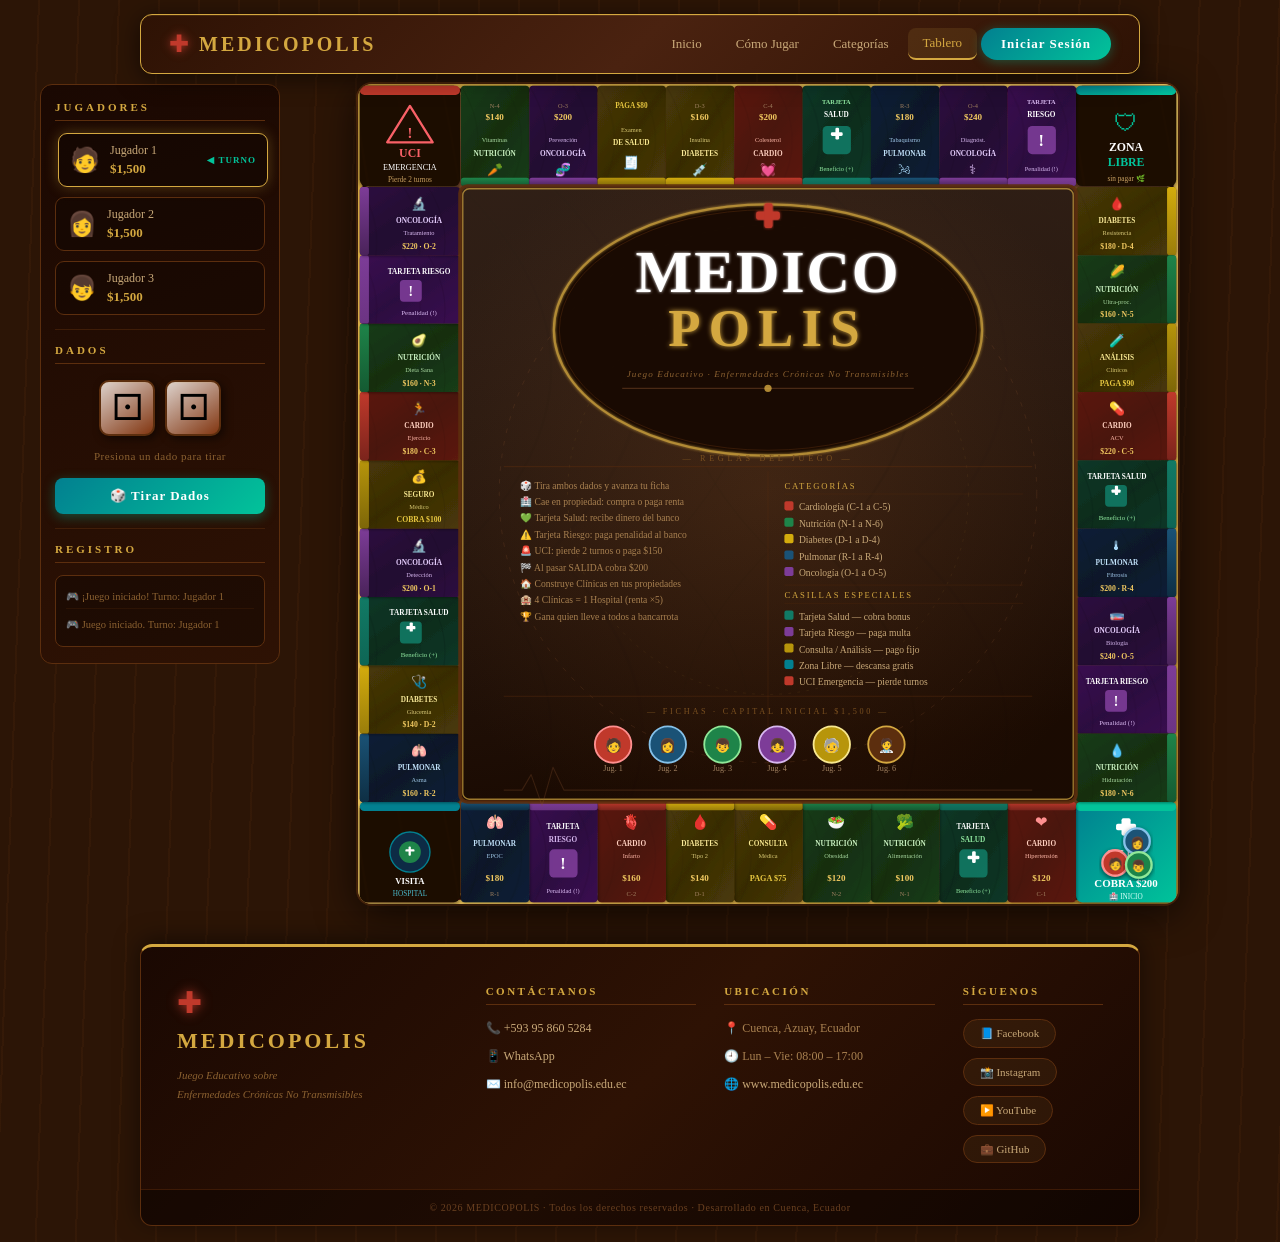
==== tablero.html @ ad144188 "Agrego pagina web terminada" ====
<!DOCTYPE html>
<html lang="es">
<head>
  <meta charset="UTF-8">
  <meta name="viewport" content="width=device-width, initial-scale=1.0">
  <title>MEDICOPOLIS — Tablero</title>
  <link rel="stylesheet" href="shared.css">
  <link rel="stylesheet" href="tablero.css">
</head>
<body>

<!-- NAVBAR -->
<nav class="navbar">
  <a href="index.html" class="nav-brand">
    <span class="nav-cross">✚</span>
    <span class="nav-title">MEDICOPOLIS</span>
  </a>
  <ul class="nav-links" id="navLinks">
    <li><a href="index.html">Inicio</a></li>
    <li><a href="comojugar.html">Cómo Jugar</a></li>
    <li><a href="categorias.html">Categorías</a></li>
    <li><a href="tablero.html" class="active">Tablero</a></li>
    <li><a href="login.html" class="nav-btn-login">Iniciar Sesión</a></li>
  </ul>
  <button class="nav-hamburger" onclick="document.getElementById('navLinks').classList.toggle('open')">☰</button>
</nav>

<!-- GAME LAYOUT -->
<div class="game-layout">

  <!-- PANEL IZQUIERDO: jugadores y turno -->
  <aside class="side-panel left-panel">
    <h3 class="panel-title">Jugadores</h3>

    <div class="player-card" id="p0card">
      <div class="player-token" id="p0token">🧑</div>
      <div class="player-info">
        <span class="player-name">Jugador 1</span>
        <span class="player-money" id="p0money">$1,500</span>
      </div>
      <div class="turn-indicator" id="p0turn">◀ TURNO</div>
    </div>

    <div class="player-card" id="p1card">
      <div class="player-token" id="p1token">👩</div>
      <div class="player-info">
        <span class="player-name">Jugador 2</span>
        <span class="player-money" id="p1money">$1,500</span>
      </div>
      <div class="turn-indicator hidden" id="p1turn">◀ TURNO</div>
    </div>

    <div class="player-card" id="p2card">
      <div class="player-token" id="p2token">👦</div>
      <div class="player-info">
        <span class="player-name">Jugador 3</span>
        <span class="player-money" id="p2money">$1,500</span>
      </div>
      <div class="turn-indicator hidden" id="p2turn">◀ TURNO</div>
    </div>

    <div class="panel-sep"></div>

    <!-- DADOS -->
    <h3 class="panel-title">Dados</h3>
    <div class="dice-area">
      <button class="die-btn" id="die1" onclick="rollDice()">⚀</button>
      <button class="die-btn" id="die2" onclick="rollDice()">⚀</button>
    </div>
    <div class="dice-result" id="diceResult">Presiona un dado para tirar</div>
    <button class="roll-btn" id="rollBtn" onclick="rollDice()">🎲 Tirar Dados</button>

    <div class="panel-sep"></div>

    <!-- LOG -->
    <h3 class="panel-title">Registro</h3>
    <div class="game-log" id="gameLog">
      <p class="log-entry">🎮 Juego iniciado. Turno: Jugador 1</p>
    </div>
  </aside>

  <!-- TABLERO SVG -->
  <main class="board-area">
    <div class="board-wrap">
      <svg id="boardSvg" viewBox="0 0 900 900" xmlns="http://www.w3.org/2000/svg">
      <defs>
        <linearGradient id="woodMain" x1="0%" y1="0%" x2="0%" y2="100%">
          <stop offset="0%"   stop-color="#7A4520"/>
          <stop offset="6%"   stop-color="#8C5528"/>
          <stop offset="12%"  stop-color="#6B3A18"/>
          <stop offset="18%"  stop-color="#9A6030"/>
          <stop offset="24%"  stop-color="#7A4520"/>
          <stop offset="30%"  stop-color="#6B3A18"/>
          <stop offset="36%"  stop-color="#8C5528"/>
          <stop offset="42%"  stop-color="#5C3010"/>
          <stop offset="48%"  stop-color="#9A6030"/>
          <stop offset="54%"  stop-color="#7A4520"/>
          <stop offset="60%"  stop-color="#6B3A18"/>
          <stop offset="66%"  stop-color="#8C5528"/>
          <stop offset="72%"  stop-color="#9A6030"/>
          <stop offset="78%"  stop-color="#7A4520"/>
          <stop offset="84%"  stop-color="#5C3010"/>
          <stop offset="90%"  stop-color="#8C5528"/>
          <stop offset="100%" stop-color="#6B3A18"/>
        </linearGradient>
        <pattern id="grainPat" width="300" height="900" patternUnits="userSpaceOnUse">
          <path d="M-10 0 Q80 450 -10 900"  stroke="#3D1A06" stroke-width="2.5" fill="none" opacity="0.22"/>
          <path d="M40 0 Q130 450 40 900"   stroke="#2E1204" stroke-width="3"   fill="none" opacity="0.15"/>
          <path d="M90 0 Q180 450 90 900"   stroke="#3D1A06" stroke-width="1.8" fill="none" opacity="0.2"/>
          <path d="M140 0 Q230 450 140 900" stroke="#2E1204" stroke-width="2.2" fill="none" opacity="0.16"/>
          <path d="M200 0 Q290 450 200 900" stroke="#3D1A06" stroke-width="1.5" fill="none" opacity="0.2"/>
          <path d="M260 0 Q350 450 260 900" stroke="#2E1204" stroke-width="1.1" fill="none" opacity="0.19"/>
        </pattern>
        <radialGradient id="woodKnot1" cx="50%" cy="50%" r="50%">
          <stop offset="0%"   stop-color="#2E1204" stop-opacity="0.5"/>
          <stop offset="40%"  stop-color="#5C2E0E" stop-opacity="0.25"/>
          <stop offset="100%" stop-color="#7A4520" stop-opacity="0"/>
        </radialGradient>
        <linearGradient id="varnish" x1="0%" y1="0%" x2="15%" y2="100%">
          <stop offset="0%"   stop-color="#FFFFFF" stop-opacity="0.08"/>
          <stop offset="100%" stop-color="#000000" stop-opacity="0.12"/>
        </linearGradient>
        <linearGradient id="goldBorder" x1="0%" y1="0%" x2="100%" y2="100%">
          <stop offset="0%"   stop-color="#D4A840"/>
          <stop offset="50%"  stop-color="#F0C860"/>
          <stop offset="100%" stop-color="#B88828"/>
        </linearGradient>
        <linearGradient id="wCardio" x1="0%" y1="0%" x2="100%" y2="100%">
          <stop offset="0%" stop-color="#5C1A10"/><stop offset="50%" stop-color="#4A1208"/><stop offset="100%" stop-color="#5C1A10"/>
        </linearGradient>
        <pattern id="grainCardio" width="75" height="120" patternUnits="userSpaceOnUse">
          <path d="M0 0 Q37 60 0 120"  stroke="#3A0E08" stroke-width="1.5" fill="none" opacity="0.3"/>
          <path d="M45 0 Q82 60 45 120" stroke="#3A0E08" stroke-width="2" fill="none" opacity="0.22"/>
        </pattern>
        <linearGradient id="wNutri" x1="0%" y1="0%" x2="100%" y2="100%">
          <stop offset="0%" stop-color="#1A3D18"/><stop offset="50%" stop-color="#142E10"/><stop offset="100%" stop-color="#1A3D18"/>
        </linearGradient>
        <pattern id="grainNutri" width="75" height="120" patternUnits="userSpaceOnUse">
          <path d="M0 0 Q37 60 0 120"  stroke="#0E2008" stroke-width="1.5" fill="none" opacity="0.3"/>
          <path d="M48 0 Q85 60 48 120" stroke="#0E2008" stroke-width="2" fill="none" opacity="0.22"/>
        </pattern>
        <linearGradient id="wDiab" x1="0%" y1="0%" x2="100%" y2="100%">
          <stop offset="0%" stop-color="#4A3A08"/><stop offset="50%" stop-color="#382C04"/><stop offset="100%" stop-color="#4A3A08"/>
        </linearGradient>
        <pattern id="grainDiab" width="75" height="120" patternUnits="userSpaceOnUse">
          <path d="M0 0 Q37 60 0 120"  stroke="#2A1E02" stroke-width="1.5" fill="none" opacity="0.3"/>
          <path d="M45 0 Q82 60 45 120" stroke="#2A1E02" stroke-width="2" fill="none" opacity="0.22"/>
        </pattern>
        <linearGradient id="wResp" x1="0%" y1="0%" x2="100%" y2="100%">
          <stop offset="0%" stop-color="#0E2038"/><stop offset="50%" stop-color="#081828"/><stop offset="100%" stop-color="#0E2038"/>
        </linearGradient>
        <pattern id="grainResp" width="75" height="120" patternUnits="userSpaceOnUse">
          <path d="M0 0 Q37 60 0 120"  stroke="#061018" stroke-width="1.5" fill="none" opacity="0.35"/>
          <path d="M48 0 Q85 60 48 120" stroke="#061018" stroke-width="2" fill="none" opacity="0.25"/>
        </pattern>
        <linearGradient id="wOnco" x1="0%" y1="0%" x2="100%" y2="100%">
          <stop offset="0%" stop-color="#2E1040"/><stop offset="50%" stop-color="#220830"/><stop offset="100%" stop-color="#2E1040"/>
        </linearGradient>
        <pattern id="grainOnco" width="75" height="120" patternUnits="userSpaceOnUse">
          <path d="M0 0 Q37 60 0 120"  stroke="#180620" stroke-width="1.5" fill="none" opacity="0.35"/>
          <path d="M48 0 Q85 60 48 120" stroke="#180620" stroke-width="2" fill="none" opacity="0.25"/>
        </pattern>
        <linearGradient id="wSalud" x1="0%" y1="0%" x2="100%" y2="100%">
          <stop offset="0%" stop-color="#0C3828"/><stop offset="50%" stop-color="#082C1C"/><stop offset="100%" stop-color="#0C3828"/>
        </linearGradient>
        <pattern id="grainSalud" width="75" height="120" patternUnits="userSpaceOnUse">
          <path d="M0 0 Q37 60 0 120"  stroke="#041810" stroke-width="1.5" fill="none" opacity="0.35"/>
          <path d="M48 0 Q85 60 48 120" stroke="#041810" stroke-width="2" fill="none" opacity="0.25"/>
        </pattern>
        <linearGradient id="wRiesgo" x1="0%" y1="0%" x2="100%" y2="100%">
          <stop offset="0%" stop-color="#3A1050"/><stop offset="50%" stop-color="#2C0840"/><stop offset="100%" stop-color="#3A1050"/>
        </linearGradient>
        <pattern id="grainRiesgo" width="75" height="120" patternUnits="userSpaceOnUse">
          <path d="M0 0 Q37 60 0 120"  stroke="#1E0428" stroke-width="1.5" fill="none" opacity="0.35"/>
          <path d="M48 0 Q85 60 48 120" stroke="#1E0428" stroke-width="2" fill="none" opacity="0.25"/>
        </pattern>
        <linearGradient id="wPago" x1="0%" y1="0%" x2="100%" y2="100%">
          <stop offset="0%" stop-color="#4A3808"/><stop offset="50%" stop-color="#382C04"/><stop offset="100%" stop-color="#4A3808"/>
        </linearGradient>
        <pattern id="grainPago" width="75" height="120" patternUnits="userSpaceOnUse">
          <path d="M0 0 Q37 60 0 120"  stroke="#281E02" stroke-width="1.5" fill="none" opacity="0.3"/>
          <path d="M45 0 Q82 60 45 120" stroke="#281E02" stroke-width="2" fill="none" opacity="0.22"/>
        </pattern>
        <radialGradient id="centerWood" cx="50%" cy="50%" r="60%">
          <stop offset="0%"   stop-color="#3A1C08"/>
          <stop offset="100%" stop-color="#1E0C02"/>
        </radialGradient>
        <pattern id="grainCenter" width="400" height="400" patternUnits="userSpaceOnUse" x="112" y="112">
          <path d="M0 0 Q200 200 0 400"    stroke="#1A0A02" stroke-width="3"   fill="none" opacity="0.2"/>
          <path d="M100 0 Q300 200 100 400" stroke="#1A0A02" stroke-width="4"  fill="none" opacity="0.12"/>
          <path d="M220 0 Q420 200 220 400" stroke="#1A0A02" stroke-width="1.5" fill="none" opacity="0.16"/>
          <path d="M340 0 Q140 200 340 400" stroke="#1A0A02" stroke-width="1.8" fill="none" opacity="0.15"/>
        </pattern>
        <linearGradient id="gCardio" x1="0%" y1="0%" x2="0%" y2="100%">
          <stop offset="0%" stop-color="#C0392B"/><stop offset="100%" stop-color="#7B241C"/>
        </linearGradient>
        <linearGradient id="gNutri" x1="0%" y1="0%" x2="0%" y2="100%">
          <stop offset="0%" stop-color="#1E8449"/><stop offset="100%" stop-color="#145A32"/>
        </linearGradient>
        <linearGradient id="gDiab" x1="0%" y1="0%" x2="0%" y2="100%">
          <stop offset="0%" stop-color="#D4AC0D"/><stop offset="100%" stop-color="#9A7D0A"/>
        </linearGradient>
        <linearGradient id="gResp" x1="0%" y1="0%" x2="0%" y2="100%">
          <stop offset="0%" stop-color="#1A5276"/><stop offset="100%" stop-color="#0E2F44"/>
        </linearGradient>
        <linearGradient id="gOnco" x1="0%" y1="0%" x2="0%" y2="100%">
          <stop offset="0%" stop-color="#7D3C98"/><stop offset="100%" stop-color="#4A235A"/>
        </linearGradient>
        <linearGradient id="gSalud" x1="0%" y1="0%" x2="0%" y2="100%">
          <stop offset="0%" stop-color="#117A65"/><stop offset="100%" stop-color="#0E6655"/>
        </linearGradient>
        <linearGradient id="gRiesgo" x1="0%" y1="0%" x2="0%" y2="100%">
          <stop offset="0%" stop-color="#7D3C98"/><stop offset="100%" stop-color="#6C3483"/>
        </linearGradient>
        <linearGradient id="gPago" x1="0%" y1="0%" x2="0%" y2="100%">
          <stop offset="0%" stop-color="#B7950B"/><stop offset="100%" stop-color="#7D6608"/>
        </linearGradient>
        <linearGradient id="cornerTeal" x1="0%" y1="0%" x2="100%" y2="100%">
          <stop offset="0%" stop-color="#028090"/><stop offset="100%" stop-color="#02C39A"/>
        </linearGradient>
        <filter id="shadow">
          <feDropShadow dx="0" dy="2" stdDeviation="3" flood-color="#000" flood-opacity="0.6"/>
        </filter>
        <filter id="innerShadow">
          <feDropShadow dx="1" dy="1" stdDeviation="2" flood-color="#000" flood-opacity="0.4"/>
        </filter>
        <filter id="glow2" x="-10%" y="-10%" width="120%" height="120%">
          <feGaussianBlur stdDeviation="1.5" result="blur"/>
          <feMerge><feMergeNode in="blur"/><feMergeNode in="SourceGraphic"/></feMerge>
        </filter>
        <filter id="glow" x="-20%" y="-20%" width="140%" height="140%">
          <feGaussianBlur stdDeviation="3" result="blur"/>
          <feMerge><feMergeNode in="blur"/><feMergeNode in="SourceGraphic"/></feMerge>
        </filter>
      </defs>

      <!-- FONDO MADERA -->
      <rect width="900" height="900" fill="url(#woodMain)" rx="14"/>
      <rect width="900" height="900" fill="url(#grainPat)" rx="14" opacity="0.85"/>
      <rect width="900" height="900" fill="url(#varnish)"  rx="14"/>
      <ellipse cx="200" cy="180" rx="55" ry="35" fill="url(#woodKnot1)" opacity="0.6"/>
      <ellipse cx="700" cy="720" rx="65" ry="40" fill="url(#woodKnot1)" opacity="0.5"/>
      <rect x="2"  y="2"  width="896" height="896" fill="none" stroke="url(#goldBorder)" stroke-width="5"   rx="13"/>
      <rect x="7"  y="7"  width="886" height="886" fill="none" stroke="#2E1204"          stroke-width="3"   rx="10"/>
      <rect x="11" y="11" width="878" height="878" fill="none" stroke="#D4A840"          stroke-width="1.2" rx="8" opacity="0.7"/>
      <circle cx="22"  cy="22"  r="8" fill="#5C2E0E" stroke="#D4A840" stroke-width="1.5"/>
      <circle cx="22"  cy="22"  r="3" fill="#D4A840"/>
      <circle cx="878" cy="22"  r="8" fill="#5C2E0E" stroke="#D4A840" stroke-width="1.5"/>
      <circle cx="878" cy="22"  r="3" fill="#D4A840"/>
      <circle cx="22"  cy="878" r="8" fill="#5C2E0E" stroke="#D4A840" stroke-width="1.5"/>
      <circle cx="22"  cy="878" r="3" fill="#D4A840"/>
      <circle cx="878" cy="878" r="8" fill="#5C2E0E" stroke="#D4A840" stroke-width="1.5"/>
      <circle cx="878" cy="878" r="3" fill="#D4A840"/>

      <!-- CORNERS -->
      <g transform="translate(788,788)">
        <rect width="110" height="110" fill="url(#cornerTeal)" rx="7" filter="url(#shadow)"/>
        <rect x="0" y="0" width="110" height="10" fill="#02C39A" rx="5"/>
        <rect x="44" y="24" width="22" height="7" fill="white" rx="2"/>
        <rect x="50" y="18" width="10" height="19" fill="white" rx="2"/>
        <text x="55" y="60"  text-anchor="middle" fill="white"  font-size="11" font-family="Georgia" font-weight="bold">SALIDA</text>
        <text x="55" y="76"  text-anchor="middle" fill="#d0fff5" font-size="9"  font-family="Georgia">AL PASAR</text>
        <text x="55" y="93"  text-anchor="middle" fill="white"  font-size="12" font-family="Georgia" font-weight="bold">COBRA $200</text>
        <text x="55" y="107" text-anchor="middle" fill="#d0fff5" font-size="8"  font-family="Georgia">🏥 INICIO</text>
      </g>
      <g transform="translate(2,788)">
        <rect width="110" height="110" fill="#1A0A02" rx="7" filter="url(#shadow)"/>
        <rect width="110" height="110" fill="url(#grainPat)" rx="7" opacity="0.5"/>
        <rect x="0" y="0" width="110" height="10" fill="#028090" rx="5"/>
        <circle cx="55" cy="55" r="22" fill="#0D2B45" stroke="#028090" stroke-width="1.5"/>
        <circle cx="55" cy="55" r="12" fill="#1E8449"/>
        <rect x="50" y="52" width="10" height="2.5" fill="white" rx="1"/>
        <rect x="53.5" y="49" width="2.5" height="10" fill="white" rx="1"/>
        <text x="55" y="90"  text-anchor="middle" fill="white"   font-size="9.5" font-family="Georgia" font-weight="bold">VISITA</text>
        <text x="55" y="103" text-anchor="middle" fill="#4ab8c8"  font-size="8"   font-family="Georgia">HOSPITAL</text>
      </g>
      <g transform="translate(2,2)">
        <rect width="110" height="110" fill="#1A0A02" rx="7" filter="url(#shadow)"/>
        <rect width="110" height="110" fill="url(#grainPat)" rx="7" opacity="0.4"/>
        <rect x="0" y="0" width="110" height="10" fill="#C0392B" rx="5"/>
        <polygon points="55,22 80,62 30,62" fill="none" stroke="#F96167" stroke-width="2.5" stroke-linejoin="round"/>
        <text x="55" y="57"  text-anchor="middle" fill="#F96167" font-size="16" font-weight="bold">!</text>
        <text x="55" y="78"  text-anchor="middle" fill="#F96167" font-size="13" font-family="Georgia" font-weight="bold">UCI</text>
        <text x="55" y="92"  text-anchor="middle" fill="white"   font-size="9"  font-family="Georgia">EMERGENCIA</text>
        <text x="55" y="106" text-anchor="middle" fill="#C8A060"  font-size="8"  font-family="Georgia">Pierde 2 turnos</text>
      </g>
      <g transform="translate(788,2)">
        <rect width="110" height="110" fill="#1A0A02" rx="7" filter="url(#shadow)"/>
        <rect width="110" height="110" fill="url(#grainPat)" rx="7" opacity="0.4"/>
        <rect x="0" y="0" width="110" height="10" fill="url(#cornerTeal)" rx="5"/>
        <text x="55" y="50"  text-anchor="middle" fill="#02C39A" font-size="26">🛡</text>
        <text x="55" y="72"  text-anchor="middle" fill="white"   font-size="13" font-family="Georgia" font-weight="bold">ZONA</text>
        <text x="55" y="88"  text-anchor="middle" fill="#02C39A" font-size="13" font-family="Georgia" font-weight="bold">LIBRE</text>
        <text x="55" y="104" text-anchor="middle" fill="#C8A060"  font-size="8"  font-family="Georgia">sin pagar 🌿</text>
      </g>

      <!-- BOTTOM ROW -->
      <g transform="translate(713,788)"><rect width="75" height="110" fill="url(#wCardio)" rx="4" filter="url(#innerShadow)"/><rect width="75" height="110" fill="url(#grainCardio)" rx="4" opacity="0.6"/><rect x="0" y="0" width="75" height="9" fill="url(#gCardio)" rx="3"/><text x="37" y="28" text-anchor="middle" fill="#ff9090" font-size="17">❤</text><text x="37" y="48" text-anchor="middle" fill="#FFD0C0" font-size="8" font-family="Georgia" font-weight="bold">CARDIO</text><text x="37" y="61" text-anchor="middle" fill="#FFB8A8" font-size="7" font-family="Georgia">Hipertensión</text><text x="37" y="87" text-anchor="middle" fill="#F0C860" font-size="10" font-weight="bold" font-family="Georgia">$120</text><text x="37" y="103" text-anchor="middle" fill="#A08060" font-size="7" font-family="Georgia">C-1</text></g>
      <g transform="translate(638,788)"><rect width="75" height="110" fill="url(#wSalud)" rx="4" filter="url(#innerShadow)"/><rect width="75" height="110" fill="url(#grainSalud)" rx="4" opacity="0.6"/><rect x="0" y="0" width="75" height="9" fill="url(#gSalud)" rx="3"/><text x="37" y="30" text-anchor="middle" fill="white" font-size="8" font-family="Georgia" font-weight="bold">TARJETA</text><text x="37" y="44" text-anchor="middle" fill="#90E8A0" font-size="8" font-family="Georgia" font-weight="bold">SALUD</text><rect x="22" y="52" width="31" height="31" fill="#117A65" rx="5" opacity="0.9"/><rect x="31" y="59" width="13" height="4" fill="white" rx="1.5"/><rect x="36" y="54" width="4" height="13" fill="white" rx="1.5"/><text x="37" y="100" text-anchor="middle" fill="#90E8A0" font-size="7" font-family="Georgia">Beneficio (+)</text></g>
      <g transform="translate(563,788)"><rect width="75" height="110" fill="url(#wNutri)" rx="4" filter="url(#innerShadow)"/><rect width="75" height="110" fill="url(#grainNutri)" rx="4" opacity="0.6"/><rect x="0" y="0" width="75" height="9" fill="url(#gNutri)" rx="3"/><text x="37" y="28" text-anchor="middle" fill="#90E898" font-size="16">🥦</text><text x="37" y="48" text-anchor="middle" fill="#C8F0C0" font-size="8" font-family="Georgia" font-weight="bold">NUTRICIÓN</text><text x="37" y="61" text-anchor="middle" fill="#A8D8A0" font-size="7" font-family="Georgia">Alimentación</text><text x="37" y="87" text-anchor="middle" fill="#F0C860" font-size="10" font-weight="bold" font-family="Georgia">$100</text><text x="37" y="103" text-anchor="middle" fill="#A08060" font-size="7" font-family="Georgia">N-1</text></g>
      <g transform="translate(488,788)"><rect width="75" height="110" fill="url(#wNutri)" rx="4" filter="url(#innerShadow)"/><rect width="75" height="110" fill="url(#grainNutri)" rx="4" opacity="0.6"/><rect x="0" y="0" width="75" height="9" fill="url(#gNutri)" rx="3"/><text x="37" y="28" text-anchor="middle" fill="#90E898" font-size="16">🥗</text><text x="37" y="48" text-anchor="middle" fill="#C8F0C0" font-size="8" font-family="Georgia" font-weight="bold">NUTRICIÓN</text><text x="37" y="61" text-anchor="middle" fill="#A8D8A0" font-size="7" font-family="Georgia">Obesidad</text><text x="37" y="87" text-anchor="middle" fill="#F0C860" font-size="10" font-weight="bold" font-family="Georgia">$120</text><text x="37" y="103" text-anchor="middle" fill="#A08060" font-size="7" font-family="Georgia">N-2</text></g>
      <g transform="translate(413,788)"><rect width="75" height="110" fill="url(#wPago)" rx="4" filter="url(#innerShadow)"/><rect width="75" height="110" fill="url(#grainPago)" rx="4" opacity="0.6"/><rect x="0" y="0" width="75" height="9" fill="url(#gPago)" rx="3"/><text x="37" y="28" text-anchor="middle" fill="#F8E890" font-size="16">💊</text><text x="37" y="48" text-anchor="middle" fill="#F8E890" font-size="8" font-family="Georgia" font-weight="bold">CONSULTA</text><text x="37" y="61" text-anchor="middle" fill="#D8C870" font-size="7" font-family="Georgia">Médica</text><text x="37" y="87" text-anchor="middle" fill="#E8C840" font-size="9" font-weight="bold" font-family="Georgia">PAGA $75</text></g>
      <g transform="translate(338,788)"><rect width="75" height="110" fill="url(#wDiab)" rx="4" filter="url(#innerShadow)"/><rect width="75" height="110" fill="url(#grainDiab)" rx="4" opacity="0.6"/><rect x="0" y="0" width="75" height="9" fill="url(#gDiab)" rx="3"/><text x="37" y="28" text-anchor="middle" fill="#F8E898" font-size="16">🩸</text><text x="37" y="48" text-anchor="middle" fill="#F8E898" font-size="8" font-family="Georgia" font-weight="bold">DIABETES</text><text x="37" y="61" text-anchor="middle" fill="#D8C878" font-size="7" font-family="Georgia">Tipo 2</text><text x="37" y="87" text-anchor="middle" fill="#F0C860" font-size="10" font-weight="bold" font-family="Georgia">$140</text><text x="37" y="103" text-anchor="middle" fill="#A08060" font-size="7" font-family="Georgia">D-1</text></g>
      <g transform="translate(263,788)"><rect width="75" height="110" fill="url(#wCardio)" rx="4" filter="url(#innerShadow)"/><rect width="75" height="110" fill="url(#grainCardio)" rx="4" opacity="0.6"/><rect x="0" y="0" width="75" height="9" fill="url(#gCardio)" rx="3"/><text x="37" y="28" text-anchor="middle" fill="#FF9090" font-size="16">🫀</text><text x="37" y="48" text-anchor="middle" fill="#FFD0C0" font-size="8" font-family="Georgia" font-weight="bold">CARDIO</text><text x="37" y="61" text-anchor="middle" fill="#FFB8A8" font-size="7" font-family="Georgia">Infarto</text><text x="37" y="87" text-anchor="middle" fill="#F0C860" font-size="10" font-weight="bold" font-family="Georgia">$160</text><text x="37" y="103" text-anchor="middle" fill="#A08060" font-size="7" font-family="Georgia">C-2</text></g>
      <g transform="translate(188,788)"><rect width="75" height="110" fill="url(#wRiesgo)" rx="4" filter="url(#innerShadow)"/><rect width="75" height="110" fill="url(#grainRiesgo)" rx="4" opacity="0.6"/><rect x="0" y="0" width="75" height="9" fill="url(#gRiesgo)" rx="3"/><text x="37" y="30" text-anchor="middle" fill="white" font-size="8" font-family="Georgia" font-weight="bold">TARJETA</text><text x="37" y="44" text-anchor="middle" fill="#D8B8F0" font-size="8" font-family="Georgia" font-weight="bold">RIESGO</text><rect x="22" y="52" width="31" height="31" fill="#7D3C98" rx="5" opacity="0.9"/><text x="37" y="74" text-anchor="middle" fill="white" font-size="18" font-weight="bold">!</text><text x="37" y="100" text-anchor="middle" fill="#D8B8F0" font-size="7" font-family="Georgia">Penalidad (!)</text></g>
      <g transform="translate(113,788)"><rect width="75" height="110" fill="url(#wResp)" rx="4" filter="url(#innerShadow)"/><rect width="75" height="110" fill="url(#grainResp)" rx="4" opacity="0.6"/><rect x="0" y="0" width="75" height="9" fill="url(#gResp)" rx="3"/><text x="37" y="28" text-anchor="middle" fill="#A8D8F8" font-size="16">🫁</text><text x="37" y="48" text-anchor="middle" fill="#C0E0F8" font-size="8" font-family="Georgia" font-weight="bold">PULMONAR</text><text x="37" y="61" text-anchor="middle" fill="#A0C8E8" font-size="7" font-family="Georgia">EPOC</text><text x="37" y="87" text-anchor="middle" fill="#F0C860" font-size="10" font-weight="bold" font-family="Georgia">$180</text><text x="37" y="103" text-anchor="middle" fill="#A08060" font-size="7" font-family="Georgia">R-1</text></g>

      <!-- TOP ROW -->
      <g transform="translate(113,2)"><rect width="75" height="110" fill="url(#wNutri)" rx="4" filter="url(#innerShadow)"/><rect width="75" height="110" fill="url(#grainNutri)" rx="4" opacity="0.6"/><rect x="0" y="101" width="75" height="9" fill="url(#gNutri)" rx="3"/><text x="37" y="24" text-anchor="middle" fill="#A08060" font-size="7" font-family="Georgia">N-4</text><text x="37" y="38" text-anchor="middle" fill="#F0C860" font-size="10" font-weight="bold" font-family="Georgia">$140</text><text x="37" y="62" text-anchor="middle" fill="#A8D8A0" font-size="7" font-family="Georgia">Vitaminas</text><text x="37" y="77" text-anchor="middle" fill="#C8F0C0" font-size="8" font-family="Georgia" font-weight="bold">NUTRICIÓN</text><text x="37" y="97" text-anchor="middle" fill="#90E898" font-size="14">🥕</text></g>
      <g transform="translate(188,2)"><rect width="75" height="110" fill="url(#wOnco)" rx="4" filter="url(#innerShadow)"/><rect width="75" height="110" fill="url(#grainOnco)" rx="4" opacity="0.6"/><rect x="0" y="101" width="75" height="9" fill="url(#gOnco)" rx="3"/><text x="37" y="24" text-anchor="middle" fill="#A08060" font-size="7" font-family="Georgia">O-3</text><text x="37" y="38" text-anchor="middle" fill="#F0C860" font-size="10" font-weight="bold" font-family="Georgia">$200</text><text x="37" y="62" text-anchor="middle" fill="#D8B8F0" font-size="7" font-family="Georgia">Prevención</text><text x="37" y="77" text-anchor="middle" fill="#E8D0FF" font-size="8" font-family="Georgia" font-weight="bold">ONCOLOGÍA</text><text x="37" y="97" text-anchor="middle" fill="#D8B8F0" font-size="14">🧬</text></g>
      <g transform="translate(263,2)"><rect width="75" height="110" fill="url(#wPago)" rx="4" filter="url(#innerShadow)"/><rect width="75" height="110" fill="url(#grainPago)" rx="4" opacity="0.6"/><rect x="0" y="101" width="75" height="9" fill="url(#gPago)" rx="3"/><text x="37" y="24" text-anchor="middle" fill="#E8C840" font-size="8" font-family="Georgia" font-weight="bold">PAGA $80</text><text x="37" y="51" text-anchor="middle" fill="#D8C870" font-size="7" font-family="Georgia">Examen</text><text x="37" y="65" text-anchor="middle" fill="#F8E890" font-size="8" font-family="Georgia" font-weight="bold">DE SALUD</text><text x="37" y="89" text-anchor="middle" fill="#F8E890" font-size="14">🧾</text></g>
      <g transform="translate(338,2)"><rect width="75" height="110" fill="url(#wDiab)" rx="4" filter="url(#innerShadow)"/><rect width="75" height="110" fill="url(#grainDiab)" rx="4" opacity="0.6"/><rect x="0" y="101" width="75" height="9" fill="url(#gDiab)" rx="3"/><text x="37" y="24" text-anchor="middle" fill="#A08060" font-size="7" font-family="Georgia">D-3</text><text x="37" y="38" text-anchor="middle" fill="#F0C860" font-size="10" font-weight="bold" font-family="Georgia">$160</text><text x="37" y="62" text-anchor="middle" fill="#D8C878" font-size="7" font-family="Georgia">Insulina</text><text x="37" y="77" text-anchor="middle" fill="#F8E898" font-size="8" font-family="Georgia" font-weight="bold">DIABETES</text><text x="37" y="97" text-anchor="middle" fill="#F8E898" font-size="14">💉</text></g>
      <g transform="translate(413,2)"><rect width="75" height="110" fill="url(#wCardio)" rx="4" filter="url(#innerShadow)"/><rect width="75" height="110" fill="url(#grainCardio)" rx="4" opacity="0.6"/><rect x="0" y="101" width="75" height="9" fill="url(#gCardio)" rx="3"/><text x="37" y="24" text-anchor="middle" fill="#A08060" font-size="7" font-family="Georgia">C-4</text><text x="37" y="38" text-anchor="middle" fill="#F0C860" font-size="10" font-weight="bold" font-family="Georgia">$200</text><text x="37" y="62" text-anchor="middle" fill="#FFB8A8" font-size="7" font-family="Georgia">Colesterol</text><text x="37" y="77" text-anchor="middle" fill="#FFD0C0" font-size="8" font-family="Georgia" font-weight="bold">CARDIO</text><text x="37" y="97" text-anchor="middle" fill="#FF9090" font-size="14">💓</text></g>
      <g transform="translate(488,2)"><rect width="75" height="110" fill="url(#wSalud)" rx="4" filter="url(#innerShadow)"/><rect width="75" height="110" fill="url(#grainSalud)" rx="4" opacity="0.6"/><rect x="0" y="101" width="75" height="9" fill="url(#gSalud)" rx="3"/><text x="37" y="20" text-anchor="middle" fill="#90E8A0" font-size="7" font-family="Georgia" font-weight="bold">TARJETA</text><text x="37" y="34" text-anchor="middle" fill="white" font-size="8" font-family="Georgia" font-weight="bold">SALUD</text><rect x="22" y="44" width="31" height="31" fill="#117A65" rx="5" opacity="0.9"/><rect x="31" y="51" width="13" height="4" fill="white" rx="1.5"/><rect x="36" y="46" width="4" height="13" fill="white" rx="1.5"/><text x="37" y="94" text-anchor="middle" fill="#90E8A0" font-size="7" font-family="Georgia">Beneficio (+)</text></g>
      <g transform="translate(563,2)"><rect width="75" height="110" fill="url(#wResp)" rx="4" filter="url(#innerShadow)"/><rect width="75" height="110" fill="url(#grainResp)" rx="4" opacity="0.6"/><rect x="0" y="101" width="75" height="9" fill="url(#gResp)" rx="3"/><text x="37" y="24" text-anchor="middle" fill="#A08060" font-size="7" font-family="Georgia">R-3</text><text x="37" y="38" text-anchor="middle" fill="#F0C860" font-size="10" font-weight="bold" font-family="Georgia">$180</text><text x="37" y="62" text-anchor="middle" fill="#A0C8E8" font-size="7" font-family="Georgia">Tabaquismo</text><text x="37" y="77" text-anchor="middle" fill="#C0E0F8" font-size="8" font-family="Georgia" font-weight="bold">PULMONAR</text><text x="37" y="97" text-anchor="middle" fill="#A8D8F8" font-size="14">🌬</text></g>
      <g transform="translate(638,2)"><rect width="75" height="110" fill="url(#wOnco)" rx="4" filter="url(#innerShadow)"/><rect width="75" height="110" fill="url(#grainOnco)" rx="4" opacity="0.6"/><rect x="0" y="101" width="75" height="9" fill="url(#gOnco)" rx="3"/><text x="37" y="24" text-anchor="middle" fill="#A08060" font-size="7" font-family="Georgia">O-4</text><text x="37" y="38" text-anchor="middle" fill="#F0C860" font-size="10" font-weight="bold" font-family="Georgia">$240</text><text x="37" y="62" text-anchor="middle" fill="#D8B8F0" font-size="7" font-family="Georgia">Diagnóst.</text><text x="37" y="77" text-anchor="middle" fill="#E8D0FF" font-size="8" font-family="Georgia" font-weight="bold">ONCOLOGÍA</text><text x="37" y="97" text-anchor="middle" fill="#D8B8F0" font-size="14">⚕</text></g>
      <g transform="translate(713,2)"><rect width="75" height="110" fill="url(#wRiesgo)" rx="4" filter="url(#innerShadow)"/><rect width="75" height="110" fill="url(#grainRiesgo)" rx="4" opacity="0.6"/><rect x="0" y="101" width="75" height="9" fill="url(#gRiesgo)" rx="3"/><text x="37" y="20" text-anchor="middle" fill="#D8B8F0" font-size="7" font-family="Georgia" font-weight="bold">TARJETA</text><text x="37" y="34" text-anchor="middle" fill="white" font-size="8" font-family="Georgia" font-weight="bold">RIESGO</text><rect x="22" y="44" width="31" height="31" fill="#7D3C98" rx="5" opacity="0.9"/><text x="37" y="66" text-anchor="middle" fill="white" font-size="18" font-weight="bold">!</text><text x="37" y="94" text-anchor="middle" fill="#D8B8F0" font-size="7" font-family="Georgia">Penalidad (!)</text></g>

      <!-- LEFT COL -->
      <g transform="translate(2,713)"><rect width="110" height="75" fill="url(#wResp)" rx="4" filter="url(#innerShadow)"/><rect width="110" height="75" fill="url(#grainResp)" rx="4" opacity="0.6"/><rect x="0" y="0" width="10" height="75" fill="url(#gResp)" rx="3"/><text x="65" y="23" text-anchor="middle" fill="#A8D8F8" font-size="14">🫁</text><text x="65" y="40" text-anchor="middle" fill="#C0E0F8" font-size="8" font-family="Georgia" font-weight="bold">PULMONAR</text><text x="65" y="53" text-anchor="middle" fill="#A0C8E8" font-size="7" font-family="Georgia">Asma</text><text x="65" y="68" text-anchor="middle" fill="#F0C860" font-size="8.5" font-weight="bold" font-family="Georgia">$160 · R-2</text></g>
      <g transform="translate(2,638)"><rect width="110" height="75" fill="url(#wDiab)" rx="4" filter="url(#innerShadow)"/><rect width="110" height="75" fill="url(#grainDiab)" rx="4" opacity="0.6"/><rect x="0" y="0" width="10" height="75" fill="url(#gDiab)" rx="3"/><text x="65" y="23" text-anchor="middle" fill="#F8E898" font-size="14">🩺</text><text x="65" y="40" text-anchor="middle" fill="#F8E898" font-size="8" font-family="Georgia" font-weight="bold">DIABETES</text><text x="65" y="53" text-anchor="middle" fill="#D8C878" font-size="7" font-family="Georgia">Glucemia</text><text x="65" y="68" text-anchor="middle" fill="#F0C860" font-size="8.5" font-weight="bold" font-family="Georgia">$140 · D-2</text></g>
      <g transform="translate(2,563)"><rect width="110" height="75" fill="url(#wSalud)" rx="4" filter="url(#innerShadow)"/><rect width="110" height="75" fill="url(#grainSalud)" rx="4" opacity="0.6"/><rect x="0" y="0" width="10" height="75" fill="url(#gSalud)" rx="3"/><text x="65" y="20" text-anchor="middle" fill="white" font-size="8" font-family="Georgia" font-weight="bold">TARJETA SALUD</text><rect x="44" y="27" width="24" height="24" fill="#117A65" rx="4" opacity="0.9"/><rect x="51" y="32" width="10" height="3.5" fill="white" rx="1"/><rect x="54.7" y="28" width="3.5" height="10" fill="white" rx="1"/><text x="65" y="66" text-anchor="middle" fill="#90E8A0" font-size="7.5" font-family="Georgia">Beneficio (+)</text></g>
      <g transform="translate(2,488)"><rect width="110" height="75" fill="url(#wOnco)" rx="4" filter="url(#innerShadow)"/><rect width="110" height="75" fill="url(#grainOnco)" rx="4" opacity="0.6"/><rect x="0" y="0" width="10" height="75" fill="url(#gOnco)" rx="3"/><text x="65" y="23" text-anchor="middle" fill="#D8B8F0" font-size="14">🔬</text><text x="65" y="40" text-anchor="middle" fill="#E8D0FF" font-size="8" font-family="Georgia" font-weight="bold">ONCOLOGÍA</text><text x="65" y="53" text-anchor="middle" fill="#D8B8F0" font-size="7" font-family="Georgia">Detección</text><text x="65" y="68" text-anchor="middle" fill="#F0C860" font-size="8.5" font-weight="bold" font-family="Georgia">$200 · O-1</text></g>
      <g transform="translate(2,413)"><rect width="110" height="75" fill="url(#wPago)" rx="4" filter="url(#innerShadow)"/><rect width="110" height="75" fill="url(#grainPago)" rx="4" opacity="0.6"/><rect x="0" y="0" width="10" height="75" fill="url(#gPago)" rx="3"/><text x="65" y="23" text-anchor="middle" fill="#F8E890" font-size="14">💰</text><text x="65" y="40" text-anchor="middle" fill="#F8E890" font-size="8" font-family="Georgia" font-weight="bold">SEGURO</text><text x="65" y="53" text-anchor="middle" fill="#D8C870" font-size="7" font-family="Georgia">Médico</text><text x="65" y="68" text-anchor="middle" fill="#E8C840" font-size="8.5" font-weight="bold" font-family="Georgia">COBRA $100</text></g>
      <g transform="translate(2,338)"><rect width="110" height="75" fill="url(#wCardio)" rx="4" filter="url(#innerShadow)"/><rect width="110" height="75" fill="url(#grainCardio)" rx="4" opacity="0.6"/><rect x="0" y="0" width="10" height="75" fill="url(#gCardio)" rx="3"/><text x="65" y="23" text-anchor="middle" fill="#FF9090" font-size="14">🏃</text><text x="65" y="40" text-anchor="middle" fill="#FFD0C0" font-size="8" font-family="Georgia" font-weight="bold">CARDIO</text><text x="65" y="53" text-anchor="middle" fill="#FFB8A8" font-size="7" font-family="Georgia">Ejercicio</text><text x="65" y="68" text-anchor="middle" fill="#F0C860" font-size="8.5" font-weight="bold" font-family="Georgia">$180 · C-3</text></g>
      <g transform="translate(2,263)"><rect width="110" height="75" fill="url(#wNutri)" rx="4" filter="url(#innerShadow)"/><rect width="110" height="75" fill="url(#grainNutri)" rx="4" opacity="0.6"/><rect x="0" y="0" width="10" height="75" fill="url(#gNutri)" rx="3"/><text x="65" y="23" text-anchor="middle" fill="#90E898" font-size="14">🥑</text><text x="65" y="40" text-anchor="middle" fill="#C8F0C0" font-size="8" font-family="Georgia" font-weight="bold">NUTRICIÓN</text><text x="65" y="53" text-anchor="middle" fill="#A8D8A0" font-size="7" font-family="Georgia">Dieta Sana</text><text x="65" y="68" text-anchor="middle" fill="#F0C860" font-size="8.5" font-weight="bold" font-family="Georgia">$160 · N-3</text></g>
      <g transform="translate(2,188)"><rect width="110" height="75" fill="url(#wRiesgo)" rx="4" filter="url(#innerShadow)"/><rect width="110" height="75" fill="url(#grainRiesgo)" rx="4" opacity="0.6"/><rect x="0" y="0" width="10" height="75" fill="url(#gRiesgo)" rx="3"/><text x="65" y="20" text-anchor="middle" fill="white" font-size="8" font-family="Georgia" font-weight="bold">TARJETA RIESGO</text><rect x="44" y="27" width="24" height="24" fill="#7D3C98" rx="4" opacity="0.9"/><text x="56" y="45" text-anchor="middle" fill="white" font-size="15" font-weight="bold">!</text><text x="65" y="66" text-anchor="middle" fill="#D8B8F0" font-size="7.5" font-family="Georgia">Penalidad (!)</text></g>
      <g transform="translate(2,113)"><rect width="110" height="75" fill="url(#wOnco)" rx="4" filter="url(#innerShadow)"/><rect width="110" height="75" fill="url(#grainOnco)" rx="4" opacity="0.6"/><rect x="0" y="0" width="10" height="75" fill="url(#gOnco)" rx="3"/><text x="65" y="23" text-anchor="middle" fill="#D8B8F0" font-size="14">🔬</text><text x="65" y="40" text-anchor="middle" fill="#E8D0FF" font-size="8" font-family="Georgia" font-weight="bold">ONCOLOGÍA</text><text x="65" y="53" text-anchor="middle" fill="#D8B8F0" font-size="7" font-family="Georgia">Tratamiento</text><text x="65" y="68" text-anchor="middle" fill="#F0C860" font-size="8.5" font-weight="bold" font-family="Georgia">$220 · O-2</text></g>

      <!-- RIGHT COL -->
      <g transform="translate(788,113)"><rect width="110" height="75" fill="url(#wDiab)" rx="4" filter="url(#innerShadow)"/><rect width="110" height="75" fill="url(#grainDiab)" rx="4" opacity="0.6"/><rect x="100" y="0" width="10" height="75" fill="url(#gDiab)" rx="3"/><text x="45" y="23" text-anchor="middle" fill="#F8E898" font-size="14">🩸</text><text x="45" y="40" text-anchor="middle" fill="#F8E898" font-size="8" font-family="Georgia" font-weight="bold">DIABETES</text><text x="45" y="53" text-anchor="middle" fill="#D8C878" font-size="7" font-family="Georgia">Resistencia</text><text x="45" y="68" text-anchor="middle" fill="#F0C860" font-size="8.5" font-weight="bold" font-family="Georgia">$180 · D-4</text></g>
      <g transform="translate(788,188)"><rect width="110" height="75" fill="url(#wNutri)" rx="4" filter="url(#innerShadow)"/><rect width="110" height="75" fill="url(#grainNutri)" rx="4" opacity="0.6"/><rect x="100" y="0" width="10" height="75" fill="url(#gNutri)" rx="3"/><text x="45" y="23" text-anchor="middle" fill="#90E898" font-size="14">🌽</text><text x="45" y="40" text-anchor="middle" fill="#C8F0C0" font-size="8" font-family="Georgia" font-weight="bold">NUTRICIÓN</text><text x="45" y="53" text-anchor="middle" fill="#A8D8A0" font-size="7" font-family="Georgia">Ultra-proc.</text><text x="45" y="68" text-anchor="middle" fill="#F0C860" font-size="8.5" font-weight="bold" font-family="Georgia">$160 · N-5</text></g>
      <g transform="translate(788,263)"><rect width="110" height="75" fill="url(#wPago)" rx="4" filter="url(#innerShadow)"/><rect width="110" height="75" fill="url(#grainPago)" rx="4" opacity="0.6"/><rect x="100" y="0" width="10" height="75" fill="url(#gPago)" rx="3"/><text x="45" y="23" text-anchor="middle" fill="#F8E890" font-size="14">🧪</text><text x="45" y="40" text-anchor="middle" fill="#F8E890" font-size="8" font-family="Georgia" font-weight="bold">ANÁLISIS</text><text x="45" y="53" text-anchor="middle" fill="#D8C870" font-size="7" font-family="Georgia">Clínicos</text><text x="45" y="68" text-anchor="middle" fill="#E8C840" font-size="8.5" font-weight="bold" font-family="Georgia">PAGA $90</text></g>
      <g transform="translate(788,338)"><rect width="110" height="75" fill="url(#wCardio)" rx="4" filter="url(#innerShadow)"/><rect width="110" height="75" fill="url(#grainCardio)" rx="4" opacity="0.6"/><rect x="100" y="0" width="10" height="75" fill="url(#gCardio)" rx="3"/><text x="45" y="23" text-anchor="middle" fill="#FF9090" font-size="14">💊</text><text x="45" y="40" text-anchor="middle" fill="#FFD0C0" font-size="8" font-family="Georgia" font-weight="bold">CARDIO</text><text x="45" y="53" text-anchor="middle" fill="#FFB8A8" font-size="7" font-family="Georgia">ACV</text><text x="45" y="68" text-anchor="middle" fill="#F0C860" font-size="8.5" font-weight="bold" font-family="Georgia">$220 · C-5</text></g>
      <g transform="translate(788,413)"><rect width="110" height="75" fill="url(#wSalud)" rx="4" filter="url(#innerShadow)"/><rect width="110" height="75" fill="url(#grainSalud)" rx="4" opacity="0.6"/><rect x="100" y="0" width="10" height="75" fill="url(#gSalud)" rx="3"/><text x="45" y="20" text-anchor="middle" fill="white" font-size="8" font-family="Georgia" font-weight="bold">TARJETA SALUD</text><rect x="32" y="27" width="24" height="24" fill="#117A65" rx="4" opacity="0.9"/><rect x="39" y="32" width="10" height="3.5" fill="white" rx="1"/><rect x="42.7" y="28" width="3.5" height="10" fill="white" rx="1"/><text x="45" y="66" text-anchor="middle" fill="#90E8A0" font-size="7.5" font-family="Georgia">Beneficio (+)</text></g>
      <g transform="translate(788,488)"><rect width="110" height="75" fill="url(#wResp)" rx="4" filter="url(#innerShadow)"/><rect width="110" height="75" fill="url(#grainResp)" rx="4" opacity="0.6"/><rect x="100" y="0" width="10" height="75" fill="url(#gResp)" rx="3"/><text x="45" y="23" text-anchor="middle" fill="#A8D8F8" font-size="14">🌡</text><text x="45" y="40" text-anchor="middle" fill="#C0E0F8" font-size="8" font-family="Georgia" font-weight="bold">PULMONAR</text><text x="45" y="53" text-anchor="middle" fill="#A0C8E8" font-size="7" font-family="Georgia">Fibrosis</text><text x="45" y="68" text-anchor="middle" fill="#F0C860" font-size="8.5" font-weight="bold" font-family="Georgia">$200 · R-4</text></g>
      <g transform="translate(788,563)"><rect width="110" height="75" fill="url(#wOnco)" rx="4" filter="url(#innerShadow)"/><rect width="110" height="75" fill="url(#grainOnco)" rx="4" opacity="0.6"/><rect x="100" y="0" width="10" height="75" fill="url(#gOnco)" rx="3"/><text x="45" y="23" text-anchor="middle" fill="#D8B8F0" font-size="14">🧫</text><text x="45" y="40" text-anchor="middle" fill="#E8D0FF" font-size="8" font-family="Georgia" font-weight="bold">ONCOLOGÍA</text><text x="45" y="53" text-anchor="middle" fill="#D8B8F0" font-size="7" font-family="Georgia">Biología</text><text x="45" y="68" text-anchor="middle" fill="#F0C860" font-size="8.5" font-weight="bold" font-family="Georgia">$240 · O-5</text></g>
      <g transform="translate(788,638)"><rect width="110" height="75" fill="url(#wRiesgo)" rx="4" filter="url(#innerShadow)"/><rect width="110" height="75" fill="url(#grainRiesgo)" rx="4" opacity="0.6"/><rect x="100" y="0" width="10" height="75" fill="url(#gRiesgo)" rx="3"/><text x="45" y="20" text-anchor="middle" fill="white" font-size="8" font-family="Georgia" font-weight="bold">TARJETA RIESGO</text><rect x="32" y="27" width="24" height="24" fill="#7D3C98" rx="4" opacity="0.9"/><text x="44" y="45" text-anchor="middle" fill="white" font-size="15" font-weight="bold">!</text><text x="45" y="66" text-anchor="middle" fill="#D8B8F0" font-size="7.5" font-family="Georgia">Penalidad (!)</text></g>
      <g transform="translate(788,713)"><rect width="110" height="75" fill="url(#wNutri)" rx="4" filter="url(#innerShadow)"/><rect width="110" height="75" fill="url(#grainNutri)" rx="4" opacity="0.6"/><rect x="100" y="0" width="10" height="75" fill="url(#gNutri)" rx="3"/><text x="45" y="23" text-anchor="middle" fill="#90E898" font-size="14">💧</text><text x="45" y="40" text-anchor="middle" fill="#C8F0C0" font-size="8" font-family="Georgia" font-weight="bold">NUTRICIÓN</text><text x="45" y="53" text-anchor="middle" fill="#A8D8A0" font-size="7" font-family="Georgia">Hidratación</text><text x="45" y="68" text-anchor="middle" fill="#F0C860" font-size="8.5" font-weight="bold" font-family="Georgia">$180 · N-6</text></g>

      <!-- CENTRO -->
      <rect x="112" y="112" width="676" height="676" fill="url(#centerWood)" rx="8"/>
      <rect x="112" y="112" width="676" height="676" fill="url(#grainCenter)" rx="8" opacity="0.8"/>
      <rect x="112" y="112" width="676" height="676" fill="url(#varnish)" rx="8"/>
      <rect x="112" y="112" width="676" height="676" fill="none" stroke="#5C2E0E" stroke-width="4" rx="8" opacity="0.9"/>
      <rect x="115" y="115" width="670" height="670" fill="none" stroke="#D4A840" stroke-width="1.5" rx="7" opacity="0.7"/>
      <circle cx="450" cy="450" r="295" fill="none" stroke="#8A5530" stroke-width="0.8" stroke-dasharray="5 9" opacity="0.3"/>
      <circle cx="450" cy="450" r="220" fill="none" stroke="#D4A840" stroke-width="0.4" stroke-dasharray="3 7" opacity="0.22"/>

      <!-- LOGO ELIPSE — parte superior -->
      <ellipse cx="450" cy="270" rx="235" ry="138" fill="#180A02" opacity="0.96"/>
      <ellipse cx="450" cy="270" rx="235" ry="138" fill="none" stroke="#D4A840" stroke-width="2.5" opacity="0.8" filter="url(#glow2)"/>
      <ellipse cx="450" cy="270" rx="229" ry="132" fill="none" stroke="#5C2E0E" stroke-width="1" opacity="0.5"/>
      <rect x="437" y="140" width="26" height="9"  fill="#C0392B" rx="2.5" filter="url(#glow2)"/>
      <rect x="446" y="131" width="9"  height="27" fill="#C0392B" rx="2.5" filter="url(#glow2)"/>
      <text x="450" y="228" text-anchor="middle" fill="#FFFFFF" font-size="66" font-family="Georgia, serif" font-weight="bold" letter-spacing="2" filter="url(#glow2)">MEDICO</text>
      <text x="450" y="288" text-anchor="middle" fill="#D4A840" font-size="58" font-family="Georgia, serif" font-weight="bold" letter-spacing="9" filter="url(#glow)">POLIS</text>
      <text x="450" y="322" text-anchor="middle" fill="#8A6030" font-size="10" font-family="Georgia" font-style="italic" letter-spacing="1.2">Juego Educativo · Enfermedades Crónicas No Transmisibles</text>
      <line x1="290" y1="334" x2="610" y2="334" stroke="#8A5530" stroke-width="1" opacity="0.6"/>
      <circle cx="450" cy="334" r="4" fill="#D4A840" opacity="0.8"/>

      <!-- SEPARADOR -->
      <line x1="160" y1="420" x2="740" y2="420" stroke="#5C2E0E" stroke-width="1" opacity="0.6"/>
      <text x="450" y="414" text-anchor="middle" fill="#7A5020" font-size="9" font-family="Georgia" letter-spacing="4">— REGLAS DEL JUEGO —</text>

      <!-- REGLAS col izquierda -->
      <text x="178" y="444" fill="#A88050" font-size="10.5" font-family="Georgia">🎲  Tira ambos dados y avanza tu ficha</text>
      <text x="178" y="462" fill="#A88050" font-size="10.5" font-family="Georgia">🏥  Cae en propiedad: compra o paga renta</text>
      <text x="178" y="480" fill="#A88050" font-size="10.5" font-family="Georgia">💚  Tarjeta Salud: recibe dinero del banco</text>
      <text x="178" y="498" fill="#A88050" font-size="10.5" font-family="Georgia">⚠️  Tarjeta Riesgo: paga penalidad al banco</text>
      <text x="178" y="516" fill="#A88050" font-size="10.5" font-family="Georgia">🚨  UCI: pierde 2 turnos o paga $150</text>
      <text x="178" y="534" fill="#A88050" font-size="10.5" font-family="Georgia">🏁  Al pasar SALIDA cobra $200</text>
      <text x="178" y="552" fill="#A88050" font-size="10.5" font-family="Georgia">🏠  Construye Clínicas en tus propiedades</text>
      <text x="178" y="570" fill="#A88050" font-size="10.5" font-family="Georgia">🏨  4 Clínicas = 1 Hospital (renta ×5)</text>
      <text x="178" y="588" fill="#A88050" font-size="10.5" font-family="Georgia">🏆  Gana quien lleve a todos a bancarrota</text>

      <!-- SEPARADOR CENTRAL vertical -->
      <line x1="450" y1="425" x2="450" y2="750" stroke="#5C2E0E" stroke-width="0.8" opacity="0.4"/>

      <!-- CATEGORÍAS col derecha -->
      <text x="468" y="444" fill="#D4A840" font-size="9.5" font-family="Georgia" letter-spacing="2">CATEGORÍAS</text>
      <line x1="468" y1="450" x2="730" y2="450" stroke="#5C2E0E" stroke-width="0.6" opacity="0.5"/>

      <rect x="468" y="458" width="10" height="10" fill="#C0392B" rx="2"/>
      <text x="484" y="468" fill="#C8A878" font-size="10.5" font-family="Georgia">Cardiología (C-1 a C-5)</text>
      <rect x="468" y="476" width="10" height="10" fill="#1E8449" rx="2"/>
      <text x="484" y="486" fill="#C8A878" font-size="10.5" font-family="Georgia">Nutrición (N-1 a N-6)</text>
      <rect x="468" y="494" width="10" height="10" fill="#D4AC0D" rx="2"/>
      <text x="484" y="504" fill="#C8A878" font-size="10.5" font-family="Georgia">Diabetes (D-1 a D-4)</text>
      <rect x="468" y="512" width="10" height="10" fill="#1A5276" rx="2"/>
      <text x="484" y="522" fill="#C8A878" font-size="10.5" font-family="Georgia">Pulmonar (R-1 a R-4)</text>
      <rect x="468" y="530" width="10" height="10" fill="#7D3C98" rx="2"/>
      <text x="484" y="540" fill="#C8A878" font-size="10.5" font-family="Georgia">Oncología (O-1 a O-5)</text>

      <line x1="468" y1="550" x2="730" y2="550" stroke="#5C2E0E" stroke-width="0.6" opacity="0.5"/>
      <text x="468" y="564" fill="#D4A840" font-size="9.5" font-family="Georgia" letter-spacing="2">CASILLAS ESPECIALES</text>
      <line x1="468" y1="570" x2="730" y2="570" stroke="#5C2E0E" stroke-width="0.6" opacity="0.5"/>

      <rect x="468" y="578" width="10" height="10" fill="#117A65" rx="2"/>
      <text x="484" y="588" fill="#C8A878" font-size="10.5" font-family="Georgia">Tarjeta Salud — cobra bonus</text>
      <rect x="468" y="596" width="10" height="10" fill="#7D3C98" rx="2"/>
      <text x="484" y="606" fill="#C8A878" font-size="10.5" font-family="Georgia">Tarjeta Riesgo — paga multa</text>
      <rect x="468" y="614" width="10" height="10" fill="#B7950B" rx="2"/>
      <text x="484" y="624" fill="#C8A878" font-size="10.5" font-family="Georgia">Consulta / Análisis — pago fijo</text>
      <rect x="468" y="632" width="10" height="10" fill="#028090" rx="2"/>
      <text x="484" y="642" fill="#C8A878" font-size="10.5" font-family="Georgia">Zona Libre — descansa gratis</text>
      <rect x="468" y="650" width="10" height="10" fill="#C0392B" rx="2"/>
      <text x="484" y="660" fill="#C8A878" font-size="10.5" font-family="Georgia">UCI Emergencia — pierde turnos</text>

      <!-- SEPARADOR INFERIOR -->
      <line x1="160" y1="672" x2="740" y2="672" stroke="#5C2E0E" stroke-width="1" opacity="0.5"/>

      <!-- FICHAS Y CAPITAL INICIAL -->
      <text x="450" y="692" text-anchor="middle" fill="#7A5020" font-size="9" font-family="Georgia" letter-spacing="3">— FICHAS · CAPITAL INICIAL $1,500 —</text>

      <circle cx="280" cy="725" r="20" fill="#C0392B" stroke="#FF9090" stroke-width="2"/>
      <text x="280" y="731" text-anchor="middle" font-size="15">🧑</text>
      <text x="280" y="754" text-anchor="middle" fill="#A08060" font-size="9" font-family="Georgia">Jug. 1</text>

      <circle cx="340" cy="725" r="20" fill="#1A5276" stroke="#85C1E9" stroke-width="2"/>
      <text x="340" y="731" text-anchor="middle" font-size="15">👩</text>
      <text x="340" y="754" text-anchor="middle" fill="#A08060" font-size="9" font-family="Georgia">Jug. 2</text>

      <circle cx="400" cy="725" r="20" fill="#1E8449" stroke="#90E898" stroke-width="2"/>
      <text x="400" y="731" text-anchor="middle" font-size="15">👦</text>
      <text x="400" y="754" text-anchor="middle" fill="#A08060" font-size="9" font-family="Georgia">Jug. 3</text>

      <circle cx="460" cy="725" r="20" fill="#7D3C98" stroke="#D8B8F0" stroke-width="2"/>
      <text x="460" y="731" text-anchor="middle" font-size="15">👧</text>
      <text x="460" y="754" text-anchor="middle" fill="#A08060" font-size="9" font-family="Georgia">Jug. 4</text>

      <circle cx="520" cy="725" r="20" fill="#B7950B" stroke="#F8E890" stroke-width="2"/>
      <text x="520" y="731" text-anchor="middle" font-size="15">🧓</text>
      <text x="520" y="754" text-anchor="middle" fill="#A08060" font-size="9" font-family="Georgia">Jug. 5</text>

      <circle cx="580" cy="725" r="20" fill="#5C2E0E" stroke="#D4A840" stroke-width="2"/>
      <text x="580" y="731" text-anchor="middle" font-size="15">🧑‍⚕️</text>
      <text x="580" y="754" text-anchor="middle" fill="#A08060" font-size="9" font-family="Georgia">Jug. 6</text>

      <!-- Línea latido decorativa -->
      <polyline points="160,775 180,775 190,758 202,792 214,750 226,775 740,775"
        fill="none" stroke="#8A5530" stroke-width="1.2" opacity="0.28" stroke-linejoin="round"/>

      <!-- Fichas SVG jugadores activos — posición inicial SALIDA -->
      <circle id="pawn0" cx="820" cy="843" r="14" fill="#C0392B" stroke="#FF9090" stroke-width="2.5" filter="url(#shadow)"/>
      <text id="pawn0t" x="820" y="849" text-anchor="middle" font-size="13">🧑</text>
      <circle id="pawn1" cx="843" cy="820" r="14" fill="#1A5276" stroke="#85C1E9" stroke-width="2.5" filter="url(#shadow)"/>
      <text id="pawn1t" x="843" y="826" text-anchor="middle" font-size="13">👩</text>
      <circle id="pawn2" cx="856" cy="856" r="14" fill="#1E8449" stroke="#90E898" stroke-width="2.5" filter="url(#shadow)"/>
      <text id="pawn2t" x="856" y="862" text-anchor="middle" font-size="13">👦</text>

      </svg>
    </div>
  </main>

</div><!-- end game-layout -->

<!-- FOOTER -->
<footer class="footer">
  <div class="footer-grid">
    <div class="footer-brand">
      <span class="footer-cross">✚</span>
      <span class="footer-logo">MEDICOPOLIS</span>
      <p class="footer-tagline">Juego Educativo sobre<br>Enfermedades Crónicas No Transmisibles</p>
    </div>
    <div class="footer-section">
      <h4>Contáctanos</h4>
      <ul>
        <li>📞 <a href="tel:+593958605284">+593 95 860 5284</a></li>
        <li>📱 <a href="https://wa.me/593958605284">WhatsApp</a></li>
        <li>✉️ <a href="mailto:info@medicopolis.edu.ec">info@medicopolis.edu.ec</a></li>
      </ul>
    </div>
    <div class="footer-section">
      <h4>Ubicación</h4>
      <ul>
        <li>📍 Cuenca, Azuay, Ecuador</li>
        <li>🕘 Lun – Vie: 08:00 – 17:00</li>
        <li>🌐 <a href="#">www.medicopolis.edu.ec</a></li>
      </ul>
    </div>
    <div class="footer-section">
      <h4>Síguenos</h4>
      <ul class="footer-social">
        <li><a href="https://www.facebook.com/andy.otg/">📘 Facebook</a></li>
        <li><a href="https://www.instagram.com/andy.otg/">📸 Instagram</a></li>
        <li><a href="https://www.youtube.com/@andyLaunchVision">▶️ YouTube</a></li>
        <li><a href="https://github.com/andyortega07/MEDICOPOLIS">💼 GitHub</a></li>
      </ul>
    </div>
  </div>
  <div class="footer-bottom">
    <p>© 2026 MEDICOPOLIS · Todos los derechos reservados · Desarrollado en Cuenca, Ecuador</p>
  </div>
</footer>

<script src="tablero.js"></script>
</body>
</html>
---- shared.css ----
/* ==============================================
   MEDICOPOLIS — shared.css
   Estilos compartidos: reset, navbar, footer,
   animaciones, variables
============================================== */

/* ── VARIABLES ── */
:root {
  --wood-dark:   #2C1506;
  --wood-mid:    #5C2E0E;
  --wood-light:  #8A5530;
  --gold:        #D4A840;
  --gold-light:  #F0C860;
  --teal:        #02C39A;
  --teal-dark:   #028090;
  --red:         #C0392B;
  --text-warm:   #C8A878;
  --text-dim:    #8A6030;
  --bg-dark:     #1E0C02;
}

/* ── RESET ── */
*, *::before, *::after { margin:0; padding:0; box-sizing:border-box; }

html { scroll-behavior: smooth; }

body {
  background: var(--wood-dark);
  background-image:
    repeating-linear-gradient(
      92deg,
      transparent,
      transparent 38px,
      rgba(92,46,14,0.18) 38px,
      rgba(92,46,14,0.18) 40px
    ),
    repeating-linear-gradient(
      180deg,
      transparent,
      transparent 38px,
      rgba(44,21,6,0.12) 38px,
      rgba(44,21,6,0.12) 40px
    );
  color: var(--text-warm);
  font-family: Georgia, serif;
  min-height: 100vh;
  display: flex;
  flex-direction: column;
  align-items: center;
}

/* ── KEYFRAMES GLOBALES ── */
@keyframes fadeInDown {
  from { opacity:0; transform: translateY(-30px); }
  to   { opacity:1; transform: translateY(0); }
}
@keyframes fadeInUp {
  from { opacity:0; transform: translateY(30px); }
  to   { opacity:1; transform: translateY(0); }
}
@keyframes fadeIn {
  from { opacity:0; }
  to   { opacity:1; }
}
@keyframes slideInLeft {
  from { opacity:0; transform: translateX(-40px); }
  to   { opacity:1; transform: translateX(0); }
}
@keyframes slideInRight {
  from { opacity:0; transform: translateX(40px); }
  to   { opacity:1; transform: translateX(0); }
}
@keyframes pulse {
  0%,100% { transform: scale(1); }
  50%      { transform: scale(1.06); }
}
@keyframes glow {
  0%,100% { text-shadow: 0 0 8px rgba(212,168,64,0.4); }
  50%      { text-shadow: 0 0 22px rgba(212,168,64,0.9); }
}
@keyframes spinDie {
  0%   { transform: rotate(0deg)   scale(1); }
  30%  { transform: rotate(180deg) scale(1.3); }
  60%  { transform: rotate(300deg) scale(0.9); }
  100% { transform: rotate(360deg) scale(1); }
}
@keyframes floatUp {
  0%,100% { transform: translateY(0); }
  50%      { transform: translateY(-8px); }
}
@keyframes heartbeat {
  0%,100% { transform: scale(1); }
  14%     { transform: scale(1.2); }
  28%     { transform: scale(1); }
  42%     { transform: scale(1.15); }
}
@keyframes shimmer {
  0%   { background-position: -200% center; }
  100% { background-position:  200% center; }
}

/* ── NAVBAR ── */
.navbar {
  width: 100%;
  max-width: 1000px;
  display: flex;
  align-items: center;
  justify-content: space-between;
  padding: 13px 28px;
  margin: 14px 0 10px;
  background: linear-gradient(135deg, #2E1204 0%, #4A2210 50%, #2E1204 100%);
  border: 1px solid var(--gold);
  border-radius: 12px;
  box-shadow: 0 4px 24px rgba(0,0,0,0.55), inset 0 1px 0 rgba(212,168,64,0.15);
  animation: fadeInDown 0.6s ease both;
  position: sticky;
  top: 10px;
  z-index: 100;
}

.nav-brand {
  display: flex;
  align-items: center;
  gap: 10px;
  text-decoration: none;
  transition: transform 0.2s;
}
.nav-brand:hover { transform: scale(1.04); }

.nav-cross {
  color: var(--red);
  font-size: 24px;
  filter: drop-shadow(0 0 5px var(--red));
  animation: heartbeat 2s ease infinite;
}
.nav-title {
  color: var(--gold);
  font-size: 20px;
  font-weight: bold;
  letter-spacing: 3px;
  animation: glow 3s ease infinite;
}

.nav-links {
  list-style: none;
  display: flex;
  align-items: center;
  gap: 4px;
}
.nav-links li a {
  color: var(--text-warm);
  text-decoration: none;
  font-size: 13px;
  padding: 7px 15px;
  border-radius: 8px;
  transition: background 0.25s, color 0.25s, transform 0.2s;
  display: block;
}
.nav-links li a:hover {
  background: rgba(212,168,64,0.15);
  color: var(--gold-light);
  transform: translateY(-2px);
}
.nav-links li a.active {
  background: rgba(212,168,64,0.12);
  color: var(--gold);
  border-bottom: 2px solid var(--gold);
}

.nav-btn-login {
  background: linear-gradient(135deg, var(--teal-dark), var(--teal)) !important;
  color: white !important;
  font-weight: bold !important;
  padding: 8px 20px !important;
  border-radius: 22px !important;
  letter-spacing: 1px !important;
  box-shadow: 0 2px 12px rgba(2,195,154,0.35) !important;
  transition: box-shadow 0.25s, transform 0.2s !important;
}
.nav-btn-login:hover {
  box-shadow: 0 5px 20px rgba(2,195,154,0.55) !important;
  transform: translateY(-3px) scale(1.04) !important;
}

.nav-hamburger {
  display: none;
  background: none;
  border: 1px solid var(--gold);
  color: var(--gold);
  font-size: 21px;
  padding: 5px 11px;
  border-radius: 7px;
  cursor: pointer;
  transition: background 0.2s;
}
.nav-hamburger:hover { background: rgba(212,168,64,0.15); }

/* ── FOOTER ── */
.footer {
  width: 100%;
  max-width: 1000px;
  margin: 24px 0 16px;
  background: linear-gradient(135deg, #1A0802, #2E1204, #1A0802);
  border: 1px solid var(--wood-mid);
  border-top: 3px solid var(--gold);
  border-radius: 12px;
  overflow: hidden;
  box-shadow: 0 -4px 24px rgba(0,0,0,0.5);
  animation: fadeInUp 0.7s ease 0.3s both;
}

.footer-grid {
  display: grid;
  grid-template-columns: 2fr 1.5fr 1.5fr 1fr;
  gap: 28px;
  padding: 38px 36px 26px;
}

.footer-brand { display:flex; flex-direction:column; gap:8px; }

.footer-cross {
  color: var(--red);
  font-size: 30px;
  filter: drop-shadow(0 0 6px var(--red));
  animation: heartbeat 2.5s ease infinite;
}
.footer-logo {
  color: var(--gold);
  font-size: 22px;
  font-weight: bold;
  letter-spacing: 3px;
}
.footer-tagline {
  color: var(--text-dim);
  font-size: 11px;
  font-style: italic;
  line-height: 1.7;
  margin-top: 4px;
}

.footer-section h4 {
  color: var(--gold);
  font-size: 11px;
  letter-spacing: 2.5px;
  text-transform: uppercase;
  margin-bottom: 14px;
  padding-bottom: 7px;
  border-bottom: 1px solid var(--wood-mid);
}
.footer-section ul { list-style:none; display:flex; flex-direction:column; gap:10px; }
.footer-section ul li { color: #A88050; font-size: 12px; line-height:1.5; }
.footer-section ul li a {
  color: var(--text-warm);
  text-decoration: none;
  transition: color 0.2s, padding-left 0.2s;
}
.footer-section ul li a:hover { color: var(--gold-light); padding-left: 4px; }

.footer-social li a {
  display: inline-block;
  background: rgba(212,168,64,0.08);
  border: 1px solid var(--wood-mid);
  padding: 5px 16px;
  border-radius: 22px;
  font-size: 11px !important;
  transition: background 0.2s, border-color 0.2s, transform 0.2s !important;
}
.footer-social li a:hover {
  background: rgba(212,168,64,0.22) !important;
  border-color: var(--gold) !important;
  transform: translateX(4px) !important;
  padding-left: 16px !important;
}

.footer-bottom {
  background: rgba(0,0,0,0.35);
  border-top: 1px solid #3D1A06;
  padding: 12px 36px;
  text-align: center;
}
.footer-bottom p { color: #6A4020; font-size: 10px; letter-spacing: 0.6px; }

/* ── RESPONSIVE ── */
@media (max-width: 700px) {
  .nav-links { display:none; flex-direction:column; width:100%; padding:10px 0; gap:2px; }
  .nav-links.open { display:flex; }
  .navbar { flex-wrap:wrap; gap:10px; }
  .nav-hamburger { display:block; }
  .footer-grid { grid-template-columns:1fr 1fr; gap:20px; padding:24px 20px 16px; }
}
@media (max-width: 420px) {
  .footer-grid { grid-template-columns:1fr; }
}
---- tablero.css ----
/* ==============================================
   tablero.css
============================================== */

/* ── LAYOUT ── */
.game-layout {
  width: 100%;
  max-width: 1200px;
  display: grid;
  grid-template-columns: 240px 1fr;
  gap: 16px;
  padding: 0 0 16px;
  animation: fadeIn 0.6s ease both;
}

/* ── PANEL LATERAL ── */
.side-panel {
  display: flex;
  flex-direction: column;
  gap: 10px;
  background: linear-gradient(160deg, #1A0802, #2E1204);
  border: 1px solid var(--wood-mid);
  border-radius: 12px;
  padding: 16px 14px;
  height: fit-content;
  position: sticky;
  top: 80px;
}

.panel-title {
  color: var(--gold);
  font-size: 11px;
  letter-spacing: 3px;
  text-transform: uppercase;
  padding-bottom: 7px;
  border-bottom: 1px solid var(--wood-mid);
  margin-bottom: 2px;
}

.panel-sep {
  height: 1px;
  background: var(--wood-mid);
  margin: 4px 0;
  opacity: 0.5;
}

/* ── JUGADORES ── */
.player-card {
  display: flex;
  align-items: center;
  gap: 10px;
  background: rgba(0,0,0,0.25);
  border: 1px solid var(--wood-mid);
  border-radius: 9px;
  padding: 9px 11px;
  transition: border-color 0.3s, box-shadow 0.3s, transform 0.2s;
  position: relative;
}
.player-card.active-turn {
  border-color: var(--gold);
  box-shadow: 0 0 14px rgba(212,168,64,0.3);
  transform: translateX(3px);
}

.player-token {
  font-size: 24px;
  min-width: 30px;
  text-align: center;
  animation: floatUp 3s ease infinite;
}

.player-info {
  display: flex;
  flex-direction: column;
  gap: 3px;
  flex: 1;
}
.player-name  { color: var(--text-warm); font-size: 12px; }
.player-money { color: var(--gold); font-size: 13px; font-weight: bold; }

.turn-indicator {
  color: var(--teal);
  font-size: 9px;
  letter-spacing: 1px;
  font-weight: bold;
  white-space: nowrap;
}
.turn-indicator.hidden { display: none; }

/* ── DADOS ── */
.dice-area {
  display: flex;
  gap: 10px;
  justify-content: center;
  margin: 4px 0;
}

.die-btn {
  width: 56px;
  height: 56px;
  font-size: 36px;
  background: linear-gradient(145deg, #ddd2cc, #823611);
  border: 2px solid var(--wood-mid);
  border-radius: 10px;
  cursor: pointer;
  transition: transform 0.15s, border-color 0.2s, box-shadow 0.2s;
  display: flex;
  align-items: center;
  justify-content: center;
  box-shadow: 3px 3px 8px rgba(0,0,0,0.5), inset 0 1px 0 rgba(212,168,64,0.1);
}
.die-btn:hover {
  border-color: var(--gold);
  box-shadow: 0 0 16px rgba(212,168,64,0.35), 3px 3px 8px rgba(0,0,0,0.5);
  transform: translateY(-3px) scale(1.08);
}
.die-btn:active { transform: scale(0.92); }
.die-btn.rolling { animation: spinDie 0.55s ease forwards; }

.dice-result {
  color: var(--text-dim);
  font-size: 11px;
  text-align: center;
  min-height: 18px;
  letter-spacing: 0.5px;
}
.dice-result.big {
  color: var(--gold);
  font-size: 14px;
  font-weight: bold;
  animation: pulse 0.4s ease;
}

.roll-btn {
  width: 100%;
  background: linear-gradient(135deg, var(--teal-dark), var(--teal));
  color: white;
  border: none;
  border-radius: 8px;
  padding: 10px;
  font-family: Georgia, serif;
  font-size: 13px;
  font-weight: bold;
  cursor: pointer;
  letter-spacing: 1px;
  box-shadow: 0 3px 12px rgba(2,195,154,0.35);
  transition: transform 0.2s, box-shadow 0.2s, opacity 0.2s;
}
.roll-btn:hover:not(:disabled) {
  transform: translateY(-2px);
  box-shadow: 0 6px 20px rgba(2,195,154,0.5);
}
.roll-btn:disabled {
  opacity: 0.45;
  cursor: not-allowed;
}

/* ── LOG ── */
.game-log {
  background: rgba(0,0,0,0.3);
  border: 1px solid var(--wood-mid);
  border-radius: 8px;
  padding: 10px;
  max-height: 180px;
  overflow-y: auto;
  display: flex;
  flex-direction: column;
  gap: 5px;
  scrollbar-width: thin;
  scrollbar-color: var(--wood-mid) transparent;
}
.game-log::-webkit-scrollbar { width: 4px; }
.game-log::-webkit-scrollbar-thumb { background: var(--wood-mid); border-radius: 4px; }

.log-entry {
  color: var(--text-dim);
  font-size: 10.5px;
  line-height: 1.5;
  padding: 3px 0;
  border-bottom: 1px solid rgba(92,46,14,0.25);
  animation: slideInLeft 0.3s ease both;
}
.log-entry:last-child { border-bottom: none; }
.log-entry.highlight { color: var(--gold); }
.log-entry.alert     { color: #FF9090; }
.log-entry.good      { color: #90E8A0; }

/* ── TABLERO ── */
.board-area {
  display: flex;
  align-items: flex-start;
  justify-content: center;
}

.board-wrap {
  width: 100%;
  max-width: 820px;
  aspect-ratio: 1;
  border-radius: 14px;
  overflow: hidden;
  box-shadow: 0 8px 40px rgba(0,0,0,0.7), 0 0 0 2px var(--wood-mid);
  animation: fadeIn 0.8s ease 0.2s both;
}
.board-wrap svg { width: 100%; height: 100%; display: block; }

/* Animación de ficha al moverse */
@keyframes pawnBounce {
  0%   { transform: translateY(0); }
  40%  { transform: translateY(-18px) scale(1.2); }
  70%  { transform: translateY(-6px) scale(1.1); }
  100% { transform: translateY(0) scale(1); }
}
.pawn-moving { animation: pawnBounce 0.4s ease; }

/* ── RESPONSIVE ── */
@media (max-width: 860px) {
  .game-layout {
    grid-template-columns: 1fr;
  }
  .side-panel {
    position: static;
    display: grid;
    grid-template-columns: 1fr 1fr;
    gap: 10px;
  }
  .panel-title { grid-column: 1 / -1; }
  .panel-sep   { grid-column: 1 / -1; }
  .game-log    { grid-column: 1 / -1; max-height: 100px; }
}
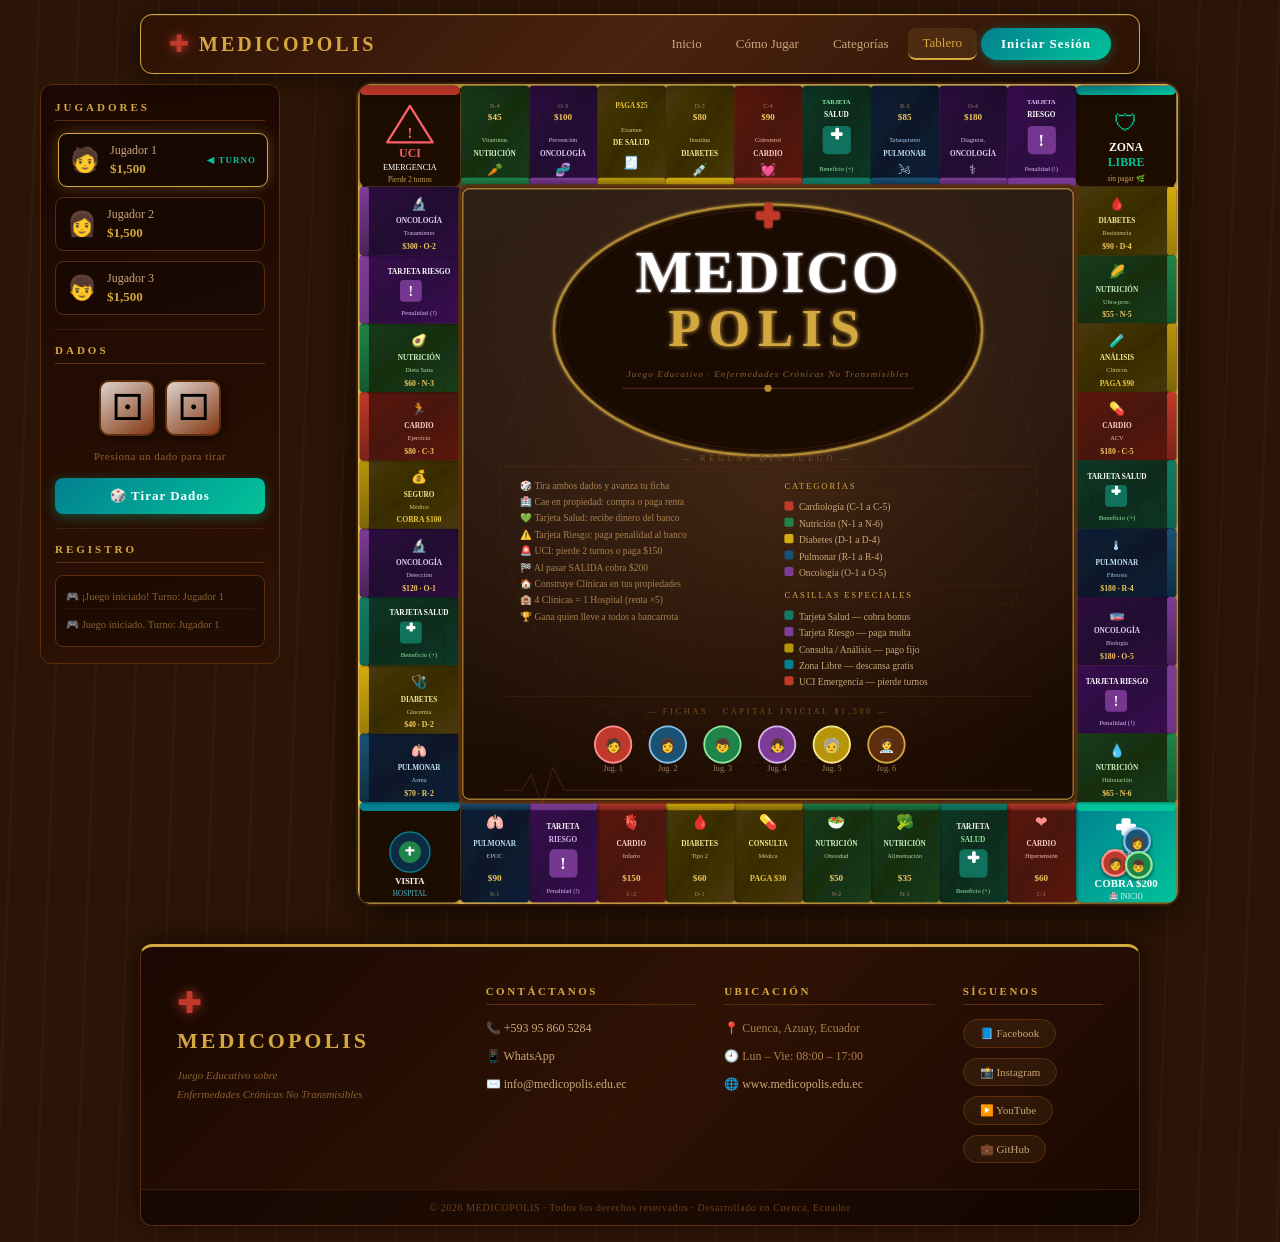
==== commit 4cf9fafe: "cambio de precios" ====
--- a/tablero.html
+++ b/tablero.html
@@ -295,48 +295,48 @@
       </g>
 
       <!-- BOTTOM ROW -->
-      <g transform="translate(713,788)"><rect width="75" height="110" fill="url(#wCardio)" rx="4" filter="url(#innerShadow)"/><rect width="75" height="110" fill="url(#grainCardio)" rx="4" opacity="0.6"/><rect x="0" y="0" width="75" height="9" fill="url(#gCardio)" rx="3"/><text x="37" y="28" text-anchor="middle" fill="#ff9090" font-size="17">❤</text><text x="37" y="48" text-anchor="middle" fill="#FFD0C0" font-size="8" font-family="Georgia" font-weight="bold">CARDIO</text><text x="37" y="61" text-anchor="middle" fill="#FFB8A8" font-size="7" font-family="Georgia">Hipertensión</text><text x="37" y="87" text-anchor="middle" fill="#F0C860" font-size="10" font-weight="bold" font-family="Georgia">$120</text><text x="37" y="103" text-anchor="middle" fill="#A08060" font-size="7" font-family="Georgia">C-1</text></g>
+      <g transform="translate(713,788)"><rect width="75" height="110" fill="url(#wCardio)" rx="4" filter="url(#innerShadow)"/><rect width="75" height="110" fill="url(#grainCardio)" rx="4" opacity="0.6"/><rect x="0" y="0" width="75" height="9" fill="url(#gCardio)" rx="3"/><text x="37" y="28" text-anchor="middle" fill="#ff9090" font-size="17">❤</text><text x="37" y="48" text-anchor="middle" fill="#FFD0C0" font-size="8" font-family="Georgia" font-weight="bold">CARDIO</text><text x="37" y="61" text-anchor="middle" fill="#FFB8A8" font-size="7" font-family="Georgia">Hipertensión</text><text x="37" y="87" text-anchor="middle" fill="#F0C860" font-size="10" font-weight="bold" font-family="Georgia">$60</text><text x="37" y="103" text-anchor="middle" fill="#A08060" font-size="7" font-family="Georgia">C-1</text></g>
       <g transform="translate(638,788)"><rect width="75" height="110" fill="url(#wSalud)" rx="4" filter="url(#innerShadow)"/><rect width="75" height="110" fill="url(#grainSalud)" rx="4" opacity="0.6"/><rect x="0" y="0" width="75" height="9" fill="url(#gSalud)" rx="3"/><text x="37" y="30" text-anchor="middle" fill="white" font-size="8" font-family="Georgia" font-weight="bold">TARJETA</text><text x="37" y="44" text-anchor="middle" fill="#90E8A0" font-size="8" font-family="Georgia" font-weight="bold">SALUD</text><rect x="22" y="52" width="31" height="31" fill="#117A65" rx="5" opacity="0.9"/><rect x="31" y="59" width="13" height="4" fill="white" rx="1.5"/><rect x="36" y="54" width="4" height="13" fill="white" rx="1.5"/><text x="37" y="100" text-anchor="middle" fill="#90E8A0" font-size="7" font-family="Georgia">Beneficio (+)</text></g>
-      <g transform="translate(563,788)"><rect width="75" height="110" fill="url(#wNutri)" rx="4" filter="url(#innerShadow)"/><rect width="75" height="110" fill="url(#grainNutri)" rx="4" opacity="0.6"/><rect x="0" y="0" width="75" height="9" fill="url(#gNutri)" rx="3"/><text x="37" y="28" text-anchor="middle" fill="#90E898" font-size="16">🥦</text><text x="37" y="48" text-anchor="middle" fill="#C8F0C0" font-size="8" font-family="Georgia" font-weight="bold">NUTRICIÓN</text><text x="37" y="61" text-anchor="middle" fill="#A8D8A0" font-size="7" font-family="Georgia">Alimentación</text><text x="37" y="87" text-anchor="middle" fill="#F0C860" font-size="10" font-weight="bold" font-family="Georgia">$100</text><text x="37" y="103" text-anchor="middle" fill="#A08060" font-size="7" font-family="Georgia">N-1</text></g>
-      <g transform="translate(488,788)"><rect width="75" height="110" fill="url(#wNutri)" rx="4" filter="url(#innerShadow)"/><rect width="75" height="110" fill="url(#grainNutri)" rx="4" opacity="0.6"/><rect x="0" y="0" width="75" height="9" fill="url(#gNutri)" rx="3"/><text x="37" y="28" text-anchor="middle" fill="#90E898" font-size="16">🥗</text><text x="37" y="48" text-anchor="middle" fill="#C8F0C0" font-size="8" font-family="Georgia" font-weight="bold">NUTRICIÓN</text><text x="37" y="61" text-anchor="middle" fill="#A8D8A0" font-size="7" font-family="Georgia">Obesidad</text><text x="37" y="87" text-anchor="middle" fill="#F0C860" font-size="10" font-weight="bold" font-family="Georgia">$120</text><text x="37" y="103" text-anchor="middle" fill="#A08060" font-size="7" font-family="Georgia">N-2</text></g>
-      <g transform="translate(413,788)"><rect width="75" height="110" fill="url(#wPago)" rx="4" filter="url(#innerShadow)"/><rect width="75" height="110" fill="url(#grainPago)" rx="4" opacity="0.6"/><rect x="0" y="0" width="75" height="9" fill="url(#gPago)" rx="3"/><text x="37" y="28" text-anchor="middle" fill="#F8E890" font-size="16">💊</text><text x="37" y="48" text-anchor="middle" fill="#F8E890" font-size="8" font-family="Georgia" font-weight="bold">CONSULTA</text><text x="37" y="61" text-anchor="middle" fill="#D8C870" font-size="7" font-family="Georgia">Médica</text><text x="37" y="87" text-anchor="middle" fill="#E8C840" font-size="9" font-weight="bold" font-family="Georgia">PAGA $75</text></g>
-      <g transform="translate(338,788)"><rect width="75" height="110" fill="url(#wDiab)" rx="4" filter="url(#innerShadow)"/><rect width="75" height="110" fill="url(#grainDiab)" rx="4" opacity="0.6"/><rect x="0" y="0" width="75" height="9" fill="url(#gDiab)" rx="3"/><text x="37" y="28" text-anchor="middle" fill="#F8E898" font-size="16">🩸</text><text x="37" y="48" text-anchor="middle" fill="#F8E898" font-size="8" font-family="Georgia" font-weight="bold">DIABETES</text><text x="37" y="61" text-anchor="middle" fill="#D8C878" font-size="7" font-family="Georgia">Tipo 2</text><text x="37" y="87" text-anchor="middle" fill="#F0C860" font-size="10" font-weight="bold" font-family="Georgia">$140</text><text x="37" y="103" text-anchor="middle" fill="#A08060" font-size="7" font-family="Georgia">D-1</text></g>
-      <g transform="translate(263,788)"><rect width="75" height="110" fill="url(#wCardio)" rx="4" filter="url(#innerShadow)"/><rect width="75" height="110" fill="url(#grainCardio)" rx="4" opacity="0.6"/><rect x="0" y="0" width="75" height="9" fill="url(#gCardio)" rx="3"/><text x="37" y="28" text-anchor="middle" fill="#FF9090" font-size="16">🫀</text><text x="37" y="48" text-anchor="middle" fill="#FFD0C0" font-size="8" font-family="Georgia" font-weight="bold">CARDIO</text><text x="37" y="61" text-anchor="middle" fill="#FFB8A8" font-size="7" font-family="Georgia">Infarto</text><text x="37" y="87" text-anchor="middle" fill="#F0C860" font-size="10" font-weight="bold" font-family="Georgia">$160</text><text x="37" y="103" text-anchor="middle" fill="#A08060" font-size="7" font-family="Georgia">C-2</text></g>
+      <g transform="translate(563,788)"><rect width="75" height="110" fill="url(#wNutri)" rx="4" filter="url(#innerShadow)"/><rect width="75" height="110" fill="url(#grainNutri)" rx="4" opacity="0.6"/><rect x="0" y="0" width="75" height="9" fill="url(#gNutri)" rx="3"/><text x="37" y="28" text-anchor="middle" fill="#90E898" font-size="16">🥦</text><text x="37" y="48" text-anchor="middle" fill="#C8F0C0" font-size="8" font-family="Georgia" font-weight="bold">NUTRICIÓN</text><text x="37" y="61" text-anchor="middle" fill="#A8D8A0" font-size="7" font-family="Georgia">Alimentación</text><text x="37" y="87" text-anchor="middle" fill="#F0C860" font-size="10" font-weight="bold" font-family="Georgia">$35</text><text x="37" y="103" text-anchor="middle" fill="#A08060" font-size="7" font-family="Georgia">N-1</text></g>
+      <g transform="translate(488,788)"><rect width="75" height="110" fill="url(#wNutri)" rx="4" filter="url(#innerShadow)"/><rect width="75" height="110" fill="url(#grainNutri)" rx="4" opacity="0.6"/><rect x="0" y="0" width="75" height="9" fill="url(#gNutri)" rx="3"/><text x="37" y="28" text-anchor="middle" fill="#90E898" font-size="16">🥗</text><text x="37" y="48" text-anchor="middle" fill="#C8F0C0" font-size="8" font-family="Georgia" font-weight="bold">NUTRICIÓN</text><text x="37" y="61" text-anchor="middle" fill="#A8D8A0" font-size="7" font-family="Georgia">Obesidad</text><text x="37" y="87" text-anchor="middle" fill="#F0C860" font-size="10" font-weight="bold" font-family="Georgia">$50</text><text x="37" y="103" text-anchor="middle" fill="#A08060" font-size="7" font-family="Georgia">N-2</text></g>
+      <g transform="translate(413,788)"><rect width="75" height="110" fill="url(#wPago)" rx="4" filter="url(#innerShadow)"/><rect width="75" height="110" fill="url(#grainPago)" rx="4" opacity="0.6"/><rect x="0" y="0" width="75" height="9" fill="url(#gPago)" rx="3"/><text x="37" y="28" text-anchor="middle" fill="#F8E890" font-size="16">💊</text><text x="37" y="48" text-anchor="middle" fill="#F8E890" font-size="8" font-family="Georgia" font-weight="bold">CONSULTA</text><text x="37" y="61" text-anchor="middle" fill="#D8C870" font-size="7" font-family="Georgia">Médica</text><text x="37" y="87" text-anchor="middle" fill="#E8C840" font-size="9" font-weight="bold" font-family="Georgia">PAGA $30</text></g>
+      <g transform="translate(338,788)"><rect width="75" height="110" fill="url(#wDiab)" rx="4" filter="url(#innerShadow)"/><rect width="75" height="110" fill="url(#grainDiab)" rx="4" opacity="0.6"/><rect x="0" y="0" width="75" height="9" fill="url(#gDiab)" rx="3"/><text x="37" y="28" text-anchor="middle" fill="#F8E898" font-size="16">🩸</text><text x="37" y="48" text-anchor="middle" fill="#F8E898" font-size="8" font-family="Georgia" font-weight="bold">DIABETES</text><text x="37" y="61" text-anchor="middle" fill="#D8C878" font-size="7" font-family="Georgia">Tipo 2</text><text x="37" y="87" text-anchor="middle" fill="#F0C860" font-size="10" font-weight="bold" font-family="Georgia">$60</text><text x="37" y="103" text-anchor="middle" fill="#A08060" font-size="7" font-family="Georgia">D-1</text></g>
+      <g transform="translate(263,788)"><rect width="75" height="110" fill="url(#wCardio)" rx="4" filter="url(#innerShadow)"/><rect width="75" height="110" fill="url(#grainCardio)" rx="4" opacity="0.6"/><rect x="0" y="0" width="75" height="9" fill="url(#gCardio)" rx="3"/><text x="37" y="28" text-anchor="middle" fill="#FF9090" font-size="16">🫀</text><text x="37" y="48" text-anchor="middle" fill="#FFD0C0" font-size="8" font-family="Georgia" font-weight="bold">CARDIO</text><text x="37" y="61" text-anchor="middle" fill="#FFB8A8" font-size="7" font-family="Georgia">Infarto</text><text x="37" y="87" text-anchor="middle" fill="#F0C860" font-size="10" font-weight="bold" font-family="Georgia">$150</text><text x="37" y="103" text-anchor="middle" fill="#A08060" font-size="7" font-family="Georgia">C-2</text></g>
       <g transform="translate(188,788)"><rect width="75" height="110" fill="url(#wRiesgo)" rx="4" filter="url(#innerShadow)"/><rect width="75" height="110" fill="url(#grainRiesgo)" rx="4" opacity="0.6"/><rect x="0" y="0" width="75" height="9" fill="url(#gRiesgo)" rx="3"/><text x="37" y="30" text-anchor="middle" fill="white" font-size="8" font-family="Georgia" font-weight="bold">TARJETA</text><text x="37" y="44" text-anchor="middle" fill="#D8B8F0" font-size="8" font-family="Georgia" font-weight="bold">RIESGO</text><rect x="22" y="52" width="31" height="31" fill="#7D3C98" rx="5" opacity="0.9"/><text x="37" y="74" text-anchor="middle" fill="white" font-size="18" font-weight="bold">!</text><text x="37" y="100" text-anchor="middle" fill="#D8B8F0" font-size="7" font-family="Georgia">Penalidad (!)</text></g>
-      <g transform="translate(113,788)"><rect width="75" height="110" fill="url(#wResp)" rx="4" filter="url(#innerShadow)"/><rect width="75" height="110" fill="url(#grainResp)" rx="4" opacity="0.6"/><rect x="0" y="0" width="75" height="9" fill="url(#gResp)" rx="3"/><text x="37" y="28" text-anchor="middle" fill="#A8D8F8" font-size="16">🫁</text><text x="37" y="48" text-anchor="middle" fill="#C0E0F8" font-size="8" font-family="Georgia" font-weight="bold">PULMONAR</text><text x="37" y="61" text-anchor="middle" fill="#A0C8E8" font-size="7" font-family="Georgia">EPOC</text><text x="37" y="87" text-anchor="middle" fill="#F0C860" font-size="10" font-weight="bold" font-family="Georgia">$180</text><text x="37" y="103" text-anchor="middle" fill="#A08060" font-size="7" font-family="Georgia">R-1</text></g>
+      <g transform="translate(113,788)"><rect width="75" height="110" fill="url(#wResp)" rx="4" filter="url(#innerShadow)"/><rect width="75" height="110" fill="url(#grainResp)" rx="4" opacity="0.6"/><rect x="0" y="0" width="75" height="9" fill="url(#gResp)" rx="3"/><text x="37" y="28" text-anchor="middle" fill="#A8D8F8" font-size="16">🫁</text><text x="37" y="48" text-anchor="middle" fill="#C0E0F8" font-size="8" font-family="Georgia" font-weight="bold">PULMONAR</text><text x="37" y="61" text-anchor="middle" fill="#A0C8E8" font-size="7" font-family="Georgia">EPOC</text><text x="37" y="87" text-anchor="middle" fill="#F0C860" font-size="10" font-weight="bold" font-family="Georgia">$90</text><text x="37" y="103" text-anchor="middle" fill="#A08060" font-size="7" font-family="Georgia">R-1</text></g>
 
       <!-- TOP ROW -->
-      <g transform="translate(113,2)"><rect width="75" height="110" fill="url(#wNutri)" rx="4" filter="url(#innerShadow)"/><rect width="75" height="110" fill="url(#grainNutri)" rx="4" opacity="0.6"/><rect x="0" y="101" width="75" height="9" fill="url(#gNutri)" rx="3"/><text x="37" y="24" text-anchor="middle" fill="#A08060" font-size="7" font-family="Georgia">N-4</text><text x="37" y="38" text-anchor="middle" fill="#F0C860" font-size="10" font-weight="bold" font-family="Georgia">$140</text><text x="37" y="62" text-anchor="middle" fill="#A8D8A0" font-size="7" font-family="Georgia">Vitaminas</text><text x="37" y="77" text-anchor="middle" fill="#C8F0C0" font-size="8" font-family="Georgia" font-weight="bold">NUTRICIÓN</text><text x="37" y="97" text-anchor="middle" fill="#90E898" font-size="14">🥕</text></g>
-      <g transform="translate(188,2)"><rect width="75" height="110" fill="url(#wOnco)" rx="4" filter="url(#innerShadow)"/><rect width="75" height="110" fill="url(#grainOnco)" rx="4" opacity="0.6"/><rect x="0" y="101" width="75" height="9" fill="url(#gOnco)" rx="3"/><text x="37" y="24" text-anchor="middle" fill="#A08060" font-size="7" font-family="Georgia">O-3</text><text x="37" y="38" text-anchor="middle" fill="#F0C860" font-size="10" font-weight="bold" font-family="Georgia">$200</text><text x="37" y="62" text-anchor="middle" fill="#D8B8F0" font-size="7" font-family="Georgia">Prevención</text><text x="37" y="77" text-anchor="middle" fill="#E8D0FF" font-size="8" font-family="Georgia" font-weight="bold">ONCOLOGÍA</text><text x="37" y="97" text-anchor="middle" fill="#D8B8F0" font-size="14">🧬</text></g>
-      <g transform="translate(263,2)"><rect width="75" height="110" fill="url(#wPago)" rx="4" filter="url(#innerShadow)"/><rect width="75" height="110" fill="url(#grainPago)" rx="4" opacity="0.6"/><rect x="0" y="101" width="75" height="9" fill="url(#gPago)" rx="3"/><text x="37" y="24" text-anchor="middle" fill="#E8C840" font-size="8" font-family="Georgia" font-weight="bold">PAGA $80</text><text x="37" y="51" text-anchor="middle" fill="#D8C870" font-size="7" font-family="Georgia">Examen</text><text x="37" y="65" text-anchor="middle" fill="#F8E890" font-size="8" font-family="Georgia" font-weight="bold">DE SALUD</text><text x="37" y="89" text-anchor="middle" fill="#F8E890" font-size="14">🧾</text></g>
-      <g transform="translate(338,2)"><rect width="75" height="110" fill="url(#wDiab)" rx="4" filter="url(#innerShadow)"/><rect width="75" height="110" fill="url(#grainDiab)" rx="4" opacity="0.6"/><rect x="0" y="101" width="75" height="9" fill="url(#gDiab)" rx="3"/><text x="37" y="24" text-anchor="middle" fill="#A08060" font-size="7" font-family="Georgia">D-3</text><text x="37" y="38" text-anchor="middle" fill="#F0C860" font-size="10" font-weight="bold" font-family="Georgia">$160</text><text x="37" y="62" text-anchor="middle" fill="#D8C878" font-size="7" font-family="Georgia">Insulina</text><text x="37" y="77" text-anchor="middle" fill="#F8E898" font-size="8" font-family="Georgia" font-weight="bold">DIABETES</text><text x="37" y="97" text-anchor="middle" fill="#F8E898" font-size="14">💉</text></g>
-      <g transform="translate(413,2)"><rect width="75" height="110" fill="url(#wCardio)" rx="4" filter="url(#innerShadow)"/><rect width="75" height="110" fill="url(#grainCardio)" rx="4" opacity="0.6"/><rect x="0" y="101" width="75" height="9" fill="url(#gCardio)" rx="3"/><text x="37" y="24" text-anchor="middle" fill="#A08060" font-size="7" font-family="Georgia">C-4</text><text x="37" y="38" text-anchor="middle" fill="#F0C860" font-size="10" font-weight="bold" font-family="Georgia">$200</text><text x="37" y="62" text-anchor="middle" fill="#FFB8A8" font-size="7" font-family="Georgia">Colesterol</text><text x="37" y="77" text-anchor="middle" fill="#FFD0C0" font-size="8" font-family="Georgia" font-weight="bold">CARDIO</text><text x="37" y="97" text-anchor="middle" fill="#FF9090" font-size="14">💓</text></g>
+      <g transform="translate(113,2)"><rect width="75" height="110" fill="url(#wNutri)" rx="4" filter="url(#innerShadow)"/><rect width="75" height="110" fill="url(#grainNutri)" rx="4" opacity="0.6"/><rect x="0" y="101" width="75" height="9" fill="url(#gNutri)" rx="3"/><text x="37" y="24" text-anchor="middle" fill="#A08060" font-size="7" font-family="Georgia">N-4</text><text x="37" y="38" text-anchor="middle" fill="#F0C860" font-size="10" font-weight="bold" font-family="Georgia">$45</text><text x="37" y="62" text-anchor="middle" fill="#A8D8A0" font-size="7" font-family="Georgia">Vitaminas</text><text x="37" y="77" text-anchor="middle" fill="#C8F0C0" font-size="8" font-family="Georgia" font-weight="bold">NUTRICIÓN</text><text x="37" y="97" text-anchor="middle" fill="#90E898" font-size="14">🥕</text></g>
+      <g transform="translate(188,2)"><rect width="75" height="110" fill="url(#wOnco)" rx="4" filter="url(#innerShadow)"/><rect width="75" height="110" fill="url(#grainOnco)" rx="4" opacity="0.6"/><rect x="0" y="101" width="75" height="9" fill="url(#gOnco)" rx="3"/><text x="37" y="24" text-anchor="middle" fill="#A08060" font-size="7" font-family="Georgia">O-3</text><text x="37" y="38" text-anchor="middle" fill="#F0C860" font-size="10" font-weight="bold" font-family="Georgia">$100</text><text x="37" y="62" text-anchor="middle" fill="#D8B8F0" font-size="7" font-family="Georgia">Prevención</text><text x="37" y="77" text-anchor="middle" fill="#E8D0FF" font-size="8" font-family="Georgia" font-weight="bold">ONCOLOGÍA</text><text x="37" y="97" text-anchor="middle" fill="#D8B8F0" font-size="14">🧬</text></g>
+      <g transform="translate(263,2)"><rect width="75" height="110" fill="url(#wPago)" rx="4" filter="url(#innerShadow)"/><rect width="75" height="110" fill="url(#grainPago)" rx="4" opacity="0.6"/><rect x="0" y="101" width="75" height="9" fill="url(#gPago)" rx="3"/><text x="37" y="24" text-anchor="middle" fill="#E8C840" font-size="8" font-family="Georgia" font-weight="bold">PAGA $25</text><text x="37" y="51" text-anchor="middle" fill="#D8C870" font-size="7" font-family="Georgia">Examen</text><text x="37" y="65" text-anchor="middle" fill="#F8E890" font-size="8" font-family="Georgia" font-weight="bold">DE SALUD</text><text x="37" y="89" text-anchor="middle" fill="#F8E890" font-size="14">🧾</text></g>
+      <g transform="translate(338,2)"><rect width="75" height="110" fill="url(#wDiab)" rx="4" filter="url(#innerShadow)"/><rect width="75" height="110" fill="url(#grainDiab)" rx="4" opacity="0.6"/><rect x="0" y="101" width="75" height="9" fill="url(#gDiab)" rx="3"/><text x="37" y="24" text-anchor="middle" fill="#A08060" font-size="7" font-family="Georgia">D-3</text><text x="37" y="38" text-anchor="middle" fill="#F0C860" font-size="10" font-weight="bold" font-family="Georgia">$80</text><text x="37" y="62" text-anchor="middle" fill="#D8C878" font-size="7" font-family="Georgia">Insulina</text><text x="37" y="77" text-anchor="middle" fill="#F8E898" font-size="8" font-family="Georgia" font-weight="bold">DIABETES</text><text x="37" y="97" text-anchor="middle" fill="#F8E898" font-size="14">💉</text></g>
+      <g transform="translate(413,2)"><rect width="75" height="110" fill="url(#wCardio)" rx="4" filter="url(#innerShadow)"/><rect width="75" height="110" fill="url(#grainCardio)" rx="4" opacity="0.6"/><rect x="0" y="101" width="75" height="9" fill="url(#gCardio)" rx="3"/><text x="37" y="24" text-anchor="middle" fill="#A08060" font-size="7" font-family="Georgia">C-4</text><text x="37" y="38" text-anchor="middle" fill="#F0C860" font-size="10" font-weight="bold" font-family="Georgia">$90</text><text x="37" y="62" text-anchor="middle" fill="#FFB8A8" font-size="7" font-family="Georgia">Colesterol</text><text x="37" y="77" text-anchor="middle" fill="#FFD0C0" font-size="8" font-family="Georgia" font-weight="bold">CARDIO</text><text x="37" y="97" text-anchor="middle" fill="#FF9090" font-size="14">💓</text></g>
       <g transform="translate(488,2)"><rect width="75" height="110" fill="url(#wSalud)" rx="4" filter="url(#innerShadow)"/><rect width="75" height="110" fill="url(#grainSalud)" rx="4" opacity="0.6"/><rect x="0" y="101" width="75" height="9" fill="url(#gSalud)" rx="3"/><text x="37" y="20" text-anchor="middle" fill="#90E8A0" font-size="7" font-family="Georgia" font-weight="bold">TARJETA</text><text x="37" y="34" text-anchor="middle" fill="white" font-size="8" font-family="Georgia" font-weight="bold">SALUD</text><rect x="22" y="44" width="31" height="31" fill="#117A65" rx="5" opacity="0.9"/><rect x="31" y="51" width="13" height="4" fill="white" rx="1.5"/><rect x="36" y="46" width="4" height="13" fill="white" rx="1.5"/><text x="37" y="94" text-anchor="middle" fill="#90E8A0" font-size="7" font-family="Georgia">Beneficio (+)</text></g>
-      <g transform="translate(563,2)"><rect width="75" height="110" fill="url(#wResp)" rx="4" filter="url(#innerShadow)"/><rect width="75" height="110" fill="url(#grainResp)" rx="4" opacity="0.6"/><rect x="0" y="101" width="75" height="9" fill="url(#gResp)" rx="3"/><text x="37" y="24" text-anchor="middle" fill="#A08060" font-size="7" font-family="Georgia">R-3</text><text x="37" y="38" text-anchor="middle" fill="#F0C860" font-size="10" font-weight="bold" font-family="Georgia">$180</text><text x="37" y="62" text-anchor="middle" fill="#A0C8E8" font-size="7" font-family="Georgia">Tabaquismo</text><text x="37" y="77" text-anchor="middle" fill="#C0E0F8" font-size="8" font-family="Georgia" font-weight="bold">PULMONAR</text><text x="37" y="97" text-anchor="middle" fill="#A8D8F8" font-size="14">🌬</text></g>
-      <g transform="translate(638,2)"><rect width="75" height="110" fill="url(#wOnco)" rx="4" filter="url(#innerShadow)"/><rect width="75" height="110" fill="url(#grainOnco)" rx="4" opacity="0.6"/><rect x="0" y="101" width="75" height="9" fill="url(#gOnco)" rx="3"/><text x="37" y="24" text-anchor="middle" fill="#A08060" font-size="7" font-family="Georgia">O-4</text><text x="37" y="38" text-anchor="middle" fill="#F0C860" font-size="10" font-weight="bold" font-family="Georgia">$240</text><text x="37" y="62" text-anchor="middle" fill="#D8B8F0" font-size="7" font-family="Georgia">Diagnóst.</text><text x="37" y="77" text-anchor="middle" fill="#E8D0FF" font-size="8" font-family="Georgia" font-weight="bold">ONCOLOGÍA</text><text x="37" y="97" text-anchor="middle" fill="#D8B8F0" font-size="14">⚕</text></g>
+      <g transform="translate(563,2)"><rect width="75" height="110" fill="url(#wResp)" rx="4" filter="url(#innerShadow)"/><rect width="75" height="110" fill="url(#grainResp)" rx="4" opacity="0.6"/><rect x="0" y="101" width="75" height="9" fill="url(#gResp)" rx="3"/><text x="37" y="24" text-anchor="middle" fill="#A08060" font-size="7" font-family="Georgia">R-3</text><text x="37" y="38" text-anchor="middle" fill="#F0C860" font-size="10" font-weight="bold" font-family="Georgia">$85</text><text x="37" y="62" text-anchor="middle" fill="#A0C8E8" font-size="7" font-family="Georgia">Tabaquismo</text><text x="37" y="77" text-anchor="middle" fill="#C0E0F8" font-size="8" font-family="Georgia" font-weight="bold">PULMONAR</text><text x="37" y="97" text-anchor="middle" fill="#A8D8F8" font-size="14">🌬</text></g>
+      <g transform="translate(638,2)"><rect width="75" height="110" fill="url(#wOnco)" rx="4" filter="url(#innerShadow)"/><rect width="75" height="110" fill="url(#grainOnco)" rx="4" opacity="0.6"/><rect x="0" y="101" width="75" height="9" fill="url(#gOnco)" rx="3"/><text x="37" y="24" text-anchor="middle" fill="#A08060" font-size="7" font-family="Georgia">O-4</text><text x="37" y="38" text-anchor="middle" fill="#F0C860" font-size="10" font-weight="bold" font-family="Georgia">$180</text><text x="37" y="62" text-anchor="middle" fill="#D8B8F0" font-size="7" font-family="Georgia">Diagnóst.</text><text x="37" y="77" text-anchor="middle" fill="#E8D0FF" font-size="8" font-family="Georgia" font-weight="bold">ONCOLOGÍA</text><text x="37" y="97" text-anchor="middle" fill="#D8B8F0" font-size="14">⚕</text></g>
       <g transform="translate(713,2)"><rect width="75" height="110" fill="url(#wRiesgo)" rx="4" filter="url(#innerShadow)"/><rect width="75" height="110" fill="url(#grainRiesgo)" rx="4" opacity="0.6"/><rect x="0" y="101" width="75" height="9" fill="url(#gRiesgo)" rx="3"/><text x="37" y="20" text-anchor="middle" fill="#D8B8F0" font-size="7" font-family="Georgia" font-weight="bold">TARJETA</text><text x="37" y="34" text-anchor="middle" fill="white" font-size="8" font-family="Georgia" font-weight="bold">RIESGO</text><rect x="22" y="44" width="31" height="31" fill="#7D3C98" rx="5" opacity="0.9"/><text x="37" y="66" text-anchor="middle" fill="white" font-size="18" font-weight="bold">!</text><text x="37" y="94" text-anchor="middle" fill="#D8B8F0" font-size="7" font-family="Georgia">Penalidad (!)</text></g>
 
       <!-- LEFT COL -->
-      <g transform="translate(2,713)"><rect width="110" height="75" fill="url(#wResp)" rx="4" filter="url(#innerShadow)"/><rect width="110" height="75" fill="url(#grainResp)" rx="4" opacity="0.6"/><rect x="0" y="0" width="10" height="75" fill="url(#gResp)" rx="3"/><text x="65" y="23" text-anchor="middle" fill="#A8D8F8" font-size="14">🫁</text><text x="65" y="40" text-anchor="middle" fill="#C0E0F8" font-size="8" font-family="Georgia" font-weight="bold">PULMONAR</text><text x="65" y="53" text-anchor="middle" fill="#A0C8E8" font-size="7" font-family="Georgia">Asma</text><text x="65" y="68" text-anchor="middle" fill="#F0C860" font-size="8.5" font-weight="bold" font-family="Georgia">$160 · R-2</text></g>
-      <g transform="translate(2,638)"><rect width="110" height="75" fill="url(#wDiab)" rx="4" filter="url(#innerShadow)"/><rect width="110" height="75" fill="url(#grainDiab)" rx="4" opacity="0.6"/><rect x="0" y="0" width="10" height="75" fill="url(#gDiab)" rx="3"/><text x="65" y="23" text-anchor="middle" fill="#F8E898" font-size="14">🩺</text><text x="65" y="40" text-anchor="middle" fill="#F8E898" font-size="8" font-family="Georgia" font-weight="bold">DIABETES</text><text x="65" y="53" text-anchor="middle" fill="#D8C878" font-size="7" font-family="Georgia">Glucemia</text><text x="65" y="68" text-anchor="middle" fill="#F0C860" font-size="8.5" font-weight="bold" font-family="Georgia">$140 · D-2</text></g>
+      <g transform="translate(2,713)"><rect width="110" height="75" fill="url(#wResp)" rx="4" filter="url(#innerShadow)"/><rect width="110" height="75" fill="url(#grainResp)" rx="4" opacity="0.6"/><rect x="0" y="0" width="10" height="75" fill="url(#gResp)" rx="3"/><text x="65" y="23" text-anchor="middle" fill="#A8D8F8" font-size="14">🫁</text><text x="65" y="40" text-anchor="middle" fill="#C0E0F8" font-size="8" font-family="Georgia" font-weight="bold">PULMONAR</text><text x="65" y="53" text-anchor="middle" fill="#A0C8E8" font-size="7" font-family="Georgia">Asma</text><text x="65" y="68" text-anchor="middle" fill="#F0C860" font-size="8.5" font-weight="bold" font-family="Georgia">$70 · R-2</text></g>
+      <g transform="translate(2,638)"><rect width="110" height="75" fill="url(#wDiab)" rx="4" filter="url(#innerShadow)"/><rect width="110" height="75" fill="url(#grainDiab)" rx="4" opacity="0.6"/><rect x="0" y="0" width="10" height="75" fill="url(#gDiab)" rx="3"/><text x="65" y="23" text-anchor="middle" fill="#F8E898" font-size="14">🩺</text><text x="65" y="40" text-anchor="middle" fill="#F8E898" font-size="8" font-family="Georgia" font-weight="bold">DIABETES</text><text x="65" y="53" text-anchor="middle" fill="#D8C878" font-size="7" font-family="Georgia">Glucemia</text><text x="65" y="68" text-anchor="middle" fill="#F0C860" font-size="8.5" font-weight="bold" font-family="Georgia">$40 · D-2</text></g>
       <g transform="translate(2,563)"><rect width="110" height="75" fill="url(#wSalud)" rx="4" filter="url(#innerShadow)"/><rect width="110" height="75" fill="url(#grainSalud)" rx="4" opacity="0.6"/><rect x="0" y="0" width="10" height="75" fill="url(#gSalud)" rx="3"/><text x="65" y="20" text-anchor="middle" fill="white" font-size="8" font-family="Georgia" font-weight="bold">TARJETA SALUD</text><rect x="44" y="27" width="24" height="24" fill="#117A65" rx="4" opacity="0.9"/><rect x="51" y="32" width="10" height="3.5" fill="white" rx="1"/><rect x="54.7" y="28" width="3.5" height="10" fill="white" rx="1"/><text x="65" y="66" text-anchor="middle" fill="#90E8A0" font-size="7.5" font-family="Georgia">Beneficio (+)</text></g>
-      <g transform="translate(2,488)"><rect width="110" height="75" fill="url(#wOnco)" rx="4" filter="url(#innerShadow)"/><rect width="110" height="75" fill="url(#grainOnco)" rx="4" opacity="0.6"/><rect x="0" y="0" width="10" height="75" fill="url(#gOnco)" rx="3"/><text x="65" y="23" text-anchor="middle" fill="#D8B8F0" font-size="14">🔬</text><text x="65" y="40" text-anchor="middle" fill="#E8D0FF" font-size="8" font-family="Georgia" font-weight="bold">ONCOLOGÍA</text><text x="65" y="53" text-anchor="middle" fill="#D8B8F0" font-size="7" font-family="Georgia">Detección</text><text x="65" y="68" text-anchor="middle" fill="#F0C860" font-size="8.5" font-weight="bold" font-family="Georgia">$200 · O-1</text></g>
+      <g transform="translate(2,488)"><rect width="110" height="75" fill="url(#wOnco)" rx="4" filter="url(#innerShadow)"/><rect width="110" height="75" fill="url(#grainOnco)" rx="4" opacity="0.6"/><rect x="0" y="0" width="10" height="75" fill="url(#gOnco)" rx="3"/><text x="65" y="23" text-anchor="middle" fill="#D8B8F0" font-size="14">🔬</text><text x="65" y="40" text-anchor="middle" fill="#E8D0FF" font-size="8" font-family="Georgia" font-weight="bold">ONCOLOGÍA</text><text x="65" y="53" text-anchor="middle" fill="#D8B8F0" font-size="7" font-family="Georgia">Detección</text><text x="65" y="68" text-anchor="middle" fill="#F0C860" font-size="8.5" font-weight="bold" font-family="Georgia">$120 · O-1</text></g>
       <g transform="translate(2,413)"><rect width="110" height="75" fill="url(#wPago)" rx="4" filter="url(#innerShadow)"/><rect width="110" height="75" fill="url(#grainPago)" rx="4" opacity="0.6"/><rect x="0" y="0" width="10" height="75" fill="url(#gPago)" rx="3"/><text x="65" y="23" text-anchor="middle" fill="#F8E890" font-size="14">💰</text><text x="65" y="40" text-anchor="middle" fill="#F8E890" font-size="8" font-family="Georgia" font-weight="bold">SEGURO</text><text x="65" y="53" text-anchor="middle" fill="#D8C870" font-size="7" font-family="Georgia">Médico</text><text x="65" y="68" text-anchor="middle" fill="#E8C840" font-size="8.5" font-weight="bold" font-family="Georgia">COBRA $100</text></g>
-      <g transform="translate(2,338)"><rect width="110" height="75" fill="url(#wCardio)" rx="4" filter="url(#innerShadow)"/><rect width="110" height="75" fill="url(#grainCardio)" rx="4" opacity="0.6"/><rect x="0" y="0" width="10" height="75" fill="url(#gCardio)" rx="3"/><text x="65" y="23" text-anchor="middle" fill="#FF9090" font-size="14">🏃</text><text x="65" y="40" text-anchor="middle" fill="#FFD0C0" font-size="8" font-family="Georgia" font-weight="bold">CARDIO</text><text x="65" y="53" text-anchor="middle" fill="#FFB8A8" font-size="7" font-family="Georgia">Ejercicio</text><text x="65" y="68" text-anchor="middle" fill="#F0C860" font-size="8.5" font-weight="bold" font-family="Georgia">$180 · C-3</text></g>
-      <g transform="translate(2,263)"><rect width="110" height="75" fill="url(#wNutri)" rx="4" filter="url(#innerShadow)"/><rect width="110" height="75" fill="url(#grainNutri)" rx="4" opacity="0.6"/><rect x="0" y="0" width="10" height="75" fill="url(#gNutri)" rx="3"/><text x="65" y="23" text-anchor="middle" fill="#90E898" font-size="14">🥑</text><text x="65" y="40" text-anchor="middle" fill="#C8F0C0" font-size="8" font-family="Georgia" font-weight="bold">NUTRICIÓN</text><text x="65" y="53" text-anchor="middle" fill="#A8D8A0" font-size="7" font-family="Georgia">Dieta Sana</text><text x="65" y="68" text-anchor="middle" fill="#F0C860" font-size="8.5" font-weight="bold" font-family="Georgia">$160 · N-3</text></g>
+      <g transform="translate(2,338)"><rect width="110" height="75" fill="url(#wCardio)" rx="4" filter="url(#innerShadow)"/><rect width="110" height="75" fill="url(#grainCardio)" rx="4" opacity="0.6"/><rect x="0" y="0" width="10" height="75" fill="url(#gCardio)" rx="3"/><text x="65" y="23" text-anchor="middle" fill="#FF9090" font-size="14">🏃</text><text x="65" y="40" text-anchor="middle" fill="#FFD0C0" font-size="8" font-family="Georgia" font-weight="bold">CARDIO</text><text x="65" y="53" text-anchor="middle" fill="#FFB8A8" font-size="7" font-family="Georgia">Ejercicio</text><text x="65" y="68" text-anchor="middle" fill="#F0C860" font-size="8.5" font-weight="bold" font-family="Georgia">$80 · C-3</text></g>
+      <g transform="translate(2,263)"><rect width="110" height="75" fill="url(#wNutri)" rx="4" filter="url(#innerShadow)"/><rect width="110" height="75" fill="url(#grainNutri)" rx="4" opacity="0.6"/><rect x="0" y="0" width="10" height="75" fill="url(#gNutri)" rx="3"/><text x="65" y="23" text-anchor="middle" fill="#90E898" font-size="14">🥑</text><text x="65" y="40" text-anchor="middle" fill="#C8F0C0" font-size="8" font-family="Georgia" font-weight="bold">NUTRICIÓN</text><text x="65" y="53" text-anchor="middle" fill="#A8D8A0" font-size="7" font-family="Georgia">Dieta Sana</text><text x="65" y="68" text-anchor="middle" fill="#F0C860" font-size="8.5" font-weight="bold" font-family="Georgia">$60 · N-3</text></g>
       <g transform="translate(2,188)"><rect width="110" height="75" fill="url(#wRiesgo)" rx="4" filter="url(#innerShadow)"/><rect width="110" height="75" fill="url(#grainRiesgo)" rx="4" opacity="0.6"/><rect x="0" y="0" width="10" height="75" fill="url(#gRiesgo)" rx="3"/><text x="65" y="20" text-anchor="middle" fill="white" font-size="8" font-family="Georgia" font-weight="bold">TARJETA RIESGO</text><rect x="44" y="27" width="24" height="24" fill="#7D3C98" rx="4" opacity="0.9"/><text x="56" y="45" text-anchor="middle" fill="white" font-size="15" font-weight="bold">!</text><text x="65" y="66" text-anchor="middle" fill="#D8B8F0" font-size="7.5" font-family="Georgia">Penalidad (!)</text></g>
-      <g transform="translate(2,113)"><rect width="110" height="75" fill="url(#wOnco)" rx="4" filter="url(#innerShadow)"/><rect width="110" height="75" fill="url(#grainOnco)" rx="4" opacity="0.6"/><rect x="0" y="0" width="10" height="75" fill="url(#gOnco)" rx="3"/><text x="65" y="23" text-anchor="middle" fill="#D8B8F0" font-size="14">🔬</text><text x="65" y="40" text-anchor="middle" fill="#E8D0FF" font-size="8" font-family="Georgia" font-weight="bold">ONCOLOGÍA</text><text x="65" y="53" text-anchor="middle" fill="#D8B8F0" font-size="7" font-family="Georgia">Tratamiento</text><text x="65" y="68" text-anchor="middle" fill="#F0C860" font-size="8.5" font-weight="bold" font-family="Georgia">$220 · O-2</text></g>
+      <g transform="translate(2,113)"><rect width="110" height="75" fill="url(#wOnco)" rx="4" filter="url(#innerShadow)"/><rect width="110" height="75" fill="url(#grainOnco)" rx="4" opacity="0.6"/><rect x="0" y="0" width="10" height="75" fill="url(#gOnco)" rx="3"/><text x="65" y="23" text-anchor="middle" fill="#D8B8F0" font-size="14">🔬</text><text x="65" y="40" text-anchor="middle" fill="#E8D0FF" font-size="8" font-family="Georgia" font-weight="bold">ONCOLOGÍA</text><text x="65" y="53" text-anchor="middle" fill="#D8B8F0" font-size="7" font-family="Georgia">Tratamiento</text><text x="65" y="68" text-anchor="middle" fill="#F0C860" font-size="8.5" font-weight="bold" font-family="Georgia">$300 · O-2</text></g>
 
       <!-- RIGHT COL -->
-      <g transform="translate(788,113)"><rect width="110" height="75" fill="url(#wDiab)" rx="4" filter="url(#innerShadow)"/><rect width="110" height="75" fill="url(#grainDiab)" rx="4" opacity="0.6"/><rect x="100" y="0" width="10" height="75" fill="url(#gDiab)" rx="3"/><text x="45" y="23" text-anchor="middle" fill="#F8E898" font-size="14">🩸</text><text x="45" y="40" text-anchor="middle" fill="#F8E898" font-size="8" font-family="Georgia" font-weight="bold">DIABETES</text><text x="45" y="53" text-anchor="middle" fill="#D8C878" font-size="7" font-family="Georgia">Resistencia</text><text x="45" y="68" text-anchor="middle" fill="#F0C860" font-size="8.5" font-weight="bold" font-family="Georgia">$180 · D-4</text></g>
-      <g transform="translate(788,188)"><rect width="110" height="75" fill="url(#wNutri)" rx="4" filter="url(#innerShadow)"/><rect width="110" height="75" fill="url(#grainNutri)" rx="4" opacity="0.6"/><rect x="100" y="0" width="10" height="75" fill="url(#gNutri)" rx="3"/><text x="45" y="23" text-anchor="middle" fill="#90E898" font-size="14">🌽</text><text x="45" y="40" text-anchor="middle" fill="#C8F0C0" font-size="8" font-family="Georgia" font-weight="bold">NUTRICIÓN</text><text x="45" y="53" text-anchor="middle" fill="#A8D8A0" font-size="7" font-family="Georgia">Ultra-proc.</text><text x="45" y="68" text-anchor="middle" fill="#F0C860" font-size="8.5" font-weight="bold" font-family="Georgia">$160 · N-5</text></g>
+      <g transform="translate(788,113)"><rect width="110" height="75" fill="url(#wDiab)" rx="4" filter="url(#innerShadow)"/><rect width="110" height="75" fill="url(#grainDiab)" rx="4" opacity="0.6"/><rect x="100" y="0" width="10" height="75" fill="url(#gDiab)" rx="3"/><text x="45" y="23" text-anchor="middle" fill="#F8E898" font-size="14">🩸</text><text x="45" y="40" text-anchor="middle" fill="#F8E898" font-size="8" font-family="Georgia" font-weight="bold">DIABETES</text><text x="45" y="53" text-anchor="middle" fill="#D8C878" font-size="7" font-family="Georgia">Resistencia</text><text x="45" y="68" text-anchor="middle" fill="#F0C860" font-size="8.5" font-weight="bold" font-family="Georgia">$90 · D-4</text></g>
+      <g transform="translate(788,188)"><rect width="110" height="75" fill="url(#wNutri)" rx="4" filter="url(#innerShadow)"/><rect width="110" height="75" fill="url(#grainNutri)" rx="4" opacity="0.6"/><rect x="100" y="0" width="10" height="75" fill="url(#gNutri)" rx="3"/><text x="45" y="23" text-anchor="middle" fill="#90E898" font-size="14">🌽</text><text x="45" y="40" text-anchor="middle" fill="#C8F0C0" font-size="8" font-family="Georgia" font-weight="bold">NUTRICIÓN</text><text x="45" y="53" text-anchor="middle" fill="#A8D8A0" font-size="7" font-family="Georgia">Ultra-proc.</text><text x="45" y="68" text-anchor="middle" fill="#F0C860" font-size="8.5" font-weight="bold" font-family="Georgia">$55 · N-5</text></g>
       <g transform="translate(788,263)"><rect width="110" height="75" fill="url(#wPago)" rx="4" filter="url(#innerShadow)"/><rect width="110" height="75" fill="url(#grainPago)" rx="4" opacity="0.6"/><rect x="100" y="0" width="10" height="75" fill="url(#gPago)" rx="3"/><text x="45" y="23" text-anchor="middle" fill="#F8E890" font-size="14">🧪</text><text x="45" y="40" text-anchor="middle" fill="#F8E890" font-size="8" font-family="Georgia" font-weight="bold">ANÁLISIS</text><text x="45" y="53" text-anchor="middle" fill="#D8C870" font-size="7" font-family="Georgia">Clínicos</text><text x="45" y="68" text-anchor="middle" fill="#E8C840" font-size="8.5" font-weight="bold" font-family="Georgia">PAGA $90</text></g>
-      <g transform="translate(788,338)"><rect width="110" height="75" fill="url(#wCardio)" rx="4" filter="url(#innerShadow)"/><rect width="110" height="75" fill="url(#grainCardio)" rx="4" opacity="0.6"/><rect x="100" y="0" width="10" height="75" fill="url(#gCardio)" rx="3"/><text x="45" y="23" text-anchor="middle" fill="#FF9090" font-size="14">💊</text><text x="45" y="40" text-anchor="middle" fill="#FFD0C0" font-size="8" font-family="Georgia" font-weight="bold">CARDIO</text><text x="45" y="53" text-anchor="middle" fill="#FFB8A8" font-size="7" font-family="Georgia">ACV</text><text x="45" y="68" text-anchor="middle" fill="#F0C860" font-size="8.5" font-weight="bold" font-family="Georgia">$220 · C-5</text></g>
+      <g transform="translate(788,338)"><rect width="110" height="75" fill="url(#wCardio)" rx="4" filter="url(#innerShadow)"/><rect width="110" height="75" fill="url(#grainCardio)" rx="4" opacity="0.6"/><rect x="100" y="0" width="10" height="75" fill="url(#gCardio)" rx="3"/><text x="45" y="23" text-anchor="middle" fill="#FF9090" font-size="14">💊</text><text x="45" y="40" text-anchor="middle" fill="#FFD0C0" font-size="8" font-family="Georgia" font-weight="bold">CARDIO</text><text x="45" y="53" text-anchor="middle" fill="#FFB8A8" font-size="7" font-family="Georgia">ACV</text><text x="45" y="68" text-anchor="middle" fill="#F0C860" font-size="8.5" font-weight="bold" font-family="Georgia">$180 · C-5</text></g>
       <g transform="translate(788,413)"><rect width="110" height="75" fill="url(#wSalud)" rx="4" filter="url(#innerShadow)"/><rect width="110" height="75" fill="url(#grainSalud)" rx="4" opacity="0.6"/><rect x="100" y="0" width="10" height="75" fill="url(#gSalud)" rx="3"/><text x="45" y="20" text-anchor="middle" fill="white" font-size="8" font-family="Georgia" font-weight="bold">TARJETA SALUD</text><rect x="32" y="27" width="24" height="24" fill="#117A65" rx="4" opacity="0.9"/><rect x="39" y="32" width="10" height="3.5" fill="white" rx="1"/><rect x="42.7" y="28" width="3.5" height="10" fill="white" rx="1"/><text x="45" y="66" text-anchor="middle" fill="#90E8A0" font-size="7.5" font-family="Georgia">Beneficio (+)</text></g>
-      <g transform="translate(788,488)"><rect width="110" height="75" fill="url(#wResp)" rx="4" filter="url(#innerShadow)"/><rect width="110" height="75" fill="url(#grainResp)" rx="4" opacity="0.6"/><rect x="100" y="0" width="10" height="75" fill="url(#gResp)" rx="3"/><text x="45" y="23" text-anchor="middle" fill="#A8D8F8" font-size="14">🌡</text><text x="45" y="40" text-anchor="middle" fill="#C0E0F8" font-size="8" font-family="Georgia" font-weight="bold">PULMONAR</text><text x="45" y="53" text-anchor="middle" fill="#A0C8E8" font-size="7" font-family="Georgia">Fibrosis</text><text x="45" y="68" text-anchor="middle" fill="#F0C860" font-size="8.5" font-weight="bold" font-family="Georgia">$200 · R-4</text></g>
-      <g transform="translate(788,563)"><rect width="110" height="75" fill="url(#wOnco)" rx="4" filter="url(#innerShadow)"/><rect width="110" height="75" fill="url(#grainOnco)" rx="4" opacity="0.6"/><rect x="100" y="0" width="10" height="75" fill="url(#gOnco)" rx="3"/><text x="45" y="23" text-anchor="middle" fill="#D8B8F0" font-size="14">🧫</text><text x="45" y="40" text-anchor="middle" fill="#E8D0FF" font-size="8" font-family="Georgia" font-weight="bold">ONCOLOGÍA</text><text x="45" y="53" text-anchor="middle" fill="#D8B8F0" font-size="7" font-family="Georgia">Biología</text><text x="45" y="68" text-anchor="middle" fill="#F0C860" font-size="8.5" font-weight="bold" font-family="Georgia">$240 · O-5</text></g>
+      <g transform="translate(788,488)"><rect width="110" height="75" fill="url(#wResp)" rx="4" filter="url(#innerShadow)"/><rect width="110" height="75" fill="url(#grainResp)" rx="4" opacity="0.6"/><rect x="100" y="0" width="10" height="75" fill="url(#gResp)" rx="3"/><text x="45" y="23" text-anchor="middle" fill="#A8D8F8" font-size="14">🌡</text><text x="45" y="40" text-anchor="middle" fill="#C0E0F8" font-size="8" font-family="Georgia" font-weight="bold">PULMONAR</text><text x="45" y="53" text-anchor="middle" fill="#A0C8E8" font-size="7" font-family="Georgia">Fibrosis</text><text x="45" y="68" text-anchor="middle" fill="#F0C860" font-size="8.5" font-weight="bold" font-family="Georgia">$180 · R-4</text></g>
+      <g transform="translate(788,563)"><rect width="110" height="75" fill="url(#wOnco)" rx="4" filter="url(#innerShadow)"/><rect width="110" height="75" fill="url(#grainOnco)" rx="4" opacity="0.6"/><rect x="100" y="0" width="10" height="75" fill="url(#gOnco)" rx="3"/><text x="45" y="23" text-anchor="middle" fill="#D8B8F0" font-size="14">🧫</text><text x="45" y="40" text-anchor="middle" fill="#E8D0FF" font-size="8" font-family="Georgia" font-weight="bold">ONCOLOGÍA</text><text x="45" y="53" text-anchor="middle" fill="#D8B8F0" font-size="7" font-family="Georgia">Biología</text><text x="45" y="68" text-anchor="middle" fill="#F0C860" font-size="8.5" font-weight="bold" font-family="Georgia">$180 · O-5</text></g>
       <g transform="translate(788,638)"><rect width="110" height="75" fill="url(#wRiesgo)" rx="4" filter="url(#innerShadow)"/><rect width="110" height="75" fill="url(#grainRiesgo)" rx="4" opacity="0.6"/><rect x="100" y="0" width="10" height="75" fill="url(#gRiesgo)" rx="3"/><text x="45" y="20" text-anchor="middle" fill="white" font-size="8" font-family="Georgia" font-weight="bold">TARJETA RIESGO</text><rect x="32" y="27" width="24" height="24" fill="#7D3C98" rx="4" opacity="0.9"/><text x="44" y="45" text-anchor="middle" fill="white" font-size="15" font-weight="bold">!</text><text x="45" y="66" text-anchor="middle" fill="#D8B8F0" font-size="7.5" font-family="Georgia">Penalidad (!)</text></g>
-      <g transform="translate(788,713)"><rect width="110" height="75" fill="url(#wNutri)" rx="4" filter="url(#innerShadow)"/><rect width="110" height="75" fill="url(#grainNutri)" rx="4" opacity="0.6"/><rect x="100" y="0" width="10" height="75" fill="url(#gNutri)" rx="3"/><text x="45" y="23" text-anchor="middle" fill="#90E898" font-size="14">💧</text><text x="45" y="40" text-anchor="middle" fill="#C8F0C0" font-size="8" font-family="Georgia" font-weight="bold">NUTRICIÓN</text><text x="45" y="53" text-anchor="middle" fill="#A8D8A0" font-size="7" font-family="Georgia">Hidratación</text><text x="45" y="68" text-anchor="middle" fill="#F0C860" font-size="8.5" font-weight="bold" font-family="Georgia">$180 · N-6</text></g>
+      <g transform="translate(788,713)"><rect width="110" height="75" fill="url(#wNutri)" rx="4" filter="url(#innerShadow)"/><rect width="110" height="75" fill="url(#grainNutri)" rx="4" opacity="0.6"/><rect x="100" y="0" width="10" height="75" fill="url(#gNutri)" rx="3"/><text x="45" y="23" text-anchor="middle" fill="#90E898" font-size="14">💧</text><text x="45" y="40" text-anchor="middle" fill="#C8F0C0" font-size="8" font-family="Georgia" font-weight="bold">NUTRICIÓN</text><text x="45" y="53" text-anchor="middle" fill="#A8D8A0" font-size="7" font-family="Georgia">Hidratación</text><text x="45" y="68" text-anchor="middle" fill="#F0C860" font-size="8.5" font-weight="bold" font-family="Georgia">$65 · N-6</text></g>
 
       <!-- CENTRO -->
       <rect x="112" y="112" width="676" height="676" fill="url(#centerWood)" rx="8"/>
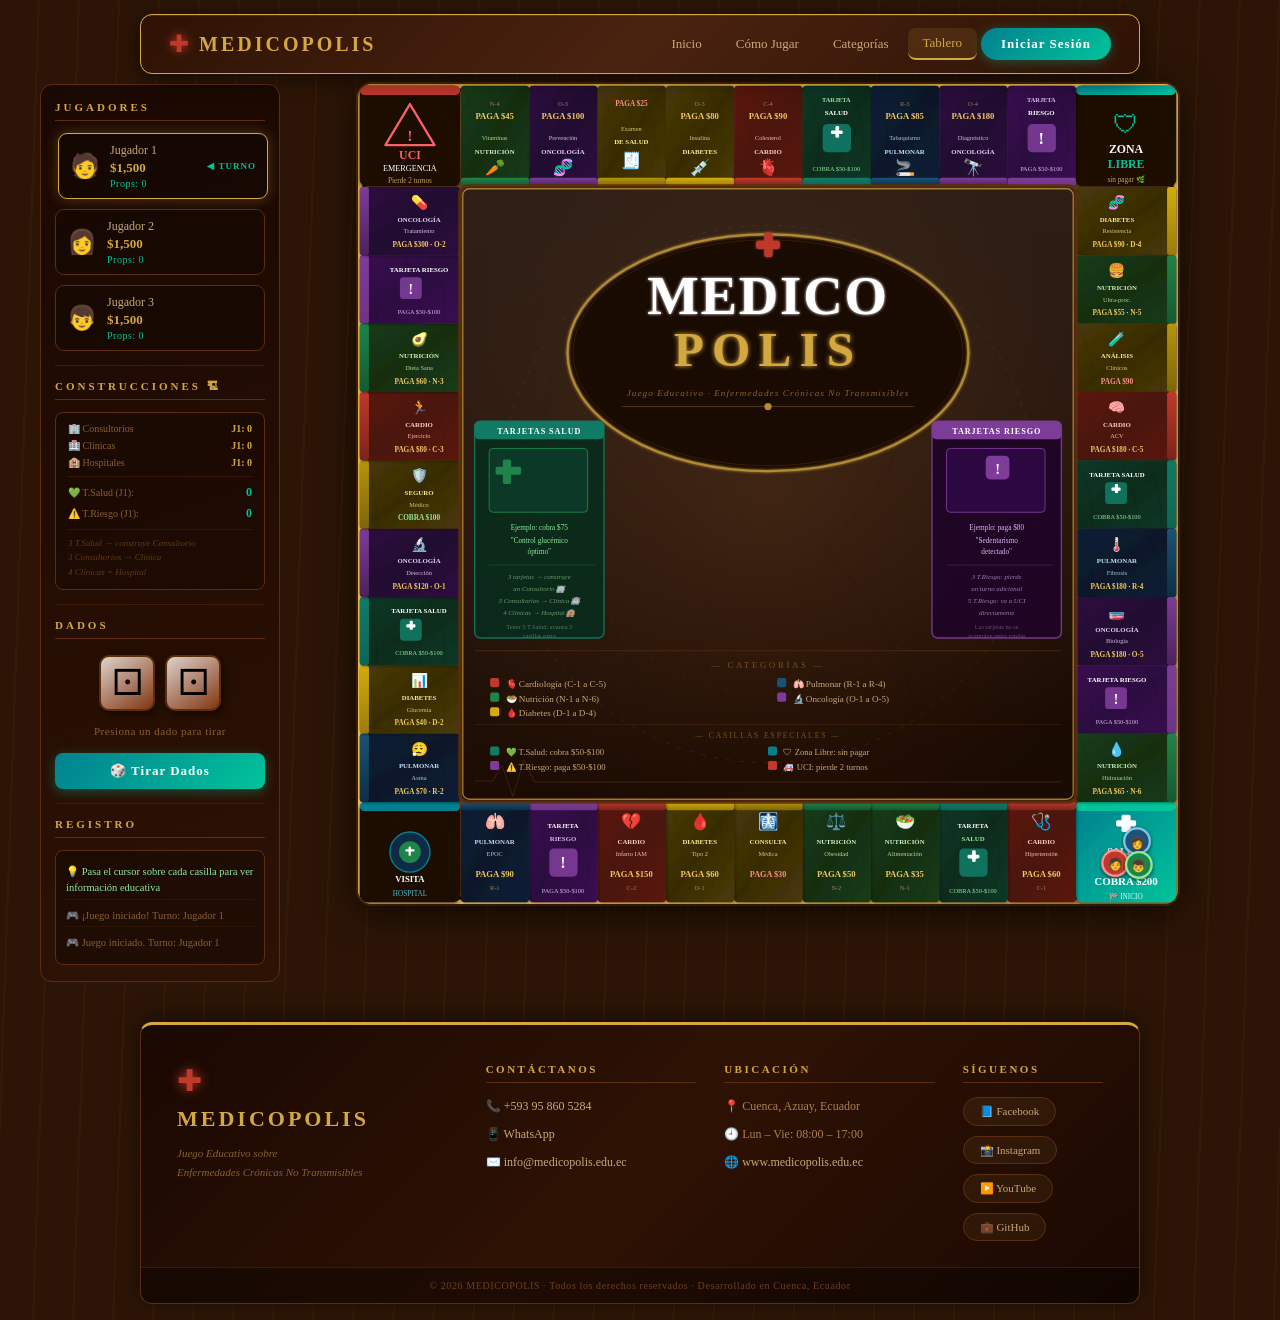
==== commit 1b50a629: "cambios en el tablero, 4 casillas mas" ====
--- a/tablero.html
+++ b/tablero.html
@@ -25,10 +25,13 @@
   <button class="nav-hamburger" onclick="document.getElementById('navLinks').classList.toggle('open')">☰</button>
 </nav>
 
+<!-- TOOLTIP EDUCATIVO -->
+<div id="squareTip" class="square-tooltip"></div>
+
 <!-- GAME LAYOUT -->
 <div class="game-layout">
 
-  <!-- PANEL IZQUIERDO: jugadores y turno -->
+  <!-- PANEL IZQUIERDO -->
   <aside class="side-panel left-panel">
     <h3 class="panel-title">Jugadores</h3>
 
@@ -37,6 +40,7 @@
       <div class="player-info">
         <span class="player-name">Jugador 1</span>
         <span class="player-money" id="p0money">$1,500</span>
+        <span class="player-props" id="p0props">Props: 0</span>
       </div>
       <div class="turn-indicator" id="p0turn">◀ TURNO</div>
     </div>
@@ -46,6 +50,7 @@
       <div class="player-info">
         <span class="player-name">Jugador 2</span>
         <span class="player-money" id="p1money">$1,500</span>
+        <span class="player-props" id="p1props">Props: 0</span>
       </div>
       <div class="turn-indicator hidden" id="p1turn">◀ TURNO</div>
     </div>
@@ -55,8 +60,40 @@
       <div class="player-info">
         <span class="player-name">Jugador 3</span>
         <span class="player-money" id="p2money">$1,500</span>
+        <span class="player-props" id="p2props">Props: 0</span>
       </div>
       <div class="turn-indicator hidden" id="p2turn">◀ TURNO</div>
+    </div>
+
+    <div class="panel-sep"></div>
+
+    <!-- CONSTRUCCIÓN -->
+    <h3 class="panel-title">Construcciones 🏗</h3>
+    <div class="build-info" id="buildInfo">
+      <div class="build-row">
+        <span class="build-label">🏢 Consultorios</span>
+        <span class="build-val" id="bConsult0">J1: 0</span>
+      </div>
+      <div class="build-row">
+        <span class="build-label">🏥 Clínicas</span>
+        <span class="build-val" id="bClinic0">J1: 0</span>
+      </div>
+      <div class="build-row">
+        <span class="build-label">🏨 Hospitales</span>
+        <span class="build-val" id="bHosp0">J1: 0</span>
+      </div>
+      <div class="build-sep"></div>
+      <div class="tarjetas-row">
+        <span>💚 T.Salud (J1):</span><span id="tSalud0" class="t-count">0</span>
+      </div>
+      <div class="tarjetas-row">
+        <span>⚠️ T.Riesgo (J1):</span><span id="tRiesgo0" class="t-count">0</span>
+      </div>
+      <div class="build-note">
+        3 T.Salud → construye Consultorio<br>
+        3 Consultorios → Clínica<br>
+        4 Clínicas = Hospital
+      </div>
     </div>
 
     <div class="panel-sep"></div>
@@ -125,6 +162,7 @@
           <stop offset="50%"  stop-color="#F0C860"/>
           <stop offset="100%" stop-color="#B88828"/>
         </linearGradient>
+        <!-- Category fills -->
         <linearGradient id="wCardio" x1="0%" y1="0%" x2="100%" y2="100%">
           <stop offset="0%" stop-color="#5C1A10"/><stop offset="50%" stop-color="#4A1208"/><stop offset="100%" stop-color="#5C1A10"/>
         </linearGradient>
@@ -243,6 +281,7 @@
       <rect x="2"  y="2"  width="896" height="896" fill="none" stroke="url(#goldBorder)" stroke-width="5"   rx="13"/>
       <rect x="7"  y="7"  width="886" height="886" fill="none" stroke="#2E1204"          stroke-width="3"   rx="10"/>
       <rect x="11" y="11" width="878" height="878" fill="none" stroke="#D4A840"          stroke-width="1.2" rx="8" opacity="0.7"/>
+      <!-- corner rivets -->
       <circle cx="22"  cy="22"  r="8" fill="#5C2E0E" stroke="#D4A840" stroke-width="1.5"/>
       <circle cx="22"  cy="22"  r="3" fill="#D4A840"/>
       <circle cx="878" cy="22"  r="8" fill="#5C2E0E" stroke="#D4A840" stroke-width="1.5"/>
@@ -252,18 +291,23 @@
       <circle cx="878" cy="878" r="8" fill="#5C2E0E" stroke="#D4A840" stroke-width="1.5"/>
       <circle cx="878" cy="878" r="3" fill="#D4A840"/>
 
-      <!-- CORNERS -->
-      <g transform="translate(788,788)">
+      <!-- ═══════════════════════════════
+           CORNERS
+      ═══════════════════════════════ -->
+      <!-- SALIDA (bottom-right) sq 0 -->
+      <g id="sq0" class="sq-hover" data-sq="0" transform="translate(788,788)">
         <rect width="110" height="110" fill="url(#cornerTeal)" rx="7" filter="url(#shadow)"/>
         <rect x="0" y="0" width="110" height="10" fill="#02C39A" rx="5"/>
-        <rect x="44" y="24" width="22" height="7" fill="white" rx="2"/>
-        <rect x="50" y="18" width="10" height="19" fill="white" rx="2"/>
-        <text x="55" y="60"  text-anchor="middle" fill="white"  font-size="11" font-family="Georgia" font-weight="bold">SALIDA</text>
-        <text x="55" y="76"  text-anchor="middle" fill="#d0fff5" font-size="9"  font-family="Georgia">AL PASAR</text>
-        <text x="55" y="93"  text-anchor="middle" fill="white"  font-size="12" font-family="Georgia" font-weight="bold">COBRA $200</text>
-        <text x="55" y="107" text-anchor="middle" fill="#d0fff5" font-size="8"  font-family="Georgia">🏥 INICIO</text>
-      </g>
-      <g transform="translate(2,788)">
+        <rect x="44" y="20" width="22" height="7"  fill="white" rx="2"/>
+        <rect x="50" y="14" width="10" height="19" fill="white" rx="2"/>
+        <text x="55" y="58"  text-anchor="middle" fill="white"  font-size="11" font-family="Georgia" font-weight="bold">SALIDA</text>
+        <text x="55" y="74"  text-anchor="middle" fill="#d0fff5" font-size="9"  font-family="Georgia">AL PASAR</text>
+        <text x="55" y="91"  text-anchor="middle" fill="white"  font-size="12" font-family="Georgia" font-weight="bold">COBRA $200</text>
+        <text x="55" y="106" text-anchor="middle" fill="#d0fff5" font-size="8"  font-family="Georgia">🏁 INICIO</text>
+      </g>
+
+      <!-- VISITA HOSPITAL (bottom-left) sq 10 -->
+      <g id="sq10" class="sq-hover" data-sq="10" transform="translate(2,788)">
         <rect width="110" height="110" fill="#1A0A02" rx="7" filter="url(#shadow)"/>
         <rect width="110" height="110" fill="url(#grainPat)" rx="7" opacity="0.5"/>
         <rect x="0" y="0" width="110" height="10" fill="#028090" rx="5"/>
@@ -271,74 +315,464 @@
         <circle cx="55" cy="55" r="12" fill="#1E8449"/>
         <rect x="50" y="52" width="10" height="2.5" fill="white" rx="1"/>
         <rect x="53.5" y="49" width="2.5" height="10" fill="white" rx="1"/>
-        <text x="55" y="90"  text-anchor="middle" fill="white"   font-size="9.5" font-family="Georgia" font-weight="bold">VISITA</text>
+        <text x="55" y="88"  text-anchor="middle" fill="white"   font-size="9.5" font-family="Georgia" font-weight="bold">VISITA</text>
         <text x="55" y="103" text-anchor="middle" fill="#4ab8c8"  font-size="8"   font-family="Georgia">HOSPITAL</text>
       </g>
-      <g transform="translate(2,2)">
+
+      <!-- UCI (top-left) sq 20 -->
+      <g id="sq20" class="sq-hover" data-sq="20" transform="translate(2,2)">
         <rect width="110" height="110" fill="#1A0A02" rx="7" filter="url(#shadow)"/>
         <rect width="110" height="110" fill="url(#grainPat)" rx="7" opacity="0.4"/>
         <rect x="0" y="0" width="110" height="10" fill="#C0392B" rx="5"/>
-        <polygon points="55,22 80,62 30,62" fill="none" stroke="#F96167" stroke-width="2.5" stroke-linejoin="round"/>
-        <text x="55" y="57"  text-anchor="middle" fill="#F96167" font-size="16" font-weight="bold">!</text>
-        <text x="55" y="78"  text-anchor="middle" fill="#F96167" font-size="13" font-family="Georgia" font-weight="bold">UCI</text>
-        <text x="55" y="92"  text-anchor="middle" fill="white"   font-size="9"  font-family="Georgia">EMERGENCIA</text>
-        <text x="55" y="106" text-anchor="middle" fill="#C8A060"  font-size="8"  font-family="Georgia">Pierde 2 turnos</text>
-      </g>
-      <g transform="translate(788,2)">
+        <polygon points="55,20 82,65 28,65" fill="none" stroke="#F96167" stroke-width="2.5" stroke-linejoin="round"/>
+        <text x="55" y="61"  text-anchor="middle" fill="#F96167" font-size="16" font-weight="bold">!</text>
+        <text x="55" y="80"  text-anchor="middle" fill="#F96167" font-size="13" font-family="Georgia" font-weight="bold">UCI</text>
+        <text x="55" y="94"  text-anchor="middle" fill="white"   font-size="9"  font-family="Georgia">EMERGENCIA</text>
+        <text x="55" y="107" text-anchor="middle" fill="#C8A060"  font-size="8"  font-family="Georgia">Pierde 2 turnos</text>
+      </g>
+
+      <!-- ZONA LIBRE (top-right) sq 30 -->
+      <g id="sq30" class="sq-hover" data-sq="30" transform="translate(788,2)">
         <rect width="110" height="110" fill="#1A0A02" rx="7" filter="url(#shadow)"/>
         <rect width="110" height="110" fill="url(#grainPat)" rx="7" opacity="0.4"/>
         <rect x="0" y="0" width="110" height="10" fill="url(#cornerTeal)" rx="5"/>
-        <text x="55" y="50"  text-anchor="middle" fill="#02C39A" font-size="26">🛡</text>
-        <text x="55" y="72"  text-anchor="middle" fill="white"   font-size="13" font-family="Georgia" font-weight="bold">ZONA</text>
-        <text x="55" y="88"  text-anchor="middle" fill="#02C39A" font-size="13" font-family="Georgia" font-weight="bold">LIBRE</text>
-        <text x="55" y="104" text-anchor="middle" fill="#C8A060"  font-size="8"  font-family="Georgia">sin pagar 🌿</text>
-      </g>
-
-      <!-- BOTTOM ROW -->
-      <g transform="translate(713,788)"><rect width="75" height="110" fill="url(#wCardio)" rx="4" filter="url(#innerShadow)"/><rect width="75" height="110" fill="url(#grainCardio)" rx="4" opacity="0.6"/><rect x="0" y="0" width="75" height="9" fill="url(#gCardio)" rx="3"/><text x="37" y="28" text-anchor="middle" fill="#ff9090" font-size="17">❤</text><text x="37" y="48" text-anchor="middle" fill="#FFD0C0" font-size="8" font-family="Georgia" font-weight="bold">CARDIO</text><text x="37" y="61" text-anchor="middle" fill="#FFB8A8" font-size="7" font-family="Georgia">Hipertensión</text><text x="37" y="87" text-anchor="middle" fill="#F0C860" font-size="10" font-weight="bold" font-family="Georgia">$60</text><text x="37" y="103" text-anchor="middle" fill="#A08060" font-size="7" font-family="Georgia">C-1</text></g>
-      <g transform="translate(638,788)"><rect width="75" height="110" fill="url(#wSalud)" rx="4" filter="url(#innerShadow)"/><rect width="75" height="110" fill="url(#grainSalud)" rx="4" opacity="0.6"/><rect x="0" y="0" width="75" height="9" fill="url(#gSalud)" rx="3"/><text x="37" y="30" text-anchor="middle" fill="white" font-size="8" font-family="Georgia" font-weight="bold">TARJETA</text><text x="37" y="44" text-anchor="middle" fill="#90E8A0" font-size="8" font-family="Georgia" font-weight="bold">SALUD</text><rect x="22" y="52" width="31" height="31" fill="#117A65" rx="5" opacity="0.9"/><rect x="31" y="59" width="13" height="4" fill="white" rx="1.5"/><rect x="36" y="54" width="4" height="13" fill="white" rx="1.5"/><text x="37" y="100" text-anchor="middle" fill="#90E8A0" font-size="7" font-family="Georgia">Beneficio (+)</text></g>
-      <g transform="translate(563,788)"><rect width="75" height="110" fill="url(#wNutri)" rx="4" filter="url(#innerShadow)"/><rect width="75" height="110" fill="url(#grainNutri)" rx="4" opacity="0.6"/><rect x="0" y="0" width="75" height="9" fill="url(#gNutri)" rx="3"/><text x="37" y="28" text-anchor="middle" fill="#90E898" font-size="16">🥦</text><text x="37" y="48" text-anchor="middle" fill="#C8F0C0" font-size="8" font-family="Georgia" font-weight="bold">NUTRICIÓN</text><text x="37" y="61" text-anchor="middle" fill="#A8D8A0" font-size="7" font-family="Georgia">Alimentación</text><text x="37" y="87" text-anchor="middle" fill="#F0C860" font-size="10" font-weight="bold" font-family="Georgia">$35</text><text x="37" y="103" text-anchor="middle" fill="#A08060" font-size="7" font-family="Georgia">N-1</text></g>
-      <g transform="translate(488,788)"><rect width="75" height="110" fill="url(#wNutri)" rx="4" filter="url(#innerShadow)"/><rect width="75" height="110" fill="url(#grainNutri)" rx="4" opacity="0.6"/><rect x="0" y="0" width="75" height="9" fill="url(#gNutri)" rx="3"/><text x="37" y="28" text-anchor="middle" fill="#90E898" font-size="16">🥗</text><text x="37" y="48" text-anchor="middle" fill="#C8F0C0" font-size="8" font-family="Georgia" font-weight="bold">NUTRICIÓN</text><text x="37" y="61" text-anchor="middle" fill="#A8D8A0" font-size="7" font-family="Georgia">Obesidad</text><text x="37" y="87" text-anchor="middle" fill="#F0C860" font-size="10" font-weight="bold" font-family="Georgia">$50</text><text x="37" y="103" text-anchor="middle" fill="#A08060" font-size="7" font-family="Georgia">N-2</text></g>
-      <g transform="translate(413,788)"><rect width="75" height="110" fill="url(#wPago)" rx="4" filter="url(#innerShadow)"/><rect width="75" height="110" fill="url(#grainPago)" rx="4" opacity="0.6"/><rect x="0" y="0" width="75" height="9" fill="url(#gPago)" rx="3"/><text x="37" y="28" text-anchor="middle" fill="#F8E890" font-size="16">💊</text><text x="37" y="48" text-anchor="middle" fill="#F8E890" font-size="8" font-family="Georgia" font-weight="bold">CONSULTA</text><text x="37" y="61" text-anchor="middle" fill="#D8C870" font-size="7" font-family="Georgia">Médica</text><text x="37" y="87" text-anchor="middle" fill="#E8C840" font-size="9" font-weight="bold" font-family="Georgia">PAGA $30</text></g>
-      <g transform="translate(338,788)"><rect width="75" height="110" fill="url(#wDiab)" rx="4" filter="url(#innerShadow)"/><rect width="75" height="110" fill="url(#grainDiab)" rx="4" opacity="0.6"/><rect x="0" y="0" width="75" height="9" fill="url(#gDiab)" rx="3"/><text x="37" y="28" text-anchor="middle" fill="#F8E898" font-size="16">🩸</text><text x="37" y="48" text-anchor="middle" fill="#F8E898" font-size="8" font-family="Georgia" font-weight="bold">DIABETES</text><text x="37" y="61" text-anchor="middle" fill="#D8C878" font-size="7" font-family="Georgia">Tipo 2</text><text x="37" y="87" text-anchor="middle" fill="#F0C860" font-size="10" font-weight="bold" font-family="Georgia">$60</text><text x="37" y="103" text-anchor="middle" fill="#A08060" font-size="7" font-family="Georgia">D-1</text></g>
-      <g transform="translate(263,788)"><rect width="75" height="110" fill="url(#wCardio)" rx="4" filter="url(#innerShadow)"/><rect width="75" height="110" fill="url(#grainCardio)" rx="4" opacity="0.6"/><rect x="0" y="0" width="75" height="9" fill="url(#gCardio)" rx="3"/><text x="37" y="28" text-anchor="middle" fill="#FF9090" font-size="16">🫀</text><text x="37" y="48" text-anchor="middle" fill="#FFD0C0" font-size="8" font-family="Georgia" font-weight="bold">CARDIO</text><text x="37" y="61" text-anchor="middle" fill="#FFB8A8" font-size="7" font-family="Georgia">Infarto</text><text x="37" y="87" text-anchor="middle" fill="#F0C860" font-size="10" font-weight="bold" font-family="Georgia">$150</text><text x="37" y="103" text-anchor="middle" fill="#A08060" font-size="7" font-family="Georgia">C-2</text></g>
-      <g transform="translate(188,788)"><rect width="75" height="110" fill="url(#wRiesgo)" rx="4" filter="url(#innerShadow)"/><rect width="75" height="110" fill="url(#grainRiesgo)" rx="4" opacity="0.6"/><rect x="0" y="0" width="75" height="9" fill="url(#gRiesgo)" rx="3"/><text x="37" y="30" text-anchor="middle" fill="white" font-size="8" font-family="Georgia" font-weight="bold">TARJETA</text><text x="37" y="44" text-anchor="middle" fill="#D8B8F0" font-size="8" font-family="Georgia" font-weight="bold">RIESGO</text><rect x="22" y="52" width="31" height="31" fill="#7D3C98" rx="5" opacity="0.9"/><text x="37" y="74" text-anchor="middle" fill="white" font-size="18" font-weight="bold">!</text><text x="37" y="100" text-anchor="middle" fill="#D8B8F0" font-size="7" font-family="Georgia">Penalidad (!)</text></g>
-      <g transform="translate(113,788)"><rect width="75" height="110" fill="url(#wResp)" rx="4" filter="url(#innerShadow)"/><rect width="75" height="110" fill="url(#grainResp)" rx="4" opacity="0.6"/><rect x="0" y="0" width="75" height="9" fill="url(#gResp)" rx="3"/><text x="37" y="28" text-anchor="middle" fill="#A8D8F8" font-size="16">🫁</text><text x="37" y="48" text-anchor="middle" fill="#C0E0F8" font-size="8" font-family="Georgia" font-weight="bold">PULMONAR</text><text x="37" y="61" text-anchor="middle" fill="#A0C8E8" font-size="7" font-family="Georgia">EPOC</text><text x="37" y="87" text-anchor="middle" fill="#F0C860" font-size="10" font-weight="bold" font-family="Georgia">$90</text><text x="37" y="103" text-anchor="middle" fill="#A08060" font-size="7" font-family="Georgia">R-1</text></g>
-
-      <!-- TOP ROW -->
-      <g transform="translate(113,2)"><rect width="75" height="110" fill="url(#wNutri)" rx="4" filter="url(#innerShadow)"/><rect width="75" height="110" fill="url(#grainNutri)" rx="4" opacity="0.6"/><rect x="0" y="101" width="75" height="9" fill="url(#gNutri)" rx="3"/><text x="37" y="24" text-anchor="middle" fill="#A08060" font-size="7" font-family="Georgia">N-4</text><text x="37" y="38" text-anchor="middle" fill="#F0C860" font-size="10" font-weight="bold" font-family="Georgia">$45</text><text x="37" y="62" text-anchor="middle" fill="#A8D8A0" font-size="7" font-family="Georgia">Vitaminas</text><text x="37" y="77" text-anchor="middle" fill="#C8F0C0" font-size="8" font-family="Georgia" font-weight="bold">NUTRICIÓN</text><text x="37" y="97" text-anchor="middle" fill="#90E898" font-size="14">🥕</text></g>
-      <g transform="translate(188,2)"><rect width="75" height="110" fill="url(#wOnco)" rx="4" filter="url(#innerShadow)"/><rect width="75" height="110" fill="url(#grainOnco)" rx="4" opacity="0.6"/><rect x="0" y="101" width="75" height="9" fill="url(#gOnco)" rx="3"/><text x="37" y="24" text-anchor="middle" fill="#A08060" font-size="7" font-family="Georgia">O-3</text><text x="37" y="38" text-anchor="middle" fill="#F0C860" font-size="10" font-weight="bold" font-family="Georgia">$100</text><text x="37" y="62" text-anchor="middle" fill="#D8B8F0" font-size="7" font-family="Georgia">Prevención</text><text x="37" y="77" text-anchor="middle" fill="#E8D0FF" font-size="8" font-family="Georgia" font-weight="bold">ONCOLOGÍA</text><text x="37" y="97" text-anchor="middle" fill="#D8B8F0" font-size="14">🧬</text></g>
-      <g transform="translate(263,2)"><rect width="75" height="110" fill="url(#wPago)" rx="4" filter="url(#innerShadow)"/><rect width="75" height="110" fill="url(#grainPago)" rx="4" opacity="0.6"/><rect x="0" y="101" width="75" height="9" fill="url(#gPago)" rx="3"/><text x="37" y="24" text-anchor="middle" fill="#E8C840" font-size="8" font-family="Georgia" font-weight="bold">PAGA $25</text><text x="37" y="51" text-anchor="middle" fill="#D8C870" font-size="7" font-family="Georgia">Examen</text><text x="37" y="65" text-anchor="middle" fill="#F8E890" font-size="8" font-family="Georgia" font-weight="bold">DE SALUD</text><text x="37" y="89" text-anchor="middle" fill="#F8E890" font-size="14">🧾</text></g>
-      <g transform="translate(338,2)"><rect width="75" height="110" fill="url(#wDiab)" rx="4" filter="url(#innerShadow)"/><rect width="75" height="110" fill="url(#grainDiab)" rx="4" opacity="0.6"/><rect x="0" y="101" width="75" height="9" fill="url(#gDiab)" rx="3"/><text x="37" y="24" text-anchor="middle" fill="#A08060" font-size="7" font-family="Georgia">D-3</text><text x="37" y="38" text-anchor="middle" fill="#F0C860" font-size="10" font-weight="bold" font-family="Georgia">$80</text><text x="37" y="62" text-anchor="middle" fill="#D8C878" font-size="7" font-family="Georgia">Insulina</text><text x="37" y="77" text-anchor="middle" fill="#F8E898" font-size="8" font-family="Georgia" font-weight="bold">DIABETES</text><text x="37" y="97" text-anchor="middle" fill="#F8E898" font-size="14">💉</text></g>
-      <g transform="translate(413,2)"><rect width="75" height="110" fill="url(#wCardio)" rx="4" filter="url(#innerShadow)"/><rect width="75" height="110" fill="url(#grainCardio)" rx="4" opacity="0.6"/><rect x="0" y="101" width="75" height="9" fill="url(#gCardio)" rx="3"/><text x="37" y="24" text-anchor="middle" fill="#A08060" font-size="7" font-family="Georgia">C-4</text><text x="37" y="38" text-anchor="middle" fill="#F0C860" font-size="10" font-weight="bold" font-family="Georgia">$90</text><text x="37" y="62" text-anchor="middle" fill="#FFB8A8" font-size="7" font-family="Georgia">Colesterol</text><text x="37" y="77" text-anchor="middle" fill="#FFD0C0" font-size="8" font-family="Georgia" font-weight="bold">CARDIO</text><text x="37" y="97" text-anchor="middle" fill="#FF9090" font-size="14">💓</text></g>
-      <g transform="translate(488,2)"><rect width="75" height="110" fill="url(#wSalud)" rx="4" filter="url(#innerShadow)"/><rect width="75" height="110" fill="url(#grainSalud)" rx="4" opacity="0.6"/><rect x="0" y="101" width="75" height="9" fill="url(#gSalud)" rx="3"/><text x="37" y="20" text-anchor="middle" fill="#90E8A0" font-size="7" font-family="Georgia" font-weight="bold">TARJETA</text><text x="37" y="34" text-anchor="middle" fill="white" font-size="8" font-family="Georgia" font-weight="bold">SALUD</text><rect x="22" y="44" width="31" height="31" fill="#117A65" rx="5" opacity="0.9"/><rect x="31" y="51" width="13" height="4" fill="white" rx="1.5"/><rect x="36" y="46" width="4" height="13" fill="white" rx="1.5"/><text x="37" y="94" text-anchor="middle" fill="#90E8A0" font-size="7" font-family="Georgia">Beneficio (+)</text></g>
-      <g transform="translate(563,2)"><rect width="75" height="110" fill="url(#wResp)" rx="4" filter="url(#innerShadow)"/><rect width="75" height="110" fill="url(#grainResp)" rx="4" opacity="0.6"/><rect x="0" y="101" width="75" height="9" fill="url(#gResp)" rx="3"/><text x="37" y="24" text-anchor="middle" fill="#A08060" font-size="7" font-family="Georgia">R-3</text><text x="37" y="38" text-anchor="middle" fill="#F0C860" font-size="10" font-weight="bold" font-family="Georgia">$85</text><text x="37" y="62" text-anchor="middle" fill="#A0C8E8" font-size="7" font-family="Georgia">Tabaquismo</text><text x="37" y="77" text-anchor="middle" fill="#C0E0F8" font-size="8" font-family="Georgia" font-weight="bold">PULMONAR</text><text x="37" y="97" text-anchor="middle" fill="#A8D8F8" font-size="14">🌬</text></g>
-      <g transform="translate(638,2)"><rect width="75" height="110" fill="url(#wOnco)" rx="4" filter="url(#innerShadow)"/><rect width="75" height="110" fill="url(#grainOnco)" rx="4" opacity="0.6"/><rect x="0" y="101" width="75" height="9" fill="url(#gOnco)" rx="3"/><text x="37" y="24" text-anchor="middle" fill="#A08060" font-size="7" font-family="Georgia">O-4</text><text x="37" y="38" text-anchor="middle" fill="#F0C860" font-size="10" font-weight="bold" font-family="Georgia">$180</text><text x="37" y="62" text-anchor="middle" fill="#D8B8F0" font-size="7" font-family="Georgia">Diagnóst.</text><text x="37" y="77" text-anchor="middle" fill="#E8D0FF" font-size="8" font-family="Georgia" font-weight="bold">ONCOLOGÍA</text><text x="37" y="97" text-anchor="middle" fill="#D8B8F0" font-size="14">⚕</text></g>
-      <g transform="translate(713,2)"><rect width="75" height="110" fill="url(#wRiesgo)" rx="4" filter="url(#innerShadow)"/><rect width="75" height="110" fill="url(#grainRiesgo)" rx="4" opacity="0.6"/><rect x="0" y="101" width="75" height="9" fill="url(#gRiesgo)" rx="3"/><text x="37" y="20" text-anchor="middle" fill="#D8B8F0" font-size="7" font-family="Georgia" font-weight="bold">TARJETA</text><text x="37" y="34" text-anchor="middle" fill="white" font-size="8" font-family="Georgia" font-weight="bold">RIESGO</text><rect x="22" y="44" width="31" height="31" fill="#7D3C98" rx="5" opacity="0.9"/><text x="37" y="66" text-anchor="middle" fill="white" font-size="18" font-weight="bold">!</text><text x="37" y="94" text-anchor="middle" fill="#D8B8F0" font-size="7" font-family="Georgia">Penalidad (!)</text></g>
-
-      <!-- LEFT COL -->
-      <g transform="translate(2,713)"><rect width="110" height="75" fill="url(#wResp)" rx="4" filter="url(#innerShadow)"/><rect width="110" height="75" fill="url(#grainResp)" rx="4" opacity="0.6"/><rect x="0" y="0" width="10" height="75" fill="url(#gResp)" rx="3"/><text x="65" y="23" text-anchor="middle" fill="#A8D8F8" font-size="14">🫁</text><text x="65" y="40" text-anchor="middle" fill="#C0E0F8" font-size="8" font-family="Georgia" font-weight="bold">PULMONAR</text><text x="65" y="53" text-anchor="middle" fill="#A0C8E8" font-size="7" font-family="Georgia">Asma</text><text x="65" y="68" text-anchor="middle" fill="#F0C860" font-size="8.5" font-weight="bold" font-family="Georgia">$70 · R-2</text></g>
-      <g transform="translate(2,638)"><rect width="110" height="75" fill="url(#wDiab)" rx="4" filter="url(#innerShadow)"/><rect width="110" height="75" fill="url(#grainDiab)" rx="4" opacity="0.6"/><rect x="0" y="0" width="10" height="75" fill="url(#gDiab)" rx="3"/><text x="65" y="23" text-anchor="middle" fill="#F8E898" font-size="14">🩺</text><text x="65" y="40" text-anchor="middle" fill="#F8E898" font-size="8" font-family="Georgia" font-weight="bold">DIABETES</text><text x="65" y="53" text-anchor="middle" fill="#D8C878" font-size="7" font-family="Georgia">Glucemia</text><text x="65" y="68" text-anchor="middle" fill="#F0C860" font-size="8.5" font-weight="bold" font-family="Georgia">$40 · D-2</text></g>
-      <g transform="translate(2,563)"><rect width="110" height="75" fill="url(#wSalud)" rx="4" filter="url(#innerShadow)"/><rect width="110" height="75" fill="url(#grainSalud)" rx="4" opacity="0.6"/><rect x="0" y="0" width="10" height="75" fill="url(#gSalud)" rx="3"/><text x="65" y="20" text-anchor="middle" fill="white" font-size="8" font-family="Georgia" font-weight="bold">TARJETA SALUD</text><rect x="44" y="27" width="24" height="24" fill="#117A65" rx="4" opacity="0.9"/><rect x="51" y="32" width="10" height="3.5" fill="white" rx="1"/><rect x="54.7" y="28" width="3.5" height="10" fill="white" rx="1"/><text x="65" y="66" text-anchor="middle" fill="#90E8A0" font-size="7.5" font-family="Georgia">Beneficio (+)</text></g>
-      <g transform="translate(2,488)"><rect width="110" height="75" fill="url(#wOnco)" rx="4" filter="url(#innerShadow)"/><rect width="110" height="75" fill="url(#grainOnco)" rx="4" opacity="0.6"/><rect x="0" y="0" width="10" height="75" fill="url(#gOnco)" rx="3"/><text x="65" y="23" text-anchor="middle" fill="#D8B8F0" font-size="14">🔬</text><text x="65" y="40" text-anchor="middle" fill="#E8D0FF" font-size="8" font-family="Georgia" font-weight="bold">ONCOLOGÍA</text><text x="65" y="53" text-anchor="middle" fill="#D8B8F0" font-size="7" font-family="Georgia">Detección</text><text x="65" y="68" text-anchor="middle" fill="#F0C860" font-size="8.5" font-weight="bold" font-family="Georgia">$120 · O-1</text></g>
-      <g transform="translate(2,413)"><rect width="110" height="75" fill="url(#wPago)" rx="4" filter="url(#innerShadow)"/><rect width="110" height="75" fill="url(#grainPago)" rx="4" opacity="0.6"/><rect x="0" y="0" width="10" height="75" fill="url(#gPago)" rx="3"/><text x="65" y="23" text-anchor="middle" fill="#F8E890" font-size="14">💰</text><text x="65" y="40" text-anchor="middle" fill="#F8E890" font-size="8" font-family="Georgia" font-weight="bold">SEGURO</text><text x="65" y="53" text-anchor="middle" fill="#D8C870" font-size="7" font-family="Georgia">Médico</text><text x="65" y="68" text-anchor="middle" fill="#E8C840" font-size="8.5" font-weight="bold" font-family="Georgia">COBRA $100</text></g>
-      <g transform="translate(2,338)"><rect width="110" height="75" fill="url(#wCardio)" rx="4" filter="url(#innerShadow)"/><rect width="110" height="75" fill="url(#grainCardio)" rx="4" opacity="0.6"/><rect x="0" y="0" width="10" height="75" fill="url(#gCardio)" rx="3"/><text x="65" y="23" text-anchor="middle" fill="#FF9090" font-size="14">🏃</text><text x="65" y="40" text-anchor="middle" fill="#FFD0C0" font-size="8" font-family="Georgia" font-weight="bold">CARDIO</text><text x="65" y="53" text-anchor="middle" fill="#FFB8A8" font-size="7" font-family="Georgia">Ejercicio</text><text x="65" y="68" text-anchor="middle" fill="#F0C860" font-size="8.5" font-weight="bold" font-family="Georgia">$80 · C-3</text></g>
-      <g transform="translate(2,263)"><rect width="110" height="75" fill="url(#wNutri)" rx="4" filter="url(#innerShadow)"/><rect width="110" height="75" fill="url(#grainNutri)" rx="4" opacity="0.6"/><rect x="0" y="0" width="10" height="75" fill="url(#gNutri)" rx="3"/><text x="65" y="23" text-anchor="middle" fill="#90E898" font-size="14">🥑</text><text x="65" y="40" text-anchor="middle" fill="#C8F0C0" font-size="8" font-family="Georgia" font-weight="bold">NUTRICIÓN</text><text x="65" y="53" text-anchor="middle" fill="#A8D8A0" font-size="7" font-family="Georgia">Dieta Sana</text><text x="65" y="68" text-anchor="middle" fill="#F0C860" font-size="8.5" font-weight="bold" font-family="Georgia">$60 · N-3</text></g>
-      <g transform="translate(2,188)"><rect width="110" height="75" fill="url(#wRiesgo)" rx="4" filter="url(#innerShadow)"/><rect width="110" height="75" fill="url(#grainRiesgo)" rx="4" opacity="0.6"/><rect x="0" y="0" width="10" height="75" fill="url(#gRiesgo)" rx="3"/><text x="65" y="20" text-anchor="middle" fill="white" font-size="8" font-family="Georgia" font-weight="bold">TARJETA RIESGO</text><rect x="44" y="27" width="24" height="24" fill="#7D3C98" rx="4" opacity="0.9"/><text x="56" y="45" text-anchor="middle" fill="white" font-size="15" font-weight="bold">!</text><text x="65" y="66" text-anchor="middle" fill="#D8B8F0" font-size="7.5" font-family="Georgia">Penalidad (!)</text></g>
-      <g transform="translate(2,113)"><rect width="110" height="75" fill="url(#wOnco)" rx="4" filter="url(#innerShadow)"/><rect width="110" height="75" fill="url(#grainOnco)" rx="4" opacity="0.6"/><rect x="0" y="0" width="10" height="75" fill="url(#gOnco)" rx="3"/><text x="65" y="23" text-anchor="middle" fill="#D8B8F0" font-size="14">🔬</text><text x="65" y="40" text-anchor="middle" fill="#E8D0FF" font-size="8" font-family="Georgia" font-weight="bold">ONCOLOGÍA</text><text x="65" y="53" text-anchor="middle" fill="#D8B8F0" font-size="7" font-family="Georgia">Tratamiento</text><text x="65" y="68" text-anchor="middle" fill="#F0C860" font-size="8.5" font-weight="bold" font-family="Georgia">$300 · O-2</text></g>
-
-      <!-- RIGHT COL -->
-      <g transform="translate(788,113)"><rect width="110" height="75" fill="url(#wDiab)" rx="4" filter="url(#innerShadow)"/><rect width="110" height="75" fill="url(#grainDiab)" rx="4" opacity="0.6"/><rect x="100" y="0" width="10" height="75" fill="url(#gDiab)" rx="3"/><text x="45" y="23" text-anchor="middle" fill="#F8E898" font-size="14">🩸</text><text x="45" y="40" text-anchor="middle" fill="#F8E898" font-size="8" font-family="Georgia" font-weight="bold">DIABETES</text><text x="45" y="53" text-anchor="middle" fill="#D8C878" font-size="7" font-family="Georgia">Resistencia</text><text x="45" y="68" text-anchor="middle" fill="#F0C860" font-size="8.5" font-weight="bold" font-family="Georgia">$90 · D-4</text></g>
-      <g transform="translate(788,188)"><rect width="110" height="75" fill="url(#wNutri)" rx="4" filter="url(#innerShadow)"/><rect width="110" height="75" fill="url(#grainNutri)" rx="4" opacity="0.6"/><rect x="100" y="0" width="10" height="75" fill="url(#gNutri)" rx="3"/><text x="45" y="23" text-anchor="middle" fill="#90E898" font-size="14">🌽</text><text x="45" y="40" text-anchor="middle" fill="#C8F0C0" font-size="8" font-family="Georgia" font-weight="bold">NUTRICIÓN</text><text x="45" y="53" text-anchor="middle" fill="#A8D8A0" font-size="7" font-family="Georgia">Ultra-proc.</text><text x="45" y="68" text-anchor="middle" fill="#F0C860" font-size="8.5" font-weight="bold" font-family="Georgia">$55 · N-5</text></g>
-      <g transform="translate(788,263)"><rect width="110" height="75" fill="url(#wPago)" rx="4" filter="url(#innerShadow)"/><rect width="110" height="75" fill="url(#grainPago)" rx="4" opacity="0.6"/><rect x="100" y="0" width="10" height="75" fill="url(#gPago)" rx="3"/><text x="45" y="23" text-anchor="middle" fill="#F8E890" font-size="14">🧪</text><text x="45" y="40" text-anchor="middle" fill="#F8E890" font-size="8" font-family="Georgia" font-weight="bold">ANÁLISIS</text><text x="45" y="53" text-anchor="middle" fill="#D8C870" font-size="7" font-family="Georgia">Clínicos</text><text x="45" y="68" text-anchor="middle" fill="#E8C840" font-size="8.5" font-weight="bold" font-family="Georgia">PAGA $90</text></g>
-      <g transform="translate(788,338)"><rect width="110" height="75" fill="url(#wCardio)" rx="4" filter="url(#innerShadow)"/><rect width="110" height="75" fill="url(#grainCardio)" rx="4" opacity="0.6"/><rect x="100" y="0" width="10" height="75" fill="url(#gCardio)" rx="3"/><text x="45" y="23" text-anchor="middle" fill="#FF9090" font-size="14">💊</text><text x="45" y="40" text-anchor="middle" fill="#FFD0C0" font-size="8" font-family="Georgia" font-weight="bold">CARDIO</text><text x="45" y="53" text-anchor="middle" fill="#FFB8A8" font-size="7" font-family="Georgia">ACV</text><text x="45" y="68" text-anchor="middle" fill="#F0C860" font-size="8.5" font-weight="bold" font-family="Georgia">$180 · C-5</text></g>
-      <g transform="translate(788,413)"><rect width="110" height="75" fill="url(#wSalud)" rx="4" filter="url(#innerShadow)"/><rect width="110" height="75" fill="url(#grainSalud)" rx="4" opacity="0.6"/><rect x="100" y="0" width="10" height="75" fill="url(#gSalud)" rx="3"/><text x="45" y="20" text-anchor="middle" fill="white" font-size="8" font-family="Georgia" font-weight="bold">TARJETA SALUD</text><rect x="32" y="27" width="24" height="24" fill="#117A65" rx="4" opacity="0.9"/><rect x="39" y="32" width="10" height="3.5" fill="white" rx="1"/><rect x="42.7" y="28" width="3.5" height="10" fill="white" rx="1"/><text x="45" y="66" text-anchor="middle" fill="#90E8A0" font-size="7.5" font-family="Georgia">Beneficio (+)</text></g>
-      <g transform="translate(788,488)"><rect width="110" height="75" fill="url(#wResp)" rx="4" filter="url(#innerShadow)"/><rect width="110" height="75" fill="url(#grainResp)" rx="4" opacity="0.6"/><rect x="100" y="0" width="10" height="75" fill="url(#gResp)" rx="3"/><text x="45" y="23" text-anchor="middle" fill="#A8D8F8" font-size="14">🌡</text><text x="45" y="40" text-anchor="middle" fill="#C0E0F8" font-size="8" font-family="Georgia" font-weight="bold">PULMONAR</text><text x="45" y="53" text-anchor="middle" fill="#A0C8E8" font-size="7" font-family="Georgia">Fibrosis</text><text x="45" y="68" text-anchor="middle" fill="#F0C860" font-size="8.5" font-weight="bold" font-family="Georgia">$180 · R-4</text></g>
-      <g transform="translate(788,563)"><rect width="110" height="75" fill="url(#wOnco)" rx="4" filter="url(#innerShadow)"/><rect width="110" height="75" fill="url(#grainOnco)" rx="4" opacity="0.6"/><rect x="100" y="0" width="10" height="75" fill="url(#gOnco)" rx="3"/><text x="45" y="23" text-anchor="middle" fill="#D8B8F0" font-size="14">🧫</text><text x="45" y="40" text-anchor="middle" fill="#E8D0FF" font-size="8" font-family="Georgia" font-weight="bold">ONCOLOGÍA</text><text x="45" y="53" text-anchor="middle" fill="#D8B8F0" font-size="7" font-family="Georgia">Biología</text><text x="45" y="68" text-anchor="middle" fill="#F0C860" font-size="8.5" font-weight="bold" font-family="Georgia">$180 · O-5</text></g>
-      <g transform="translate(788,638)"><rect width="110" height="75" fill="url(#wRiesgo)" rx="4" filter="url(#innerShadow)"/><rect width="110" height="75" fill="url(#grainRiesgo)" rx="4" opacity="0.6"/><rect x="100" y="0" width="10" height="75" fill="url(#gRiesgo)" rx="3"/><text x="45" y="20" text-anchor="middle" fill="white" font-size="8" font-family="Georgia" font-weight="bold">TARJETA RIESGO</text><rect x="32" y="27" width="24" height="24" fill="#7D3C98" rx="4" opacity="0.9"/><text x="44" y="45" text-anchor="middle" fill="white" font-size="15" font-weight="bold">!</text><text x="45" y="66" text-anchor="middle" fill="#D8B8F0" font-size="7.5" font-family="Georgia">Penalidad (!)</text></g>
-      <g transform="translate(788,713)"><rect width="110" height="75" fill="url(#wNutri)" rx="4" filter="url(#innerShadow)"/><rect width="110" height="75" fill="url(#grainNutri)" rx="4" opacity="0.6"/><rect x="100" y="0" width="10" height="75" fill="url(#gNutri)" rx="3"/><text x="45" y="23" text-anchor="middle" fill="#90E898" font-size="14">💧</text><text x="45" y="40" text-anchor="middle" fill="#C8F0C0" font-size="8" font-family="Georgia" font-weight="bold">NUTRICIÓN</text><text x="45" y="53" text-anchor="middle" fill="#A8D8A0" font-size="7" font-family="Georgia">Hidratación</text><text x="45" y="68" text-anchor="middle" fill="#F0C860" font-size="8.5" font-weight="bold" font-family="Georgia">$65 · N-6</text></g>
-
-      <!-- CENTRO -->
+        <text x="55" y="52"  text-anchor="middle" fill="#02C39A" font-size="28">🛡</text>
+        <text x="55" y="74"  text-anchor="middle" fill="white"   font-size="13" font-family="Georgia" font-weight="bold">ZONA</text>
+        <text x="55" y="90"  text-anchor="middle" fill="#02C39A" font-size="13" font-family="Georgia" font-weight="bold">LIBRE</text>
+        <text x="55" y="106" text-anchor="middle" fill="#C8A060"  font-size="8"  font-family="Georgia">sin pagar 🌿</text>
+      </g>
+
+      <!-- ═══════════════════════════════
+           BOTTOM ROW (sq 1-9, right→left)
+      ═══════════════════════════════ -->
+      <!-- sq1 C-1 Hipertensión -->
+      <g id="sq1" class="sq-hover" data-sq="1" transform="translate(713,788)">
+        <rect width="75" height="110" fill="url(#wCardio)" rx="4" filter="url(#innerShadow)"/>
+        <rect width="75" height="110" fill="url(#grainCardio)" rx="4" opacity="0.6"/>
+        <rect x="0" y="0" width="75" height="9" fill="url(#gCardio)" rx="3"/>
+        <text x="37" y="27" text-anchor="middle" fill="#ff8080" font-size="18">🩺</text>
+        <text x="37" y="46" text-anchor="middle" fill="#FFD0C0" font-size="7.5" font-family="Georgia" font-weight="bold">CARDIO</text>
+        <text x="37" y="59" text-anchor="middle" fill="#FFB8A8" font-size="7" font-family="Georgia">Hipertensión</text>
+        <text x="37" y="82" text-anchor="middle" fill="#F0C860" font-size="9.5" font-weight="bold" font-family="Georgia">PAGA $60</text>
+        <text x="37" y="97" text-anchor="middle" fill="#A08060" font-size="7" font-family="Georgia">C-1</text>
+      </g>
+
+      <!-- sq2 Tarjeta Salud -->
+      <g id="sq2" class="sq-hover" data-sq="2" transform="translate(638,788)">
+        <rect width="75" height="110" fill="url(#wSalud)" rx="4" filter="url(#innerShadow)"/>
+        <rect width="75" height="110" fill="url(#grainSalud)" rx="4" opacity="0.6"/>
+        <rect x="0" y="0" width="75" height="9" fill="url(#gSalud)" rx="3"/>
+        <text x="37" y="29" text-anchor="middle" fill="white" font-size="7.5" font-family="Georgia" font-weight="bold">TARJETA</text>
+        <text x="37" y="43" text-anchor="middle" fill="#90E8A0" font-size="7.5" font-family="Georgia" font-weight="bold">SALUD</text>
+        <rect x="22" y="51" width="31" height="31" fill="#117A65" rx="5" opacity="0.9"/>
+        <rect x="31" y="58" width="13" height="4"  fill="white" rx="1.5"/>
+        <rect x="36" y="53" width="4"  height="13" fill="white" rx="1.5"/>
+        <text x="37" y="100" text-anchor="middle" fill="#90E8A0" font-size="7" font-family="Georgia">COBRA $50-$100</text>
+      </g>
+
+      <!-- sq3 N-1 Alimentación -->
+      <g id="sq3" class="sq-hover" data-sq="3" transform="translate(563,788)">
+        <rect width="75" height="110" fill="url(#wNutri)" rx="4" filter="url(#innerShadow)"/>
+        <rect width="75" height="110" fill="url(#grainNutri)" rx="4" opacity="0.6"/>
+        <rect x="0" y="0" width="75" height="9" fill="url(#gNutri)" rx="3"/>
+        <text x="37" y="27" text-anchor="middle" fill="#90E898" font-size="18">🥗</text>
+        <text x="37" y="46" text-anchor="middle" fill="#C8F0C0" font-size="7.5" font-family="Georgia" font-weight="bold">NUTRICIÓN</text>
+        <text x="37" y="59" text-anchor="middle" fill="#A8D8A0" font-size="7" font-family="Georgia">Alimentación</text>
+        <text x="37" y="82" text-anchor="middle" fill="#F0C860" font-size="9.5" font-weight="bold" font-family="Georgia">PAGA $35</text>
+        <text x="37" y="97" text-anchor="middle" fill="#A08060" font-size="7" font-family="Georgia">N-1</text>
+      </g>
+
+      <!-- sq4 N-2 Obesidad -->
+      <g id="sq4" class="sq-hover" data-sq="4" transform="translate(488,788)">
+        <rect width="75" height="110" fill="url(#wNutri)" rx="4" filter="url(#innerShadow)"/>
+        <rect width="75" height="110" fill="url(#grainNutri)" rx="4" opacity="0.6"/>
+        <rect x="0" y="0" width="75" height="9" fill="url(#gNutri)" rx="3"/>
+        <text x="37" y="27" text-anchor="middle" fill="#90E898" font-size="18">⚖️</text>
+        <text x="37" y="46" text-anchor="middle" fill="#C8F0C0" font-size="7.5" font-family="Georgia" font-weight="bold">NUTRICIÓN</text>
+        <text x="37" y="59" text-anchor="middle" fill="#A8D8A0" font-size="7" font-family="Georgia">Obesidad</text>
+        <text x="37" y="82" text-anchor="middle" fill="#F0C860" font-size="9.5" font-weight="bold" font-family="Georgia">PAGA $50</text>
+        <text x="37" y="97" text-anchor="middle" fill="#A08060" font-size="7" font-family="Georgia">N-2</text>
+      </g>
+
+      <!-- sq5 Consulta Médica -->
+      <g id="sq5" class="sq-hover" data-sq="5" transform="translate(413,788)">
+        <rect width="75" height="110" fill="url(#wPago)" rx="4" filter="url(#innerShadow)"/>
+        <rect width="75" height="110" fill="url(#grainPago)" rx="4" opacity="0.6"/>
+        <rect x="0" y="0" width="75" height="9" fill="url(#gPago)" rx="3"/>
+        <text x="37" y="27" text-anchor="middle" fill="#F8E890" font-size="18">🩻</text>
+        <text x="37" y="46" text-anchor="middle" fill="#F8E890" font-size="7.5" font-family="Georgia" font-weight="bold">CONSULTA</text>
+        <text x="37" y="59" text-anchor="middle" fill="#D8C870" font-size="7" font-family="Georgia">Médica</text>
+        <text x="37" y="82" text-anchor="middle" fill="#FF9090" font-size="9" font-weight="bold" font-family="Georgia">PAGA $30</text>
+      </g>
+
+      <!-- sq6 D-1 Diabetes T2 -->
+      <g id="sq6" class="sq-hover" data-sq="6" transform="translate(338,788)">
+        <rect width="75" height="110" fill="url(#wDiab)" rx="4" filter="url(#innerShadow)"/>
+        <rect width="75" height="110" fill="url(#grainDiab)" rx="4" opacity="0.6"/>
+        <rect x="0" y="0" width="75" height="9" fill="url(#gDiab)" rx="3"/>
+        <text x="37" y="27" text-anchor="middle" fill="#F8E898" font-size="18">🩸</text>
+        <text x="37" y="46" text-anchor="middle" fill="#F8E898" font-size="7.5" font-family="Georgia" font-weight="bold">DIABETES</text>
+        <text x="37" y="59" text-anchor="middle" fill="#D8C878" font-size="7" font-family="Georgia">Tipo 2</text>
+        <text x="37" y="82" text-anchor="middle" fill="#F0C860" font-size="9.5" font-weight="bold" font-family="Georgia">PAGA $60</text>
+        <text x="37" y="97" text-anchor="middle" fill="#A08060" font-size="7" font-family="Georgia">D-1</text>
+      </g>
+
+      <!-- sq7 C-2 Infarto -->
+      <g id="sq7" class="sq-hover" data-sq="7" transform="translate(263,788)">
+        <rect width="75" height="110" fill="url(#wCardio)" rx="4" filter="url(#innerShadow)"/>
+        <rect width="75" height="110" fill="url(#grainCardio)" rx="4" opacity="0.6"/>
+        <rect x="0" y="0" width="75" height="9" fill="url(#gCardio)" rx="3"/>
+        <text x="37" y="27" text-anchor="middle" fill="#FF9090" font-size="18">💔</text>
+        <text x="37" y="46" text-anchor="middle" fill="#FFD0C0" font-size="7.5" font-family="Georgia" font-weight="bold">CARDIO</text>
+        <text x="37" y="59" text-anchor="middle" fill="#FFB8A8" font-size="7" font-family="Georgia">Infarto IAM</text>
+        <text x="37" y="82" text-anchor="middle" fill="#F0C860" font-size="9.5" font-weight="bold" font-family="Georgia">PAGA $150</text>
+        <text x="37" y="97" text-anchor="middle" fill="#A08060" font-size="7" font-family="Georgia">C-2</text>
+      </g>
+
+      <!-- sq8 Tarjeta Riesgo -->
+      <g id="sq8" class="sq-hover" data-sq="8" transform="translate(188,788)">
+        <rect width="75" height="110" fill="url(#wRiesgo)" rx="4" filter="url(#innerShadow)"/>
+        <rect width="75" height="110" fill="url(#grainRiesgo)" rx="4" opacity="0.6"/>
+        <rect x="0" y="0" width="75" height="9" fill="url(#gRiesgo)" rx="3"/>
+        <text x="37" y="29" text-anchor="middle" fill="white" font-size="7.5" font-family="Georgia" font-weight="bold">TARJETA</text>
+        <text x="37" y="43" text-anchor="middle" fill="#D8B8F0" font-size="7.5" font-family="Georgia" font-weight="bold">RIESGO</text>
+        <rect x="22" y="51" width="31" height="31" fill="#7D3C98" rx="5" opacity="0.9"/>
+        <text x="37" y="73" text-anchor="middle" fill="white" font-size="18" font-weight="bold">!</text>
+        <text x="37" y="100" text-anchor="middle" fill="#D8B8F0" font-size="7" font-family="Georgia">PAGA $50-$100</text>
+      </g>
+
+      <!-- sq9 R-1 EPOC -->
+      <g id="sq9" class="sq-hover" data-sq="9" transform="translate(113,788)">
+        <rect width="75" height="110" fill="url(#wResp)" rx="4" filter="url(#innerShadow)"/>
+        <rect width="75" height="110" fill="url(#grainResp)" rx="4" opacity="0.6"/>
+        <rect x="0" y="0" width="75" height="9" fill="url(#gResp)" rx="3"/>
+        <text x="37" y="27" text-anchor="middle" fill="#A8D8F8" font-size="18">🫁</text>
+        <text x="37" y="46" text-anchor="middle" fill="#C0E0F8" font-size="7.5" font-family="Georgia" font-weight="bold">PULMONAR</text>
+        <text x="37" y="59" text-anchor="middle" fill="#A0C8E8" font-size="7" font-family="Georgia">EPOC</text>
+        <text x="37" y="82" text-anchor="middle" fill="#F0C860" font-size="9.5" font-weight="bold" font-family="Georgia">PAGA $90</text>
+        <text x="37" y="97" text-anchor="middle" fill="#A08060" font-size="7" font-family="Georgia">R-1</text>
+      </g>
+
+      <!-- ═══════════════════════════════
+           TOP ROW (sq 21-29, left→right)
+      ═══════════════════════════════ -->
+      <!-- sq21 N-4 Vitaminas -->
+      <g id="sq21" class="sq-hover" data-sq="21" transform="translate(113,2)">
+        <rect width="75" height="110" fill="url(#wNutri)" rx="4" filter="url(#innerShadow)"/>
+        <rect width="75" height="110" fill="url(#grainNutri)" rx="4" opacity="0.6"/>
+        <rect x="0" y="101" width="75" height="9" fill="url(#gNutri)" rx="3"/>
+        <text x="37" y="22" text-anchor="middle" fill="#A08060" font-size="7" font-family="Georgia">N-4</text>
+        <text x="37" y="36" text-anchor="middle" fill="#F0C860" font-size="9.5" font-weight="bold" font-family="Georgia">PAGA $45</text>
+        <text x="37" y="60" text-anchor="middle" fill="#A8D8A0" font-size="7" font-family="Georgia">Vitaminas</text>
+        <text x="37" y="75" text-anchor="middle" fill="#C8F0C0" font-size="7.5" font-family="Georgia" font-weight="bold">NUTRICIÓN</text>
+        <text x="37" y="96" text-anchor="middle" fill="#90E898" font-size="18">🥕</text>
+      </g>
+
+      <!-- sq22 O-3 Prevención -->
+      <g id="sq22" class="sq-hover" data-sq="22" transform="translate(188,2)">
+        <rect width="75" height="110" fill="url(#wOnco)" rx="4" filter="url(#innerShadow)"/>
+        <rect width="75" height="110" fill="url(#grainOnco)" rx="4" opacity="0.6"/>
+        <rect x="0" y="101" width="75" height="9" fill="url(#gOnco)" rx="3"/>
+        <text x="37" y="22" text-anchor="middle" fill="#A08060" font-size="7" font-family="Georgia">O-3</text>
+        <text x="37" y="36" text-anchor="middle" fill="#F0C860" font-size="9.5" font-weight="bold" font-family="Georgia">PAGA $100</text>
+        <text x="37" y="60" text-anchor="middle" fill="#D8B8F0" font-size="7" font-family="Georgia">Prevención</text>
+        <text x="37" y="75" text-anchor="middle" fill="#E8D0FF" font-size="7.5" font-family="Georgia" font-weight="bold">ONCOLOGÍA</text>
+        <text x="37" y="96" text-anchor="middle" fill="#D8B8F0" font-size="18">🧬</text>
+      </g>
+
+      <!-- sq23 Examen de Salud -->
+      <g id="sq23" class="sq-hover" data-sq="23" transform="translate(263,2)">
+        <rect width="75" height="110" fill="url(#wPago)" rx="4" filter="url(#innerShadow)"/>
+        <rect width="75" height="110" fill="url(#grainPago)" rx="4" opacity="0.6"/>
+        <rect x="0" y="101" width="75" height="9" fill="url(#gPago)" rx="3"/>
+        <text x="37" y="22" text-anchor="middle" fill="#FF9090" font-size="8" font-family="Georgia" font-weight="bold">PAGA $25</text>
+        <text x="37" y="50" text-anchor="middle" fill="#D8C870" font-size="7" font-family="Georgia">Examen</text>
+        <text x="37" y="64" text-anchor="middle" fill="#F8E890" font-size="7.5" font-family="Georgia" font-weight="bold">DE SALUD</text>
+        <text x="37" y="88" text-anchor="middle" fill="#F8E890" font-size="18">🧾</text>
+      </g>
+
+      <!-- sq24 D-3 Insulina -->
+      <g id="sq24" class="sq-hover" data-sq="24" transform="translate(338,2)">
+        <rect width="75" height="110" fill="url(#wDiab)" rx="4" filter="url(#innerShadow)"/>
+        <rect width="75" height="110" fill="url(#grainDiab)" rx="4" opacity="0.6"/>
+        <rect x="0" y="101" width="75" height="9" fill="url(#gDiab)" rx="3"/>
+        <text x="37" y="22" text-anchor="middle" fill="#A08060" font-size="7" font-family="Georgia">D-3</text>
+        <text x="37" y="36" text-anchor="middle" fill="#F0C860" font-size="9.5" font-weight="bold" font-family="Georgia">PAGA $80</text>
+        <text x="37" y="60" text-anchor="middle" fill="#D8C878" font-size="7" font-family="Georgia">Insulina</text>
+        <text x="37" y="75" text-anchor="middle" fill="#F8E898" font-size="7.5" font-family="Georgia" font-weight="bold">DIABETES</text>
+        <text x="37" y="96" text-anchor="middle" fill="#F8E898" font-size="18">💉</text>
+      </g>
+
+      <!-- sq25 C-4 Colesterol -->
+      <g id="sq25" class="sq-hover" data-sq="25" transform="translate(413,2)">
+        <rect width="75" height="110" fill="url(#wCardio)" rx="4" filter="url(#innerShadow)"/>
+        <rect width="75" height="110" fill="url(#grainCardio)" rx="4" opacity="0.6"/>
+        <rect x="0" y="101" width="75" height="9" fill="url(#gCardio)" rx="3"/>
+        <text x="37" y="22" text-anchor="middle" fill="#A08060" font-size="7" font-family="Georgia">C-4</text>
+        <text x="37" y="36" text-anchor="middle" fill="#F0C860" font-size="9.5" font-weight="bold" font-family="Georgia">PAGA $90</text>
+        <text x="37" y="60" text-anchor="middle" fill="#FFB8A8" font-size="7" font-family="Georgia">Colesterol</text>
+        <text x="37" y="75" text-anchor="middle" fill="#FFD0C0" font-size="7.5" font-family="Georgia" font-weight="bold">CARDIO</text>
+        <text x="37" y="96" text-anchor="middle" fill="#FF9090" font-size="18">🫀</text>
+      </g>
+
+      <!-- sq26 Tarjeta Salud -->
+      <g id="sq26" class="sq-hover" data-sq="26" transform="translate(488,2)">
+        <rect width="75" height="110" fill="url(#wSalud)" rx="4" filter="url(#innerShadow)"/>
+        <rect width="75" height="110" fill="url(#grainSalud)" rx="4" opacity="0.6"/>
+        <rect x="0" y="101" width="75" height="9" fill="url(#gSalud)" rx="3"/>
+        <text x="37" y="18" text-anchor="middle" fill="#90E8A0" font-size="7" font-family="Georgia" font-weight="bold">TARJETA</text>
+        <text x="37" y="32" text-anchor="middle" fill="white" font-size="7.5" font-family="Georgia" font-weight="bold">SALUD</text>
+        <rect x="22" y="42" width="31" height="31" fill="#117A65" rx="5" opacity="0.9"/>
+        <rect x="31" y="49" width="13" height="4"  fill="white" rx="1.5"/>
+        <rect x="36" y="44" width="4"  height="13" fill="white" rx="1.5"/>
+        <text x="37" y="93" text-anchor="middle" fill="#90E8A0" font-size="7" font-family="Georgia">COBRA $50-$100</text>
+      </g>
+
+      <!-- sq27 R-3 Tabaquismo -->
+      <g id="sq27" class="sq-hover" data-sq="27" transform="translate(563,2)">
+        <rect width="75" height="110" fill="url(#wResp)" rx="4" filter="url(#innerShadow)"/>
+        <rect width="75" height="110" fill="url(#grainResp)" rx="4" opacity="0.6"/>
+        <rect x="0" y="101" width="75" height="9" fill="url(#gResp)" rx="3"/>
+        <text x="37" y="22" text-anchor="middle" fill="#A08060" font-size="7" font-family="Georgia">R-3</text>
+        <text x="37" y="36" text-anchor="middle" fill="#F0C860" font-size="9.5" font-weight="bold" font-family="Georgia">PAGA $85</text>
+        <text x="37" y="60" text-anchor="middle" fill="#A0C8E8" font-size="7" font-family="Georgia">Tabaquismo</text>
+        <text x="37" y="75" text-anchor="middle" fill="#C0E0F8" font-size="7.5" font-family="Georgia" font-weight="bold">PULMONAR</text>
+        <text x="37" y="96" text-anchor="middle" fill="#A8D8F8" font-size="18">🚬</text>
+      </g>
+
+      <!-- sq28 O-4 Diagnóstico -->
+      <g id="sq28" class="sq-hover" data-sq="28" transform="translate(638,2)">
+        <rect width="75" height="110" fill="url(#wOnco)" rx="4" filter="url(#innerShadow)"/>
+        <rect width="75" height="110" fill="url(#grainOnco)" rx="4" opacity="0.6"/>
+        <rect x="0" y="101" width="75" height="9" fill="url(#gOnco)" rx="3"/>
+        <text x="37" y="22" text-anchor="middle" fill="#A08060" font-size="7" font-family="Georgia">O-4</text>
+        <text x="37" y="36" text-anchor="middle" fill="#F0C860" font-size="9.5" font-weight="bold" font-family="Georgia">PAGA $180</text>
+        <text x="37" y="60" text-anchor="middle" fill="#D8B8F0" font-size="7" font-family="Georgia">Diagnóstico</text>
+        <text x="37" y="75" text-anchor="middle" fill="#E8D0FF" font-size="7.5" font-family="Georgia" font-weight="bold">ONCOLOGÍA</text>
+        <text x="37" y="96" text-anchor="middle" fill="#D8B8F0" font-size="18">🔭</text>
+      </g>
+
+      <!-- sq29 Tarjeta Riesgo -->
+      <g id="sq29" class="sq-hover" data-sq="29" transform="translate(713,2)">
+        <rect width="75" height="110" fill="url(#wRiesgo)" rx="4" filter="url(#innerShadow)"/>
+        <rect width="75" height="110" fill="url(#grainRiesgo)" rx="4" opacity="0.6"/>
+        <rect x="0" y="101" width="75" height="9" fill="url(#gRiesgo)" rx="3"/>
+        <text x="37" y="18" text-anchor="middle" fill="#D8B8F0" font-size="7" font-family="Georgia" font-weight="bold">TARJETA</text>
+        <text x="37" y="32" text-anchor="middle" fill="white" font-size="7.5" font-family="Georgia" font-weight="bold">RIESGO</text>
+        <rect x="22" y="42" width="31" height="31" fill="#7D3C98" rx="5" opacity="0.9"/>
+        <text x="37" y="64" text-anchor="middle" fill="white" font-size="18" font-weight="bold">!</text>
+        <text x="37" y="93" text-anchor="middle" fill="#D8B8F0" font-size="7" font-family="Georgia">PAGA $50-$100</text>
+      </g>
+
+      <!-- ═══════════════════════════════
+           LEFT COL (sq 11-19, bottom→top)
+      ═══════════════════════════════ -->
+      <!-- sq11 R-2 Asma -->
+      <g id="sq11" class="sq-hover" data-sq="11" transform="translate(2,713)">
+        <rect width="110" height="75" fill="url(#wResp)" rx="4" filter="url(#innerShadow)"/>
+        <rect width="110" height="75" fill="url(#grainResp)" rx="4" opacity="0.6"/>
+        <rect x="0" y="0" width="10" height="75" fill="url(#gResp)" rx="3"/>
+        <text x="65" y="22" text-anchor="middle" fill="#A8D8F8" font-size="15">😮‍💨</text>
+        <text x="65" y="38" text-anchor="middle" fill="#C0E0F8" font-size="7.5" font-family="Georgia" font-weight="bold">PULMONAR</text>
+        <text x="65" y="51" text-anchor="middle" fill="#A0C8E8" font-size="7" font-family="Georgia">Asma</text>
+        <text x="65" y="66" text-anchor="middle" fill="#F0C860" font-size="8" font-weight="bold" font-family="Georgia">PAGA $70 · R-2</text>
+      </g>
+
+      <!-- sq12 D-2 Glucemia -->
+      <g id="sq12" class="sq-hover" data-sq="12" transform="translate(2,638)">
+        <rect width="110" height="75" fill="url(#wDiab)" rx="4" filter="url(#innerShadow)"/>
+        <rect width="110" height="75" fill="url(#grainDiab)" rx="4" opacity="0.6"/>
+        <rect x="0" y="0" width="10" height="75" fill="url(#gDiab)" rx="3"/>
+        <text x="65" y="22" text-anchor="middle" fill="#F8E898" font-size="15">📊</text>
+        <text x="65" y="38" text-anchor="middle" fill="#F8E898" font-size="7.5" font-family="Georgia" font-weight="bold">DIABETES</text>
+        <text x="65" y="51" text-anchor="middle" fill="#D8C878" font-size="7" font-family="Georgia">Glucemia</text>
+        <text x="65" y="66" text-anchor="middle" fill="#F0C860" font-size="8" font-weight="bold" font-family="Georgia">PAGA $40 · D-2</text>
+      </g>
+
+      <!-- sq13 Tarjeta Salud -->
+      <g id="sq13" class="sq-hover" data-sq="13" transform="translate(2,563)">
+        <rect width="110" height="75" fill="url(#wSalud)" rx="4" filter="url(#innerShadow)"/>
+        <rect width="110" height="75" fill="url(#grainSalud)" rx="4" opacity="0.6"/>
+        <rect x="0" y="0" width="10" height="75" fill="url(#gSalud)" rx="3"/>
+        <text x="65" y="18" text-anchor="middle" fill="white" font-size="7.5" font-family="Georgia" font-weight="bold">TARJETA SALUD</text>
+        <rect x="44" y="24" width="24" height="24" fill="#117A65" rx="4" opacity="0.9"/>
+        <rect x="51" y="30" width="10" height="3.5" fill="white" rx="1"/>
+        <rect x="54.7" y="26" width="3.5" height="10" fill="white" rx="1"/>
+        <text x="65" y="64" text-anchor="middle" fill="#90E8A0" font-size="7" font-family="Georgia">COBRA $50-$100</text>
+      </g>
+
+      <!-- sq14 O-1 Detección -->
+      <g id="sq14" class="sq-hover" data-sq="14" transform="translate(2,488)">
+        <rect width="110" height="75" fill="url(#wOnco)" rx="4" filter="url(#innerShadow)"/>
+        <rect width="110" height="75" fill="url(#grainOnco)" rx="4" opacity="0.6"/>
+        <rect x="0" y="0" width="10" height="75" fill="url(#gOnco)" rx="3"/>
+        <text x="65" y="22" text-anchor="middle" fill="#D8B8F0" font-size="15">🔬</text>
+        <text x="65" y="38" text-anchor="middle" fill="#E8D0FF" font-size="7.5" font-family="Georgia" font-weight="bold">ONCOLOGÍA</text>
+        <text x="65" y="51" text-anchor="middle" fill="#D8B8F0" font-size="7" font-family="Georgia">Detección</text>
+        <text x="65" y="66" text-anchor="middle" fill="#F0C860" font-size="8" font-weight="bold" font-family="Georgia">PAGA $120 · O-1</text>
+      </g>
+
+      <!-- sq15 Seguro Médico (cobrar) -->
+      <g id="sq15" class="sq-hover" data-sq="15" transform="translate(2,413)">
+        <rect width="110" height="75" fill="url(#wPago)" rx="4" filter="url(#innerShadow)"/>
+        <rect width="110" height="75" fill="url(#grainPago)" rx="4" opacity="0.6"/>
+        <rect x="0" y="0" width="10" height="75" fill="url(#gPago)" rx="3"/>
+        <text x="65" y="22" text-anchor="middle" fill="#F8E890" font-size="15">🛡️</text>
+        <text x="65" y="38" text-anchor="middle" fill="#F8E890" font-size="7.5" font-family="Georgia" font-weight="bold">SEGURO</text>
+        <text x="65" y="51" text-anchor="middle" fill="#D8C870" font-size="7" font-family="Georgia">Médico</text>
+        <text x="65" y="66" text-anchor="middle" fill="#90E8A0" font-size="8" font-weight="bold" font-family="Georgia">COBRA $100</text>
+      </g>
+
+      <!-- sq16 C-3 Ejercicio -->
+      <g id="sq16" class="sq-hover" data-sq="16" transform="translate(2,338)">
+        <rect width="110" height="75" fill="url(#wCardio)" rx="4" filter="url(#innerShadow)"/>
+        <rect width="110" height="75" fill="url(#grainCardio)" rx="4" opacity="0.6"/>
+        <rect x="0" y="0" width="10" height="75" fill="url(#gCardio)" rx="3"/>
+        <text x="65" y="22" text-anchor="middle" fill="#FF9090" font-size="15">🏃</text>
+        <text x="65" y="38" text-anchor="middle" fill="#FFD0C0" font-size="7.5" font-family="Georgia" font-weight="bold">CARDIO</text>
+        <text x="65" y="51" text-anchor="middle" fill="#FFB8A8" font-size="7" font-family="Georgia">Ejercicio</text>
+        <text x="65" y="66" text-anchor="middle" fill="#F0C860" font-size="8" font-weight="bold" font-family="Georgia">PAGA $80 · C-3</text>
+      </g>
+
+      <!-- sq17 N-3 Dieta Sana -->
+      <g id="sq17" class="sq-hover" data-sq="17" transform="translate(2,263)">
+        <rect width="110" height="75" fill="url(#wNutri)" rx="4" filter="url(#innerShadow)"/>
+        <rect width="110" height="75" fill="url(#grainNutri)" rx="4" opacity="0.6"/>
+        <rect x="0" y="0" width="10" height="75" fill="url(#gNutri)" rx="3"/>
+        <text x="65" y="22" text-anchor="middle" fill="#90E898" font-size="15">🥑</text>
+        <text x="65" y="38" text-anchor="middle" fill="#C8F0C0" font-size="7.5" font-family="Georgia" font-weight="bold">NUTRICIÓN</text>
+        <text x="65" y="51" text-anchor="middle" fill="#A8D8A0" font-size="7" font-family="Georgia">Dieta Sana</text>
+        <text x="65" y="66" text-anchor="middle" fill="#F0C860" font-size="8" font-weight="bold" font-family="Georgia">PAGA $60 · N-3</text>
+      </g>
+
+      <!-- sq18 Tarjeta Riesgo -->
+      <g id="sq18" class="sq-hover" data-sq="18" transform="translate(2,188)">
+        <rect width="110" height="75" fill="url(#wRiesgo)" rx="4" filter="url(#innerShadow)"/>
+        <rect width="110" height="75" fill="url(#grainRiesgo)" rx="4" opacity="0.6"/>
+        <rect x="0" y="0" width="10" height="75" fill="url(#gRiesgo)" rx="3"/>
+        <text x="65" y="18" text-anchor="middle" fill="white" font-size="7.5" font-family="Georgia" font-weight="bold">TARJETA RIESGO</text>
+        <rect x="44" y="24" width="24" height="24" fill="#7D3C98" rx="4" opacity="0.9"/>
+        <text x="56" y="43" text-anchor="middle" fill="white" font-size="15" font-weight="bold">!</text>
+        <text x="65" y="64" text-anchor="middle" fill="#D8B8F0" font-size="7" font-family="Georgia">PAGA $50-$100</text>
+      </g>
+
+      <!-- sq19 O-2 Tratamiento -->
+      <g id="sq19" class="sq-hover" data-sq="19" transform="translate(2,113)">
+        <rect width="110" height="75" fill="url(#wOnco)" rx="4" filter="url(#innerShadow)"/>
+        <rect width="110" height="75" fill="url(#grainOnco)" rx="4" opacity="0.6"/>
+        <rect x="0" y="0" width="10" height="75" fill="url(#gOnco)" rx="3"/>
+        <text x="65" y="22" text-anchor="middle" fill="#D8B8F0" font-size="15">💊</text>
+        <text x="65" y="38" text-anchor="middle" fill="#E8D0FF" font-size="7.5" font-family="Georgia" font-weight="bold">ONCOLOGÍA</text>
+        <text x="65" y="51" text-anchor="middle" fill="#D8B8F0" font-size="7" font-family="Georgia">Tratamiento</text>
+        <text x="65" y="66" text-anchor="middle" fill="#F0C860" font-size="8" font-weight="bold" font-family="Georgia">PAGA $300 · O-2</text>
+      </g>
+
+      <!-- ═══════════════════════════════
+           RIGHT COL (sq 31-39, top→bottom)
+      ═══════════════════════════════ -->
+      <!-- sq31 D-4 Resistencia -->
+      <g id="sq31" class="sq-hover" data-sq="31" transform="translate(788,113)">
+        <rect width="110" height="75" fill="url(#wDiab)" rx="4" filter="url(#innerShadow)"/>
+        <rect width="110" height="75" fill="url(#grainDiab)" rx="4" opacity="0.6"/>
+        <rect x="100" y="0" width="10" height="75" fill="url(#gDiab)" rx="3"/>
+        <text x="45" y="22" text-anchor="middle" fill="#F8E898" font-size="15">🧬</text>
+        <text x="45" y="38" text-anchor="middle" fill="#F8E898" font-size="7.5" font-family="Georgia" font-weight="bold">DIABETES</text>
+        <text x="45" y="51" text-anchor="middle" fill="#D8C878" font-size="7" font-family="Georgia">Resistencia</text>
+        <text x="45" y="66" text-anchor="middle" fill="#F0C860" font-size="8" font-weight="bold" font-family="Georgia">PAGA $90 · D-4</text>
+      </g>
+
+      <!-- sq32 N-5 Ultraprocesados -->
+      <g id="sq32" class="sq-hover" data-sq="32" transform="translate(788,188)">
+        <rect width="110" height="75" fill="url(#wNutri)" rx="4" filter="url(#innerShadow)"/>
+        <rect width="110" height="75" fill="url(#grainNutri)" rx="4" opacity="0.6"/>
+        <rect x="100" y="0" width="10" height="75" fill="url(#gNutri)" rx="3"/>
+        <text x="45" y="22" text-anchor="middle" fill="#90E898" font-size="15">🍔</text>
+        <text x="45" y="38" text-anchor="middle" fill="#C8F0C0" font-size="7.5" font-family="Georgia" font-weight="bold">NUTRICIÓN</text>
+        <text x="45" y="51" text-anchor="middle" fill="#A8D8A0" font-size="7" font-family="Georgia">Ultra-proc.</text>
+        <text x="45" y="66" text-anchor="middle" fill="#F0C860" font-size="8" font-weight="bold" font-family="Georgia">PAGA $55 · N-5</text>
+      </g>
+
+      <!-- sq33 Análisis Clínicos -->
+      <g id="sq33" class="sq-hover" data-sq="33" transform="translate(788,263)">
+        <rect width="110" height="75" fill="url(#wPago)" rx="4" filter="url(#innerShadow)"/>
+        <rect width="110" height="75" fill="url(#grainPago)" rx="4" opacity="0.6"/>
+        <rect x="100" y="0" width="10" height="75" fill="url(#gPago)" rx="3"/>
+        <text x="45" y="22" text-anchor="middle" fill="#F8E890" font-size="15">🧪</text>
+        <text x="45" y="38" text-anchor="middle" fill="#F8E890" font-size="7.5" font-family="Georgia" font-weight="bold">ANÁLISIS</text>
+        <text x="45" y="51" text-anchor="middle" fill="#D8C870" font-size="7" font-family="Georgia">Clínicos</text>
+        <text x="45" y="66" text-anchor="middle" fill="#FF9090" font-size="8" font-weight="bold" font-family="Georgia">PAGA $90</text>
+      </g>
+
+      <!-- sq34 C-5 ACV -->
+      <g id="sq34" class="sq-hover" data-sq="34" transform="translate(788,338)">
+        <rect width="110" height="75" fill="url(#wCardio)" rx="4" filter="url(#innerShadow)"/>
+        <rect width="110" height="75" fill="url(#grainCardio)" rx="4" opacity="0.6"/>
+        <rect x="100" y="0" width="10" height="75" fill="url(#gCardio)" rx="3"/>
+        <text x="45" y="22" text-anchor="middle" fill="#FF9090" font-size="15">🧠</text>
+        <text x="45" y="38" text-anchor="middle" fill="#FFD0C0" font-size="7.5" font-family="Georgia" font-weight="bold">CARDIO</text>
+        <text x="45" y="51" text-anchor="middle" fill="#FFB8A8" font-size="7" font-family="Georgia">ACV</text>
+        <text x="45" y="66" text-anchor="middle" fill="#F0C860" font-size="8" font-weight="bold" font-family="Georgia">PAGA $180 · C-5</text>
+      </g>
+
+      <!-- sq35 Tarjeta Salud -->
+      <g id="sq35" class="sq-hover" data-sq="35" transform="translate(788,413)">
+        <rect width="110" height="75" fill="url(#wSalud)" rx="4" filter="url(#innerShadow)"/>
+        <rect width="110" height="75" fill="url(#grainSalud)" rx="4" opacity="0.6"/>
+        <rect x="100" y="0" width="10" height="75" fill="url(#gSalud)" rx="3"/>
+        <text x="45" y="18" text-anchor="middle" fill="white" font-size="7.5" font-family="Georgia" font-weight="bold">TARJETA SALUD</text>
+        <rect x="32" y="24" width="24" height="24" fill="#117A65" rx="4" opacity="0.9"/>
+        <rect x="39" y="30" width="10" height="3.5" fill="white" rx="1"/>
+        <rect x="42.7" y="26" width="3.5" height="10" fill="white" rx="1"/>
+        <text x="45" y="64" text-anchor="middle" fill="#90E8A0" font-size="7" font-family="Georgia">COBRA $50-$100</text>
+      </g>
+
+      <!-- sq36 R-4 Fibrosis -->
+      <g id="sq36" class="sq-hover" data-sq="36" transform="translate(788,488)">
+        <rect width="110" height="75" fill="url(#wResp)" rx="4" filter="url(#innerShadow)"/>
+        <rect width="110" height="75" fill="url(#grainResp)" rx="4" opacity="0.6"/>
+        <rect x="100" y="0" width="10" height="75" fill="url(#gResp)" rx="3"/>
+        <text x="45" y="22" text-anchor="middle" fill="#A8D8F8" font-size="15">🌡️</text>
+        <text x="45" y="38" text-anchor="middle" fill="#C0E0F8" font-size="7.5" font-family="Georgia" font-weight="bold">PULMONAR</text>
+        <text x="45" y="51" text-anchor="middle" fill="#A0C8E8" font-size="7" font-family="Georgia">Fibrosis</text>
+        <text x="45" y="66" text-anchor="middle" fill="#F0C860" font-size="8" font-weight="bold" font-family="Georgia">PAGA $180 · R-4</text>
+      </g>
+
+      <!-- sq37 O-5 Biología -->
+      <g id="sq37" class="sq-hover" data-sq="37" transform="translate(788,563)">
+        <rect width="110" height="75" fill="url(#wOnco)" rx="4" filter="url(#innerShadow)"/>
+        <rect width="110" height="75" fill="url(#grainOnco)" rx="4" opacity="0.6"/>
+        <rect x="100" y="0" width="10" height="75" fill="url(#gOnco)" rx="3"/>
+        <text x="45" y="22" text-anchor="middle" fill="#D8B8F0" font-size="15">🧫</text>
+        <text x="45" y="38" text-anchor="middle" fill="#E8D0FF" font-size="7.5" font-family="Georgia" font-weight="bold">ONCOLOGÍA</text>
+        <text x="45" y="51" text-anchor="middle" fill="#D8B8F0" font-size="7" font-family="Georgia">Biología</text>
+        <text x="45" y="66" text-anchor="middle" fill="#F0C860" font-size="8" font-weight="bold" font-family="Georgia">PAGA $180 · O-5</text>
+      </g>
+
+      <!-- sq38 Tarjeta Riesgo -->
+      <g id="sq38" class="sq-hover" data-sq="38" transform="translate(788,638)">
+        <rect width="110" height="75" fill="url(#wRiesgo)" rx="4" filter="url(#innerShadow)"/>
+        <rect width="110" height="75" fill="url(#grainRiesgo)" rx="4" opacity="0.6"/>
+        <rect x="100" y="0" width="10" height="75" fill="url(#gRiesgo)" rx="3"/>
+        <text x="45" y="18" text-anchor="middle" fill="white" font-size="7.5" font-family="Georgia" font-weight="bold">TARJETA RIESGO</text>
+        <rect x="32" y="24" width="24" height="24" fill="#7D3C98" rx="4" opacity="0.9"/>
+        <text x="44" y="43" text-anchor="middle" fill="white" font-size="15" font-weight="bold">!</text>
+        <text x="45" y="64" text-anchor="middle" fill="#D8B8F0" font-size="7" font-family="Georgia">PAGA $50-$100</text>
+      </g>
+
+      <!-- sq39 N-6 Hidratación -->
+      <g id="sq39" class="sq-hover" data-sq="39" transform="translate(788,713)">
+        <rect width="110" height="75" fill="url(#wNutri)" rx="4" filter="url(#innerShadow)"/>
+        <rect width="110" height="75" fill="url(#grainNutri)" rx="4" opacity="0.6"/>
+        <rect x="100" y="0" width="10" height="75" fill="url(#gNutri)" rx="3"/>
+        <text x="45" y="22" text-anchor="middle" fill="#90E898" font-size="15">💧</text>
+        <text x="45" y="38" text-anchor="middle" fill="#C8F0C0" font-size="7.5" font-family="Georgia" font-weight="bold">NUTRICIÓN</text>
+        <text x="45" y="51" text-anchor="middle" fill="#A8D8A0" font-size="7" font-family="Georgia">Hidratación</text>
+        <text x="45" y="66" text-anchor="middle" fill="#F0C860" font-size="8" font-weight="bold" font-family="Georgia">PAGA $65 · N-6</text>
+      </g>
+
+      <!-- ═══════════════════════════════
+           CENTRO DEL TABLERO (logo + leyenda tipo Monopoly)
+      ═══════════════════════════════ -->
       <rect x="112" y="112" width="676" height="676" fill="url(#centerWood)" rx="8"/>
       <rect x="112" y="112" width="676" height="676" fill="url(#grainCenter)" rx="8" opacity="0.8"/>
       <rect x="112" y="112" width="676" height="676" fill="url(#varnish)" rx="8"/>
@@ -347,101 +781,98 @@
       <circle cx="450" cy="450" r="295" fill="none" stroke="#8A5530" stroke-width="0.8" stroke-dasharray="5 9" opacity="0.3"/>
       <circle cx="450" cy="450" r="220" fill="none" stroke="#D4A840" stroke-width="0.4" stroke-dasharray="3 7" opacity="0.22"/>
 
-      <!-- LOGO ELIPSE — parte superior -->
-      <ellipse cx="450" cy="270" rx="235" ry="138" fill="#180A02" opacity="0.96"/>
-      <ellipse cx="450" cy="270" rx="235" ry="138" fill="none" stroke="#D4A840" stroke-width="2.5" opacity="0.8" filter="url(#glow2)"/>
-      <ellipse cx="450" cy="270" rx="229" ry="132" fill="none" stroke="#5C2E0E" stroke-width="1" opacity="0.5"/>
-      <rect x="437" y="140" width="26" height="9"  fill="#C0392B" rx="2.5" filter="url(#glow2)"/>
-      <rect x="446" y="131" width="9"  height="27" fill="#C0392B" rx="2.5" filter="url(#glow2)"/>
-      <text x="450" y="228" text-anchor="middle" fill="#FFFFFF" font-size="66" font-family="Georgia, serif" font-weight="bold" letter-spacing="2" filter="url(#glow2)">MEDICO</text>
-      <text x="450" y="288" text-anchor="middle" fill="#D4A840" font-size="58" font-family="Georgia, serif" font-weight="bold" letter-spacing="9" filter="url(#glow)">POLIS</text>
-      <text x="450" y="322" text-anchor="middle" fill="#8A6030" font-size="10" font-family="Georgia" font-style="italic" letter-spacing="1.2">Juego Educativo · Enfermedades Crónicas No Transmisibles</text>
-      <line x1="290" y1="334" x2="610" y2="334" stroke="#8A5530" stroke-width="1" opacity="0.6"/>
-      <circle cx="450" cy="334" r="4" fill="#D4A840" opacity="0.8"/>
-
-      <!-- SEPARADOR -->
-      <line x1="160" y1="420" x2="740" y2="420" stroke="#5C2E0E" stroke-width="1" opacity="0.6"/>
-      <text x="450" y="414" text-anchor="middle" fill="#7A5020" font-size="9" font-family="Georgia" letter-spacing="4">— REGLAS DEL JUEGO —</text>
-
-      <!-- REGLAS col izquierda -->
-      <text x="178" y="444" fill="#A88050" font-size="10.5" font-family="Georgia">🎲  Tira ambos dados y avanza tu ficha</text>
-      <text x="178" y="462" fill="#A88050" font-size="10.5" font-family="Georgia">🏥  Cae en propiedad: compra o paga renta</text>
-      <text x="178" y="480" fill="#A88050" font-size="10.5" font-family="Georgia">💚  Tarjeta Salud: recibe dinero del banco</text>
-      <text x="178" y="498" fill="#A88050" font-size="10.5" font-family="Georgia">⚠️  Tarjeta Riesgo: paga penalidad al banco</text>
-      <text x="178" y="516" fill="#A88050" font-size="10.5" font-family="Georgia">🚨  UCI: pierde 2 turnos o paga $150</text>
-      <text x="178" y="534" fill="#A88050" font-size="10.5" font-family="Georgia">🏁  Al pasar SALIDA cobra $200</text>
-      <text x="178" y="552" fill="#A88050" font-size="10.5" font-family="Georgia">🏠  Construye Clínicas en tus propiedades</text>
-      <text x="178" y="570" fill="#A88050" font-size="10.5" font-family="Georgia">🏨  4 Clínicas = 1 Hospital (renta ×5)</text>
-      <text x="178" y="588" fill="#A88050" font-size="10.5" font-family="Georgia">🏆  Gana quien lleve a todos a bancarrota</text>
-
-      <!-- SEPARADOR CENTRAL vertical -->
-      <line x1="450" y1="425" x2="450" y2="750" stroke="#5C2E0E" stroke-width="0.8" opacity="0.4"/>
-
-      <!-- CATEGORÍAS col derecha -->
-      <text x="468" y="444" fill="#D4A840" font-size="9.5" font-family="Georgia" letter-spacing="2">CATEGORÍAS</text>
-      <line x1="468" y1="450" x2="730" y2="450" stroke="#5C2E0E" stroke-width="0.6" opacity="0.5"/>
-
-      <rect x="468" y="458" width="10" height="10" fill="#C0392B" rx="2"/>
-      <text x="484" y="468" fill="#C8A878" font-size="10.5" font-family="Georgia">Cardiología (C-1 a C-5)</text>
-      <rect x="468" y="476" width="10" height="10" fill="#1E8449" rx="2"/>
-      <text x="484" y="486" fill="#C8A878" font-size="10.5" font-family="Georgia">Nutrición (N-1 a N-6)</text>
-      <rect x="468" y="494" width="10" height="10" fill="#D4AC0D" rx="2"/>
-      <text x="484" y="504" fill="#C8A878" font-size="10.5" font-family="Georgia">Diabetes (D-1 a D-4)</text>
-      <rect x="468" y="512" width="10" height="10" fill="#1A5276" rx="2"/>
-      <text x="484" y="522" fill="#C8A878" font-size="10.5" font-family="Georgia">Pulmonar (R-1 a R-4)</text>
-      <rect x="468" y="530" width="10" height="10" fill="#7D3C98" rx="2"/>
-      <text x="484" y="540" fill="#C8A878" font-size="10.5" font-family="Georgia">Oncología (O-1 a O-5)</text>
-
-      <line x1="468" y1="550" x2="730" y2="550" stroke="#5C2E0E" stroke-width="0.6" opacity="0.5"/>
-      <text x="468" y="564" fill="#D4A840" font-size="9.5" font-family="Georgia" letter-spacing="2">CASILLAS ESPECIALES</text>
-      <line x1="468" y1="570" x2="730" y2="570" stroke="#5C2E0E" stroke-width="0.6" opacity="0.5"/>
-
-      <rect x="468" y="578" width="10" height="10" fill="#117A65" rx="2"/>
-      <text x="484" y="588" fill="#C8A878" font-size="10.5" font-family="Georgia">Tarjeta Salud — cobra bonus</text>
-      <rect x="468" y="596" width="10" height="10" fill="#7D3C98" rx="2"/>
-      <text x="484" y="606" fill="#C8A878" font-size="10.5" font-family="Georgia">Tarjeta Riesgo — paga multa</text>
-      <rect x="468" y="614" width="10" height="10" fill="#B7950B" rx="2"/>
-      <text x="484" y="624" fill="#C8A878" font-size="10.5" font-family="Georgia">Consulta / Análisis — pago fijo</text>
-      <rect x="468" y="632" width="10" height="10" fill="#028090" rx="2"/>
-      <text x="484" y="642" fill="#C8A878" font-size="10.5" font-family="Georgia">Zona Libre — descansa gratis</text>
-      <rect x="468" y="650" width="10" height="10" fill="#C0392B" rx="2"/>
-      <text x="484" y="660" fill="#C8A878" font-size="10.5" font-family="Georgia">UCI Emergencia — pierde turnos</text>
-
-      <!-- SEPARADOR INFERIOR -->
-      <line x1="160" y1="672" x2="740" y2="672" stroke="#5C2E0E" stroke-width="1" opacity="0.5"/>
-
-      <!-- FICHAS Y CAPITAL INICIAL -->
-      <text x="450" y="692" text-anchor="middle" fill="#7A5020" font-size="9" font-family="Georgia" letter-spacing="3">— FICHAS · CAPITAL INICIAL $1,500 —</text>
-
-      <circle cx="280" cy="725" r="20" fill="#C0392B" stroke="#FF9090" stroke-width="2"/>
-      <text x="280" y="731" text-anchor="middle" font-size="15">🧑</text>
-      <text x="280" y="754" text-anchor="middle" fill="#A08060" font-size="9" font-family="Georgia">Jug. 1</text>
-
-      <circle cx="340" cy="725" r="20" fill="#1A5276" stroke="#85C1E9" stroke-width="2"/>
-      <text x="340" y="731" text-anchor="middle" font-size="15">👩</text>
-      <text x="340" y="754" text-anchor="middle" fill="#A08060" font-size="9" font-family="Georgia">Jug. 2</text>
-
-      <circle cx="400" cy="725" r="20" fill="#1E8449" stroke="#90E898" stroke-width="2"/>
-      <text x="400" y="731" text-anchor="middle" font-size="15">👦</text>
-      <text x="400" y="754" text-anchor="middle" fill="#A08060" font-size="9" font-family="Georgia">Jug. 3</text>
-
-      <circle cx="460" cy="725" r="20" fill="#7D3C98" stroke="#D8B8F0" stroke-width="2"/>
-      <text x="460" y="731" text-anchor="middle" font-size="15">👧</text>
-      <text x="460" y="754" text-anchor="middle" fill="#A08060" font-size="9" font-family="Georgia">Jug. 4</text>
-
-      <circle cx="520" cy="725" r="20" fill="#B7950B" stroke="#F8E890" stroke-width="2"/>
-      <text x="520" y="731" text-anchor="middle" font-size="15">🧓</text>
-      <text x="520" y="754" text-anchor="middle" fill="#A08060" font-size="9" font-family="Georgia">Jug. 5</text>
-
-      <circle cx="580" cy="725" r="20" fill="#5C2E0E" stroke="#D4A840" stroke-width="2"/>
-      <text x="580" y="731" text-anchor="middle" font-size="15">🧑‍⚕️</text>
-      <text x="580" y="754" text-anchor="middle" fill="#A08060" font-size="9" font-family="Georgia">Jug. 6</text>
-
-      <!-- Línea latido decorativa -->
-      <polyline points="160,775 180,775 190,758 202,792 214,750 226,775 740,775"
-        fill="none" stroke="#8A5530" stroke-width="1.2" opacity="0.28" stroke-linejoin="round"/>
-
-      <!-- Fichas SVG jugadores activos — posición inicial SALIDA -->
+      <!-- ── LOGO centrado en la mitad superior del centro ── -->
+      <ellipse cx="450" cy="295" rx="220" ry="130" fill="#180A02" opacity="0.97"/>
+      <ellipse cx="450" cy="295" rx="220" ry="130" fill="none" stroke="#D4A840" stroke-width="2.5" opacity="0.8" filter="url(#glow2)"/>
+      <ellipse cx="450" cy="295" rx="214" ry="124" fill="none" stroke="#5C2E0E" stroke-width="1" opacity="0.5"/>
+      <!-- Cruz médica logo -->
+      <rect x="437" y="172" width="26" height="9"  fill="#C0392B" rx="2.5" filter="url(#glow2)"/>
+      <rect x="446" y="163" width="9"  height="27" fill="#C0392B" rx="2.5" filter="url(#glow2)"/>
+      <!-- Texto MEDICO -->
+      <text x="450" y="252" text-anchor="middle" fill="#FFFFFF" font-size="60" font-family="Georgia, serif" font-weight="bold" letter-spacing="2" filter="url(#glow2)">MEDICO</text>
+      <!-- Texto POLIS -->
+      <text x="450" y="310" text-anchor="middle" fill="#D4A840" font-size="54" font-family="Georgia, serif" font-weight="bold" letter-spacing="9" filter="url(#glow)">POLIS</text>
+      <!-- Subtítulo -->
+      <text x="450" y="342" text-anchor="middle" fill="#8A6030" font-size="10" font-family="Georgia" font-style="italic" letter-spacing="1.2">Juego Educativo · Enfermedades Crónicas No Transmisibles</text>
+      <line x1="290" y1="354" x2="610" y2="354" stroke="#8A5530" stroke-width="1" opacity="0.6"/>
+      <circle cx="450" cy="354" r="4" fill="#D4A840" opacity="0.8"/>
+
+      <!-- ── ÁREA TARJETAS (tipo Monopoly) ── -->
+      <!-- Zona Tarjetas Salud — izquierda -->
+      <rect x="128" y="370" width="142" height="238" fill="#082C1C" rx="6" stroke="#117A65" stroke-width="1.5" opacity="0.9"/>
+      <rect x="128" y="370" width="142" height="20"  fill="#117A65" rx="5"/>
+      <text x="199" y="384" text-anchor="middle" fill="white" font-size="9" font-family="Georgia" font-weight="bold" letter-spacing="1">TARJETAS SALUD</text>
+      <rect x="144" y="400" width="108" height="70"  fill="#0C3828" rx="4" stroke="#1E8449" stroke-width="1"/>
+      <rect x="151" y="420" width="28" height="9"    fill="#1E8449" rx="2"/>
+      <rect x="159" y="412" width="9"  height="27"   fill="#1E8449" rx="2"/>
+      <text x="199" y="490" text-anchor="middle" fill="#90E8A0" font-size="8" font-family="Georgia">Ejemplo: cobra $75</text>
+      <text x="199" y="504" text-anchor="middle" fill="#90E8A0" font-size="8" font-family="Georgia">"Control glucémico</text>
+      <text x="199" y="516" text-anchor="middle" fill="#90E8A0" font-size="8" font-family="Georgia">óptimo"</text>
+      <!-- separador -->
+      <line x1="144" y1="528" x2="260" y2="528" stroke="#117A65" stroke-width="0.8" opacity="0.5"/>
+      <text x="199" y="543" text-anchor="middle" fill="#6A9870" font-size="7.5" font-family="Georgia" font-style="italic">3 tarjetas → construye</text>
+      <text x="199" y="556" text-anchor="middle" fill="#6A9870" font-size="7.5" font-family="Georgia" font-style="italic">un Consultorio 🏢</text>
+      <text x="199" y="570" text-anchor="middle" fill="#6A9870" font-size="7.5" font-family="Georgia" font-style="italic">3 Consultorios → Clínica 🏥</text>
+      <text x="199" y="583" text-anchor="middle" fill="#6A9870" font-size="7.5" font-family="Georgia" font-style="italic">4 Clínicas → Hospital 🏨</text>
+      <text x="199" y="598" text-anchor="middle" fill="#4A7860" font-size="7" font-family="Georgia">Tener 5 T.Salud: avanza 3</text>
+      <text x="199" y="608" text-anchor="middle" fill="#4A7860" font-size="7" font-family="Georgia">casillas extra</text>
+
+      <!-- Zona Tarjetas Riesgo — derecha -->
+      <rect x="630" y="370" width="142" height="238" fill="#1E0428" rx="6" stroke="#7D3C98" stroke-width="1.5" opacity="0.9"/>
+      <rect x="630" y="370" width="142" height="20"  fill="#7D3C98" rx="5"/>
+      <text x="701" y="384" text-anchor="middle" fill="white" font-size="9" font-family="Georgia" font-weight="bold" letter-spacing="1">TARJETAS RIESGO</text>
+      <rect x="646" y="400" width="108" height="70"  fill="#2C0840" rx="4" stroke="#7D3C98" stroke-width="1"/>
+      <rect x="689" y="408" width="26" height="26"   fill="#7D3C98" rx="5"/>
+      <text x="702" y="428" text-anchor="middle" fill="white" font-size="16" font-weight="bold">!</text>
+      <text x="701" y="490" text-anchor="middle" fill="#D8B8F0" font-size="8" font-family="Georgia">Ejemplo: paga $80</text>
+      <text x="701" y="504" text-anchor="middle" fill="#D8B8F0" font-size="8" font-family="Georgia">"Sedentarismo</text>
+      <text x="701" y="516" text-anchor="middle" fill="#D8B8F0" font-size="8" font-family="Georgia">detectado"</text>
+      <!-- separador -->
+      <line x1="646" y1="528" x2="762" y2="528" stroke="#7D3C98" stroke-width="0.8" opacity="0.5"/>
+      <text x="701" y="543" text-anchor="middle" fill="#9878B0" font-size="7.5" font-family="Georgia" font-style="italic">3 T.Riesgo: pierde</text>
+      <text x="701" y="556" text-anchor="middle" fill="#9878B0" font-size="7.5" font-family="Georgia" font-style="italic">un turno adicional</text>
+      <text x="701" y="570" text-anchor="middle" fill="#9878B0" font-size="7.5" font-family="Georgia" font-style="italic">5 T.Riesgo: va a UCI</text>
+      <text x="701" y="583" text-anchor="middle" fill="#9878B0" font-size="7.5" font-family="Georgia" font-style="italic">directamente</text>
+      <text x="701" y="598" text-anchor="middle" fill="#6A4870" font-size="7" font-family="Georgia">Las tarjetas no se</text>
+      <text x="701" y="608" text-anchor="middle" fill="#6A4870" font-size="7" font-family="Georgia">acumulan entre rondas</text>
+
+      <!-- ── LEYENDA CATEGORÍAS (mitad inferior centro) ── -->
+      <line x1="128" y1="622" x2="772" y2="622" stroke="#5C2E0E" stroke-width="1.2" opacity="0.7"/>
+      <text x="450" y="641" text-anchor="middle" fill="#7A5020" font-size="9.5" font-family="Georgia" letter-spacing="3">— CATEGORÍAS —</text>
+
+      <!-- Categorías col izq -->
+      <rect x="145" y="652" width="10" height="10" fill="#C0392B" rx="2"/>
+      <text x="162" y="662" fill="#C8A878" font-size="10" font-family="Georgia">🫀 Cardiología (C-1 a C-5)</text>
+      <rect x="145" y="668" width="10" height="10" fill="#1E8449" rx="2"/>
+      <text x="162" y="678" fill="#C8A878" font-size="10" font-family="Georgia">🥗 Nutrición (N-1 a N-6)</text>
+      <rect x="145" y="684" width="10" height="10" fill="#D4AC0D" rx="2"/>
+      <text x="162" y="694" fill="#C8A878" font-size="10" font-family="Georgia">🩸 Diabetes (D-1 a D-4)</text>
+
+      <!-- Categorías col der -->
+      <rect x="460" y="652" width="10" height="10" fill="#1A5276" rx="2"/>
+      <text x="477" y="662" fill="#C8A878" font-size="10" font-family="Georgia">🫁 Pulmonar (R-1 a R-4)</text>
+      <rect x="460" y="668" width="10" height="10" fill="#7D3C98" rx="2"/>
+      <text x="477" y="678" fill="#C8A878" font-size="10" font-family="Georgia">🔬 Oncología (O-1 a O-5)</text>
+
+      <!-- Casillas especiales -->
+      <line x1="128" y1="703" x2="772" y2="703" stroke="#5C2E0E" stroke-width="0.8" opacity="0.5"/>
+      <text x="450" y="718" text-anchor="middle" fill="#7A5020" font-size="8.5" font-family="Georgia" letter-spacing="2">— CASILLAS ESPECIALES —</text>
+
+      <rect x="145" y="727" width="10" height="10" fill="#117A65" rx="2"/>
+      <text x="162" y="737" fill="#C8A878" font-size="9.5" font-family="Georgia">💚 T.Salud: cobra $50-$100</text>
+      <rect x="145" y="743" width="10" height="10" fill="#7D3C98" rx="2"/>
+      <text x="162" y="753" fill="#C8A878" font-size="9.5" font-family="Georgia">⚠️ T.Riesgo: paga $50-$100</text>
+
+      <rect x="450" y="727" width="10" height="10" fill="#028090" rx="2"/>
+      <text x="467" y="737" fill="#C8A878" font-size="9.5" font-family="Georgia">🛡 Zona Libre: sin pagar</text>
+      <rect x="450" y="743" width="10" height="10" fill="#C0392B" rx="2"/>
+      <text x="467" y="753" fill="#C8A878" font-size="9.5" font-family="Georgia">🚑 UCI: pierde 2 turnos</text>
+
+      <!-- Fichas línea decorativa -->
+      <polyline points="128,765 148,765 158,748 170,782 182,742 194,766 772,766"
+        fill="none" stroke="#8A5530" stroke-width="1.2" opacity="0.25" stroke-linejoin="round"/>
+
+      <!-- ── FICHAS SVG jugadores activos ── -->
       <circle id="pawn0" cx="820" cy="843" r="14" fill="#C0392B" stroke="#FF9090" stroke-width="2.5" filter="url(#shadow)"/>
       <text id="pawn0t" x="820" y="849" text-anchor="middle" font-size="13">🧑</text>
       <circle id="pawn1" cx="843" cy="820" r="14" fill="#1A5276" stroke="#85C1E9" stroke-width="2.5" filter="url(#shadow)"/>
@@ -496,4 +927,4 @@
 
 <script src="tablero.js"></script>
 </body>
-</html>
+</html>
--- a/tablero.css
+++ b/tablero.css
@@ -72,11 +72,12 @@
 .player-info {
   display: flex;
   flex-direction: column;
-  gap: 3px;
+  gap: 2px;
   flex: 1;
 }
 .player-name  { color: var(--text-warm); font-size: 12px; }
 .player-money { color: var(--gold); font-size: 13px; font-weight: bold; }
+.player-props { color: var(--teal); font-size: 10px; letter-spacing: 0.5px; }
 
 .turn-indicator {
   color: var(--teal);
@@ -86,6 +87,55 @@
   white-space: nowrap;
 }
 .turn-indicator.hidden { display: none; }
+
+/* ── PANEL CONSTRUCCIONES ── */
+.build-info {
+  background: rgba(0,0,0,0.2);
+  border: 1px solid var(--wood-mid);
+  border-radius: 8px;
+  padding: 10px 12px;
+  display: flex;
+  flex-direction: column;
+  gap: 6px;
+}
+
+.build-row {
+  display: flex;
+  justify-content: space-between;
+  align-items: center;
+}
+.build-label { color: var(--text-dim); font-size: 10px; }
+.build-val   { color: var(--gold); font-size: 10px; font-weight: bold; }
+
+.build-sep {
+  height: 1px;
+  background: var(--wood-mid);
+  opacity: 0.4;
+  margin: 2px 0;
+}
+
+.tarjetas-row {
+  display: flex;
+  justify-content: space-between;
+  align-items: center;
+  font-size: 10px;
+  color: var(--text-dim);
+}
+.t-count {
+  color: var(--teal);
+  font-weight: bold;
+  font-size: 12px;
+}
+
+.build-note {
+  color: #5C3A18;
+  font-size: 9px;
+  line-height: 1.6;
+  font-style: italic;
+  border-top: 1px solid rgba(92,46,14,0.3);
+  padding-top: 6px;
+  margin-top: 2px;
+}
 
 /* ── DADOS ── */
 .dice-area {
@@ -184,6 +234,7 @@
 .log-entry.highlight { color: var(--gold); }
 .log-entry.alert     { color: #FF9090; }
 .log-entry.good      { color: #90E8A0; }
+.log-entry.build     { color: var(--teal); font-weight: bold; }
 
 /* ── TABLERO ── */
 .board-area {
@@ -203,6 +254,18 @@
 }
 .board-wrap svg { width: 100%; height: 100%; display: block; }
 
+/* Hover sobre casillas */
+.sq-hover {
+  cursor: pointer;
+}
+.sq-hover:hover > rect:first-child {
+  filter: brightness(1.35);
+  transition: filter 0.2s;
+}
+.sq-hover > rect:first-child {
+  transition: filter 0.2s;
+}
+
 /* Animación de ficha al moverse */
 @keyframes pawnBounce {
   0%   { transform: translateY(0); }
@@ -211,6 +274,90 @@
   100% { transform: translateY(0) scale(1); }
 }
 .pawn-moving { animation: pawnBounce 0.4s ease; }
+
+/* ── TOOLTIP EDUCATIVO ── */
+.square-tooltip {
+  display: none;
+  position: fixed;
+  z-index: 9999;
+  max-width: 320px;
+  min-width: 240px;
+  background: linear-gradient(150deg, #1A0802, #2E1204, #1A0802);
+  border: 1px solid var(--gold);
+  border-radius: 12px;
+  padding: 14px 16px;
+  box-shadow: 0 8px 32px rgba(0,0,0,0.7), 0 0 12px rgba(212,168,64,0.15);
+  pointer-events: none;
+  font-family: Georgia, serif;
+  animation: fadeIn 0.18s ease both;
+}
+.square-tooltip.visible { display: block; }
+
+.tip-header {
+  display: flex;
+  align-items: center;
+  gap: 8px;
+  margin-bottom: 8px;
+  padding-bottom: 8px;
+  border-bottom: 1px solid var(--wood-mid);
+}
+.tip-icon { font-size: 22px; flex-shrink: 0; }
+.tip-name {
+  color: var(--gold);
+  font-size: 13px;
+  font-weight: bold;
+  letter-spacing: 1px;
+}
+.tip-cat {
+  color: var(--text-dim);
+  font-size: 9px;
+  letter-spacing: 1.5px;
+  text-transform: uppercase;
+}
+
+.tip-action {
+  display: inline-block;
+  font-size: 11px;
+  font-weight: bold;
+  letter-spacing: 0.5px;
+  padding: 3px 10px;
+  border-radius: 12px;
+  margin-bottom: 8px;
+}
+.tip-action.pay  { background: rgba(192,57,43,0.25); color: #FF9090; border: 1px solid #C0392B; }
+.tip-action.earn { background: rgba(30,132,73,0.25);  color: #90E8A0; border: 1px solid #1E8449; }
+.tip-action.free { background: rgba(2,195,154,0.2);   color: #02C39A; border: 1px solid #028090; }
+.tip-action.lose { background: rgba(192,57,43,0.2);   color: #FF6060; border: 1px solid #C0392B; }
+
+.tip-edu {
+  color: var(--text-warm);
+  font-size: 11px;
+  line-height: 1.7;
+  margin-bottom: 8px;
+}
+
+.tip-game {
+  color: var(--text-dim);
+  font-size: 10px;
+  line-height: 1.6;
+  font-style: italic;
+  border-top: 1px solid rgba(92,46,14,0.4);
+  padding-top: 7px;
+}
+
+.tip-stat {
+  display: flex;
+  align-items: center;
+  gap: 6px;
+  background: rgba(212,168,64,0.07);
+  border: 1px solid rgba(92,46,14,0.4);
+  border-radius: 6px;
+  padding: 5px 10px;
+  margin-top: 6px;
+  font-size: 10px;
+  color: #A88050;
+}
+.tip-stat strong { color: var(--gold); }
 
 /* ── RESPONSIVE ── */
 @media (max-width: 860px) {
@@ -226,4 +373,4 @@
   .panel-title { grid-column: 1 / -1; }
   .panel-sep   { grid-column: 1 / -1; }
   .game-log    { grid-column: 1 / -1; max-height: 100px; }
-}
+}
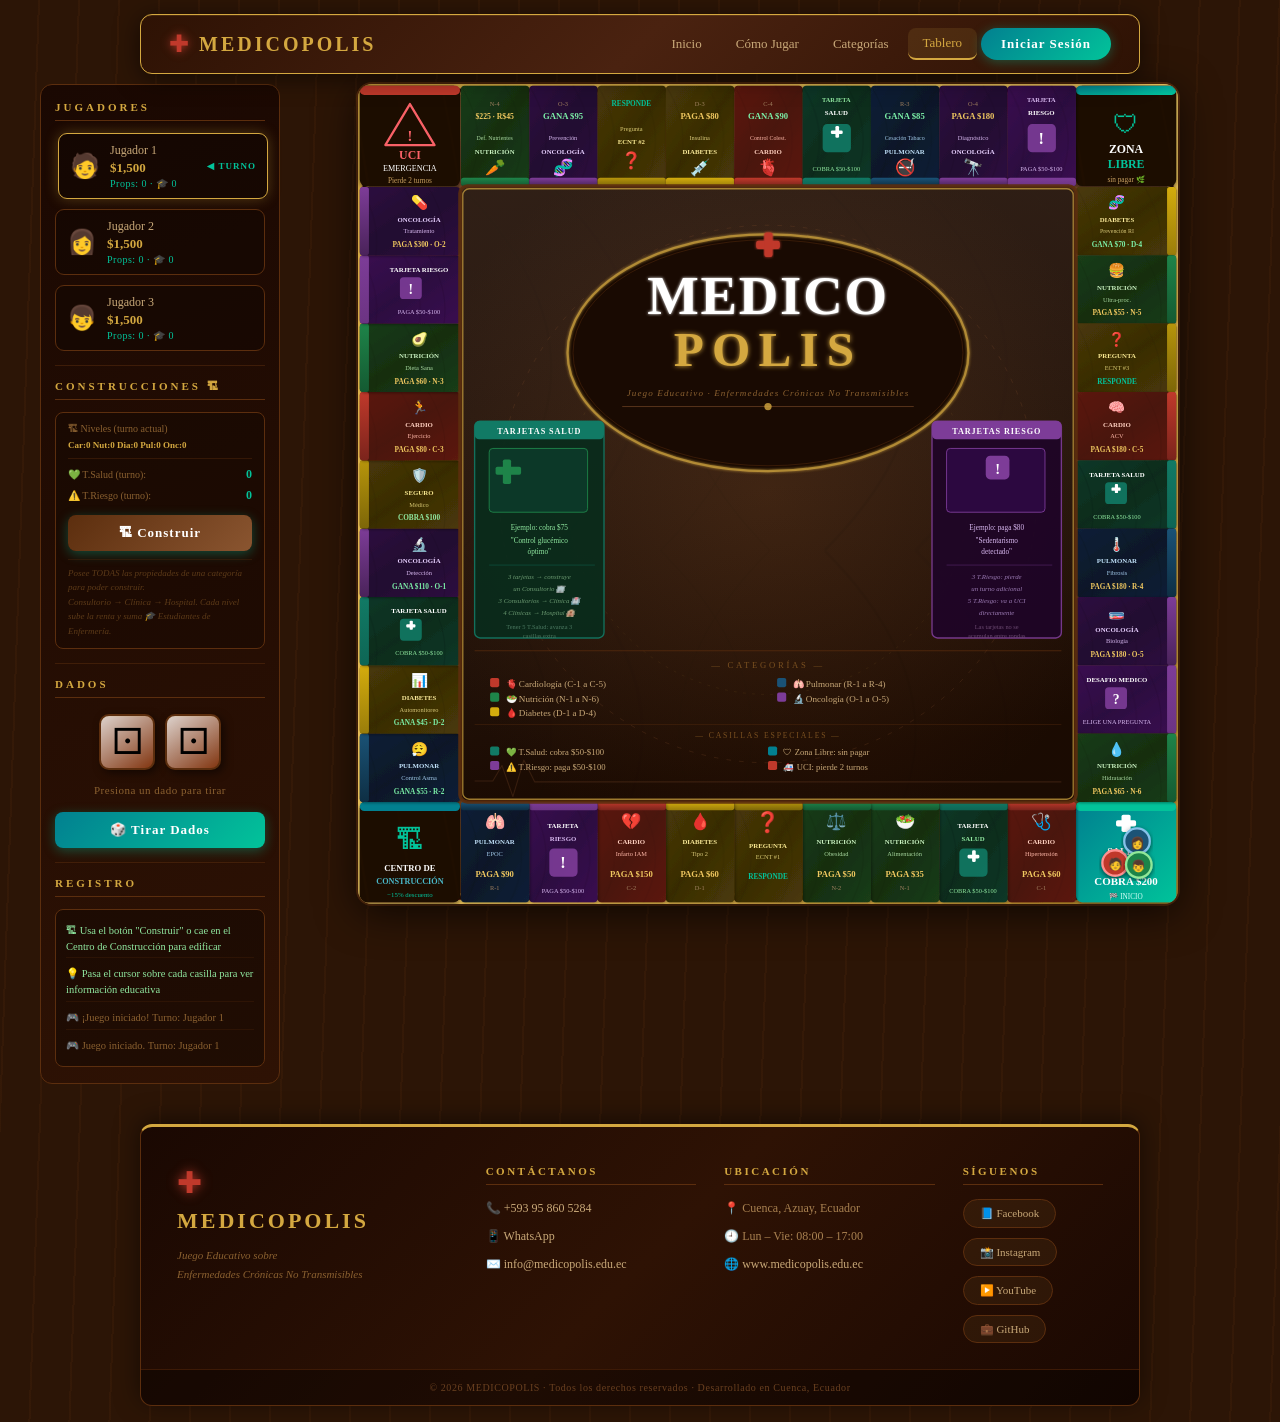
==== commit 17d61e8c: "cambios al tablero, agregue propiedades, pagos y cobros" ====
--- a/tablero.html
+++ b/tablero.html
@@ -71,28 +71,22 @@
     <h3 class="panel-title">Construcciones 🏗</h3>
     <div class="build-info" id="buildInfo">
       <div class="build-row">
-        <span class="build-label">🏢 Consultorios</span>
-        <span class="build-val" id="bConsult0">J1: 0</span>
+        <span class="build-label">🏗 Niveles (turno actual)</span>
       </div>
       <div class="build-row">
-        <span class="build-label">🏥 Clínicas</span>
-        <span class="build-val" id="bClinic0">J1: 0</span>
-      </div>
-      <div class="build-row">
-        <span class="build-label">🏨 Hospitales</span>
-        <span class="build-val" id="bHosp0">J1: 0</span>
+        <span class="build-val" id="bConsult0" style="font-size:9px;">Car:0  Nut:0  Dia:0  Pul:0  Onc:0</span>
       </div>
       <div class="build-sep"></div>
       <div class="tarjetas-row">
-        <span>💚 T.Salud (J1):</span><span id="tSalud0" class="t-count">0</span>
+        <span>💚 T.Salud (turno):</span><span id="tSalud0" class="t-count">0</span>
       </div>
       <div class="tarjetas-row">
-        <span>⚠️ T.Riesgo (J1):</span><span id="tRiesgo0" class="t-count">0</span>
+        <span>⚠️ T.Riesgo (turno):</span><span id="tRiesgo0" class="t-count">0</span>
       </div>
+      <button class="roll-btn" style="background:linear-gradient(135deg,#5C2E0E,#8A5530); margin-top:6px;" onclick="openBuildModal(false)">🏗 Construir</button>
       <div class="build-note">
-        3 T.Salud → construye Consultorio<br>
-        3 Consultorios → Clínica<br>
-        4 Clínicas = Hospital
+        Posee TODAS las propiedades de una categoría para poder construir.<br>
+        Consultorio → Clínica → Hospital. Cada nivel sube la renta y suma 🎓 Estudiantes de Enfermería.
       </div>
     </div>
 
@@ -311,12 +305,10 @@
         <rect width="110" height="110" fill="#1A0A02" rx="7" filter="url(#shadow)"/>
         <rect width="110" height="110" fill="url(#grainPat)" rx="7" opacity="0.5"/>
         <rect x="0" y="0" width="110" height="10" fill="#028090" rx="5"/>
-        <circle cx="55" cy="55" r="22" fill="#0D2B45" stroke="#028090" stroke-width="1.5"/>
-        <circle cx="55" cy="55" r="12" fill="#1E8449"/>
-        <rect x="50" y="52" width="10" height="2.5" fill="white" rx="1"/>
-        <rect x="53.5" y="49" width="2.5" height="10" fill="white" rx="1"/>
-        <text x="55" y="88"  text-anchor="middle" fill="white"   font-size="9.5" font-family="Georgia" font-weight="bold">VISITA</text>
-        <text x="55" y="103" text-anchor="middle" fill="#4ab8c8"  font-size="8"   font-family="Georgia">HOSPITAL</text>
+        <text x="55" y="52"  text-anchor="middle" fill="#02C39A" font-size="30">🏗</text>
+        <text x="55" y="76"  text-anchor="middle" fill="white"   font-size="9.5" font-family="Georgia" font-weight="bold">CENTRO DE</text>
+        <text x="55" y="90"  text-anchor="middle" fill="#4ab8c8"  font-size="9"   font-family="Georgia" font-weight="bold">CONSTRUCCIÓN</text>
+        <text x="55" y="104" text-anchor="middle" fill="#02C39A"  font-size="7.5" font-family="Georgia">−15% descuento</text>
       </g>
 
       <!-- UCI (top-left) sq 20 -->
@@ -399,10 +391,10 @@
         <rect width="75" height="110" fill="url(#wPago)" rx="4" filter="url(#innerShadow)"/>
         <rect width="75" height="110" fill="url(#grainPago)" rx="4" opacity="0.6"/>
         <rect x="0" y="0" width="75" height="9" fill="url(#gPago)" rx="3"/>
-        <text x="37" y="27" text-anchor="middle" fill="#F8E890" font-size="18">🩻</text>
-        <text x="37" y="46" text-anchor="middle" fill="#F8E890" font-size="7.5" font-family="Georgia" font-weight="bold">CONSULTA</text>
-        <text x="37" y="59" text-anchor="middle" fill="#D8C870" font-size="7" font-family="Georgia">Médica</text>
-        <text x="37" y="82" text-anchor="middle" fill="#FF9090" font-size="9" font-weight="bold" font-family="Georgia">PAGA $30</text>
+        <text x="37" y="30" text-anchor="middle" fill="#F8E890" font-size="22">❓</text>
+        <text x="37" y="50" text-anchor="middle" fill="#F8E890" font-size="7.5" font-family="Georgia" font-weight="bold">PREGUNTA</text>
+        <text x="37" y="63" text-anchor="middle" fill="#D8C870" font-size="7" font-family="Georgia">ECNT #1</text>
+        <text x="37" y="85" text-anchor="middle" fill="#02C39A" font-size="8" font-weight="bold" font-family="Georgia">RESPONDE</text>
       </g>
 
       <!-- sq6 D-1 Diabetes T2 -->
@@ -462,8 +454,8 @@
         <rect width="75" height="110" fill="url(#grainNutri)" rx="4" opacity="0.6"/>
         <rect x="0" y="101" width="75" height="9" fill="url(#gNutri)" rx="3"/>
         <text x="37" y="22" text-anchor="middle" fill="#A08060" font-size="7" font-family="Georgia">N-4</text>
-        <text x="37" y="36" text-anchor="middle" fill="#F0C860" font-size="9.5" font-weight="bold" font-family="Georgia">PAGA $45</text>
-        <text x="37" y="60" text-anchor="middle" fill="#A8D8A0" font-size="7" font-family="Georgia">Vitaminas</text>
+        <text x="37" y="36" text-anchor="middle" fill="#F0C860" font-size="8.5" font-weight="bold" font-family="Georgia">$225 · R$45</text>
+        <text x="37" y="60" text-anchor="middle" fill="#A8D8A0" font-size="6.5" font-family="Georgia">Def. Nutrientes</text>
         <text x="37" y="75" text-anchor="middle" fill="#C8F0C0" font-size="7.5" font-family="Georgia" font-weight="bold">NUTRICIÓN</text>
         <text x="37" y="96" text-anchor="middle" fill="#90E898" font-size="18">🥕</text>
       </g>
@@ -474,7 +466,7 @@
         <rect width="75" height="110" fill="url(#grainOnco)" rx="4" opacity="0.6"/>
         <rect x="0" y="101" width="75" height="9" fill="url(#gOnco)" rx="3"/>
         <text x="37" y="22" text-anchor="middle" fill="#A08060" font-size="7" font-family="Georgia">O-3</text>
-        <text x="37" y="36" text-anchor="middle" fill="#F0C860" font-size="9.5" font-weight="bold" font-family="Georgia">PAGA $100</text>
+        <text x="37" y="36" text-anchor="middle" fill="#7CF0A8" font-size="9.5" font-weight="bold" font-family="Georgia">GANA $95</text>
         <text x="37" y="60" text-anchor="middle" fill="#D8B8F0" font-size="7" font-family="Georgia">Prevención</text>
         <text x="37" y="75" text-anchor="middle" fill="#E8D0FF" font-size="7.5" font-family="Georgia" font-weight="bold">ONCOLOGÍA</text>
         <text x="37" y="96" text-anchor="middle" fill="#D8B8F0" font-size="18">🧬</text>
@@ -485,10 +477,10 @@
         <rect width="75" height="110" fill="url(#wPago)" rx="4" filter="url(#innerShadow)"/>
         <rect width="75" height="110" fill="url(#grainPago)" rx="4" opacity="0.6"/>
         <rect x="0" y="101" width="75" height="9" fill="url(#gPago)" rx="3"/>
-        <text x="37" y="22" text-anchor="middle" fill="#FF9090" font-size="8" font-family="Georgia" font-weight="bold">PAGA $25</text>
-        <text x="37" y="50" text-anchor="middle" fill="#D8C870" font-size="7" font-family="Georgia">Examen</text>
-        <text x="37" y="64" text-anchor="middle" fill="#F8E890" font-size="7.5" font-family="Georgia" font-weight="bold">DE SALUD</text>
-        <text x="37" y="88" text-anchor="middle" fill="#F8E890" font-size="18">🧾</text>
+        <text x="37" y="22" text-anchor="middle" fill="#02C39A" font-size="8" font-family="Georgia" font-weight="bold">RESPONDE</text>
+        <text x="37" y="50" text-anchor="middle" fill="#D8C870" font-size="7" font-family="Georgia">Pregunta</text>
+        <text x="37" y="64" text-anchor="middle" fill="#F8E890" font-size="7.5" font-family="Georgia" font-weight="bold">ECNT #2</text>
+        <text x="37" y="88" text-anchor="middle" fill="#F8E890" font-size="18">❓</text>
       </g>
 
       <!-- sq24 D-3 Insulina -->
@@ -509,8 +501,8 @@
         <rect width="75" height="110" fill="url(#grainCardio)" rx="4" opacity="0.6"/>
         <rect x="0" y="101" width="75" height="9" fill="url(#gCardio)" rx="3"/>
         <text x="37" y="22" text-anchor="middle" fill="#A08060" font-size="7" font-family="Georgia">C-4</text>
-        <text x="37" y="36" text-anchor="middle" fill="#F0C860" font-size="9.5" font-weight="bold" font-family="Georgia">PAGA $90</text>
-        <text x="37" y="60" text-anchor="middle" fill="#FFB8A8" font-size="7" font-family="Georgia">Colesterol</text>
+        <text x="37" y="36" text-anchor="middle" fill="#7CF0A8" font-size="9.5" font-weight="bold" font-family="Georgia">GANA $90</text>
+        <text x="37" y="60" text-anchor="middle" fill="#FFB8A8" font-size="6.5" font-family="Georgia">Control Colest.</text>
         <text x="37" y="75" text-anchor="middle" fill="#FFD0C0" font-size="7.5" font-family="Georgia" font-weight="bold">CARDIO</text>
         <text x="37" y="96" text-anchor="middle" fill="#FF9090" font-size="18">🫀</text>
       </g>
@@ -534,10 +526,10 @@
         <rect width="75" height="110" fill="url(#grainResp)" rx="4" opacity="0.6"/>
         <rect x="0" y="101" width="75" height="9" fill="url(#gResp)" rx="3"/>
         <text x="37" y="22" text-anchor="middle" fill="#A08060" font-size="7" font-family="Georgia">R-3</text>
-        <text x="37" y="36" text-anchor="middle" fill="#F0C860" font-size="9.5" font-weight="bold" font-family="Georgia">PAGA $85</text>
-        <text x="37" y="60" text-anchor="middle" fill="#A0C8E8" font-size="7" font-family="Georgia">Tabaquismo</text>
+        <text x="37" y="36" text-anchor="middle" fill="#7CF0A8" font-size="9.5" font-weight="bold" font-family="Georgia">GANA $85</text>
+        <text x="37" y="60" text-anchor="middle" fill="#A0C8E8" font-size="6.5" font-family="Georgia">Cesación Tabaco</text>
         <text x="37" y="75" text-anchor="middle" fill="#C0E0F8" font-size="7.5" font-family="Georgia" font-weight="bold">PULMONAR</text>
-        <text x="37" y="96" text-anchor="middle" fill="#A8D8F8" font-size="18">🚬</text>
+        <text x="37" y="96" text-anchor="middle" fill="#A8D8F8" font-size="18">🚭</text>
       </g>
 
       <!-- sq28 O-4 Diagnóstico -->
@@ -574,8 +566,8 @@
         <rect x="0" y="0" width="10" height="75" fill="url(#gResp)" rx="3"/>
         <text x="65" y="22" text-anchor="middle" fill="#A8D8F8" font-size="15">😮‍💨</text>
         <text x="65" y="38" text-anchor="middle" fill="#C0E0F8" font-size="7.5" font-family="Georgia" font-weight="bold">PULMONAR</text>
-        <text x="65" y="51" text-anchor="middle" fill="#A0C8E8" font-size="7" font-family="Georgia">Asma</text>
-        <text x="65" y="66" text-anchor="middle" fill="#F0C860" font-size="8" font-weight="bold" font-family="Georgia">PAGA $70 · R-2</text>
+        <text x="65" y="51" text-anchor="middle" fill="#A0C8E8" font-size="7" font-family="Georgia">Control Asma</text>
+        <text x="65" y="66" text-anchor="middle" fill="#7CF0A8" font-size="8" font-weight="bold" font-family="Georgia">GANA $55 · R-2</text>
       </g>
 
       <!-- sq12 D-2 Glucemia -->
@@ -585,8 +577,8 @@
         <rect x="0" y="0" width="10" height="75" fill="url(#gDiab)" rx="3"/>
         <text x="65" y="22" text-anchor="middle" fill="#F8E898" font-size="15">📊</text>
         <text x="65" y="38" text-anchor="middle" fill="#F8E898" font-size="7.5" font-family="Georgia" font-weight="bold">DIABETES</text>
-        <text x="65" y="51" text-anchor="middle" fill="#D8C878" font-size="7" font-family="Georgia">Glucemia</text>
-        <text x="65" y="66" text-anchor="middle" fill="#F0C860" font-size="8" font-weight="bold" font-family="Georgia">PAGA $40 · D-2</text>
+        <text x="65" y="51" text-anchor="middle" fill="#D8C878" font-size="7" font-family="Georgia">Automonitoreo</text>
+        <text x="65" y="66" text-anchor="middle" fill="#7CF0A8" font-size="8" font-weight="bold" font-family="Georgia">GANA $45 · D-2</text>
       </g>
 
       <!-- sq13 Tarjeta Salud -->
@@ -609,7 +601,7 @@
         <text x="65" y="22" text-anchor="middle" fill="#D8B8F0" font-size="15">🔬</text>
         <text x="65" y="38" text-anchor="middle" fill="#E8D0FF" font-size="7.5" font-family="Georgia" font-weight="bold">ONCOLOGÍA</text>
         <text x="65" y="51" text-anchor="middle" fill="#D8B8F0" font-size="7" font-family="Georgia">Detección</text>
-        <text x="65" y="66" text-anchor="middle" fill="#F0C860" font-size="8" font-weight="bold" font-family="Georgia">PAGA $120 · O-1</text>
+        <text x="65" y="66" text-anchor="middle" fill="#7CF0A8" font-size="8" font-weight="bold" font-family="Georgia">GANA $110 · O-1</text>
       </g>
 
       <!-- sq15 Seguro Médico (cobrar) -->
@@ -677,8 +669,8 @@
         <rect x="100" y="0" width="10" height="75" fill="url(#gDiab)" rx="3"/>
         <text x="45" y="22" text-anchor="middle" fill="#F8E898" font-size="15">🧬</text>
         <text x="45" y="38" text-anchor="middle" fill="#F8E898" font-size="7.5" font-family="Georgia" font-weight="bold">DIABETES</text>
-        <text x="45" y="51" text-anchor="middle" fill="#D8C878" font-size="7" font-family="Georgia">Resistencia</text>
-        <text x="45" y="66" text-anchor="middle" fill="#F0C860" font-size="8" font-weight="bold" font-family="Georgia">PAGA $90 · D-4</text>
+        <text x="45" y="51" text-anchor="middle" fill="#D8C878" font-size="6.5" font-family="Georgia">Prevención RI</text>
+        <text x="45" y="66" text-anchor="middle" fill="#7CF0A8" font-size="8" font-weight="bold" font-family="Georgia">GANA $70 · D-4</text>
       </g>
 
       <!-- sq32 N-5 Ultraprocesados -->
@@ -697,10 +689,10 @@
         <rect width="110" height="75" fill="url(#wPago)" rx="4" filter="url(#innerShadow)"/>
         <rect width="110" height="75" fill="url(#grainPago)" rx="4" opacity="0.6"/>
         <rect x="100" y="0" width="10" height="75" fill="url(#gPago)" rx="3"/>
-        <text x="45" y="22" text-anchor="middle" fill="#F8E890" font-size="15">🧪</text>
-        <text x="45" y="38" text-anchor="middle" fill="#F8E890" font-size="7.5" font-family="Georgia" font-weight="bold">ANÁLISIS</text>
-        <text x="45" y="51" text-anchor="middle" fill="#D8C870" font-size="7" font-family="Georgia">Clínicos</text>
-        <text x="45" y="66" text-anchor="middle" fill="#FF9090" font-size="8" font-weight="bold" font-family="Georgia">PAGA $90</text>
+        <text x="45" y="22" text-anchor="middle" fill="#F8E890" font-size="15">❓</text>
+        <text x="45" y="38" text-anchor="middle" fill="#F8E890" font-size="7.5" font-family="Georgia" font-weight="bold">PREGUNTA</text>
+        <text x="45" y="51" text-anchor="middle" fill="#D8C870" font-size="7" font-family="Georgia">ECNT #3</text>
+        <text x="45" y="66" text-anchor="middle" fill="#02C39A" font-size="8" font-weight="bold" font-family="Georgia">RESPONDE</text>
       </g>
 
       <!-- sq34 C-5 ACV -->
@@ -753,10 +745,10 @@
         <rect width="110" height="75" fill="url(#wRiesgo)" rx="4" filter="url(#innerShadow)"/>
         <rect width="110" height="75" fill="url(#grainRiesgo)" rx="4" opacity="0.6"/>
         <rect x="100" y="0" width="10" height="75" fill="url(#gRiesgo)" rx="3"/>
-        <text x="45" y="18" text-anchor="middle" fill="white" font-size="7.5" font-family="Georgia" font-weight="bold">TARJETA RIESGO</text>
+        <text x="45" y="18" text-anchor="middle" fill="white" font-size="7.5" font-family="Georgia" font-weight="bold">DESAFIO MEDICO</text>
         <rect x="32" y="24" width="24" height="24" fill="#7D3C98" rx="4" opacity="0.9"/>
-        <text x="44" y="43" text-anchor="middle" fill="white" font-size="15" font-weight="bold">!</text>
-        <text x="45" y="64" text-anchor="middle" fill="#D8B8F0" font-size="7" font-family="Georgia">PAGA $50-$100</text>
+        <text x="44" y="43" text-anchor="middle" fill="white" font-size="15" font-weight="bold">?</text>
+        <text x="45" y="64" text-anchor="middle" fill="#D8B8F0" font-size="7" font-family="Georgia">ELIGE UNA PREGUNTA</text>
       </g>
 
       <!-- sq39 N-6 Hidratación -->
@@ -925,6 +917,51 @@
   </div>
 </footer>
 
+<!-- ══════ MODAL: COMPRAR PROPIEDAD ══════ -->
+<div class="modal-overlay hidden" id="buyModal">
+  <div class="modal-box">
+    <h3 class="modal-title" id="buyTitle">🏷 Propiedad</h3>
+    <p class="modal-cat" id="buyCat">Categoría</p>
+    <p class="modal-desc" id="buyDesc">Descripción</p>
+    <div class="modal-price-row">
+      <span>Precio:</span>
+      <strong id="buyPrice">$0</strong>
+    </div>
+    <p class="modal-money" id="buyMoney">Tu dinero: $0</p>
+    <div class="modal-actions">
+      <button class="modal-btn modal-btn-primary" id="buyConfirmBtn" onclick="confirmBuy()">✅ Comprar</button>
+      <button class="modal-btn modal-btn-secondary" onclick="declineBuy()">🚫 No comprar</button>
+    </div>
+  </div>
+</div>
+
+<!-- ══════ MODAL: PREGUNTA ECNT ══════ -->
+<div class="modal-overlay hidden" id="triviaModal">
+  <div class="modal-box">
+    <h3 class="modal-title">❓ Pregunta ECNT</h3>
+    <p class="modal-desc" id="triviaQ">Pregunta…</p>
+    <div class="trivia-opts" id="triviaOpts"></div>
+    <p class="trivia-result" id="triviaResult"></p>
+    <div class="modal-actions">
+      <button class="modal-btn modal-btn-secondary" id="triviaHelpBtn" onclick="useStudentHelp()" style="display:none;">🎓 Pedir ayuda (−3 Estudiantes)</button>
+      <button class="modal-btn modal-btn-primary hidden" id="triviaCloseBtn" onclick="closeTriviaModal()">Continuar</button>
+    </div>
+  </div>
+</div>
+
+<!-- ══════ MODAL: CONSTRUCCIONES ══════ -->
+<div class="modal-overlay hidden" id="buildModal">
+  <div class="modal-box modal-box-wide">
+    <h3 class="modal-title">🏗 Centro de Construcción</h3>
+    <p class="modal-desc">Construye Consultorio → Clínica → Hospital en cada categoría donde poseas todas las propiedades. Cada nivel aumenta la renta que cobras y suma Estudiantes de Enfermería.</p>
+    <div id="buildGroups"></div>
+    <p class="modal-money" id="buildStudentsInfo">🎓 Estudiantes: 0</p>
+    <div class="modal-actions">
+      <button class="modal-btn modal-btn-primary" onclick="closeBuildModal()">Cerrar</button>
+    </div>
+  </div>
+</div>
+
 <script src="tablero.js"></script>
 </body>
 </html>
--- a/tablero.css
+++ b/tablero.css
@@ -373,4 +373,186 @@
   .panel-title { grid-column: 1 / -1; }
   .panel-sep   { grid-column: 1 / -1; }
   .game-log    { grid-column: 1 / -1; max-height: 100px; }
+}
+/* ══════════════════════════════════════════════
+   MODALES — Comprar / Pregunta ECNT / Construcción
+══════════════════════════════════════════════ */
+.modal-overlay {
+  position: fixed;
+  inset: 0;
+  background: rgba(10, 4, 1, 0.72);
+  backdrop-filter: blur(2px);
+  display: flex;
+  align-items: center;
+  justify-content: center;
+  z-index: 10000;
+  animation: fadeIn 0.2s ease both;
+}
+.modal-overlay.hidden { display: none; }
+.hidden { display: none !important; }
+
+.modal-box {
+  background: linear-gradient(150deg, #1E0C02, #2E1204, #1E0C02);
+  border: 1px solid var(--gold);
+  border-radius: 16px;
+  padding: 28px 30px;
+  width: 100%;
+  max-width: 420px;
+  max-height: 85vh;
+  overflow-y: auto;
+  box-shadow: 0 20px 60px rgba(0,0,0,0.7), inset 0 1px 0 rgba(212,168,64,0.12);
+  animation: fadeInUp 0.25s ease both;
+}
+.modal-box-wide { max-width: 560px; }
+
+.modal-title {
+  color: var(--gold);
+  font-size: 19px;
+  letter-spacing: 1px;
+  margin-bottom: 6px;
+}
+.modal-cat {
+  color: var(--text-dim);
+  font-size: 11px;
+  letter-spacing: 1px;
+  text-transform: uppercase;
+  margin-bottom: 12px;
+}
+.modal-desc {
+  color: var(--text-warm);
+  font-size: 13px;
+  line-height: 1.7;
+  margin-bottom: 16px;
+}
+.modal-price-row {
+  display: flex;
+  justify-content: space-between;
+  align-items: center;
+  background: rgba(212,168,64,0.08);
+  border: 1px solid rgba(212,168,64,0.25);
+  border-radius: 8px;
+  padding: 10px 14px;
+  color: var(--text-warm);
+  font-size: 14px;
+  margin-bottom: 10px;
+}
+.modal-price-row strong { color: var(--gold); font-size: 18px; }
+.modal-money {
+  color: var(--text-dim);
+  font-size: 12px;
+  margin-bottom: 16px;
+}
+
+.modal-actions {
+  display: flex;
+  gap: 10px;
+  flex-wrap: wrap;
+}
+.modal-btn {
+  flex: 1;
+  min-width: 130px;
+  border: none;
+  border-radius: 9px;
+  padding: 11px 14px;
+  font-family: Georgia, serif;
+  font-size: 13px;
+  font-weight: bold;
+  letter-spacing: 0.5px;
+  cursor: pointer;
+  transition: transform 0.2s, box-shadow 0.2s, opacity 0.2s;
+}
+.modal-btn-primary {
+  background: linear-gradient(135deg, var(--teal-dark), var(--teal));
+  color: white;
+  box-shadow: 0 4px 16px rgba(2,195,154,0.35);
+}
+.modal-btn-primary:hover:not(:disabled) { transform: translateY(-2px); box-shadow: 0 8px 24px rgba(2,195,154,0.5); }
+.modal-btn-primary:disabled { opacity: 0.4; cursor: not-allowed; }
+.modal-btn-secondary {
+  background: rgba(255,255,255,0.05);
+  color: var(--text-warm);
+  border: 1px solid var(--wood-mid);
+}
+.modal-btn-secondary:hover { background: rgba(212,168,64,0.1); border-color: var(--gold); }
+
+/* Trivia */
+.trivia-opts {
+  display: flex;
+  flex-direction: column;
+  gap: 9px;
+  margin-bottom: 12px;
+}
+.trivia-opt {
+  text-align: left;
+  background: rgba(255,255,255,0.04);
+  border: 1px solid var(--wood-mid);
+  border-radius: 8px;
+  padding: 11px 14px;
+  color: var(--text-warm);
+  font-family: Georgia, serif;
+  font-size: 13px;
+  cursor: pointer;
+  transition: background 0.2s, border-color 0.2s, transform 0.15s;
+}
+.trivia-opt:hover:not(:disabled) { background: rgba(212,168,64,0.1); border-color: var(--gold); transform: translateX(3px); }
+.trivia-opt:disabled { cursor: default; }
+.trivia-opt.trivia-eliminated { opacity: 0.25; text-decoration: line-through; }
+.trivia-opt.trivia-correct { border-color: #1E8449; background: rgba(30,132,73,0.25); color: #90E8A0; }
+.trivia-opt.trivia-wrong   { border-color: #C0392B; background: rgba(192,57,43,0.25); color: #FF9090; }
+.trivia-result {
+  font-size: 12.5px;
+  line-height: 1.6;
+  padding: 10px 12px;
+  border-radius: 8px;
+  min-height: 18px;
+}
+.trivia-result.good { color: #90E8A0; background: rgba(30,132,73,0.12); border: 1px solid rgba(30,132,73,0.3); }
+.trivia-result.bad  { color: #FF9090; background: rgba(192,57,43,0.12); border: 1px solid rgba(192,57,43,0.3); }
+
+/* Construcciones */
+#buildGroups { display: flex; flex-direction: column; gap: 12px; margin-bottom: 14px; }
+.build-group-row {
+  background: rgba(0,0,0,0.25);
+  border: 1px solid var(--wood-mid);
+  border-radius: 10px;
+  padding: 12px 16px;
+}
+.build-group-head {
+  display: flex;
+  justify-content: space-between;
+  align-items: center;
+  margin-bottom: 8px;
+}
+.build-group-name { font-size: 13px; font-weight: bold; letter-spacing: 0.5px; }
+.build-group-level { color: var(--text-dim); font-size: 11px; }
+.build-group-actions { display: flex; align-items: center; gap: 10px; flex-wrap: wrap; }
+.build-btn {
+  background: linear-gradient(135deg, var(--teal-dark), var(--teal));
+  color: white;
+  border: none;
+  border-radius: 7px;
+  padding: 8px 12px;
+  font-family: Georgia, serif;
+  font-size: 11.5px;
+  font-weight: bold;
+  cursor: pointer;
+  transition: transform 0.2s, opacity 0.2s;
+}
+.build-btn:hover:not(:disabled) { transform: translateY(-2px); }
+.build-btn:disabled { opacity: 0.35; cursor: not-allowed; }
+.build-locked { color: #C08050; font-size: 10.5px; font-style: italic; }
+.build-maxed { color: #90E8A0; font-size: 12px; font-weight: bold; }
+.build-discount-tag {
+  background: rgba(2,195,154,0.2);
+  color: #02C39A;
+  border: 1px solid #028090;
+  font-size: 9px;
+  padding: 1px 6px;
+  border-radius: 8px;
+  margin-left: 6px;
+}
+
+@media (max-width: 500px) {
+  .modal-box { padding: 20px 18px; }
+  .modal-actions { flex-direction: column; }
 }
